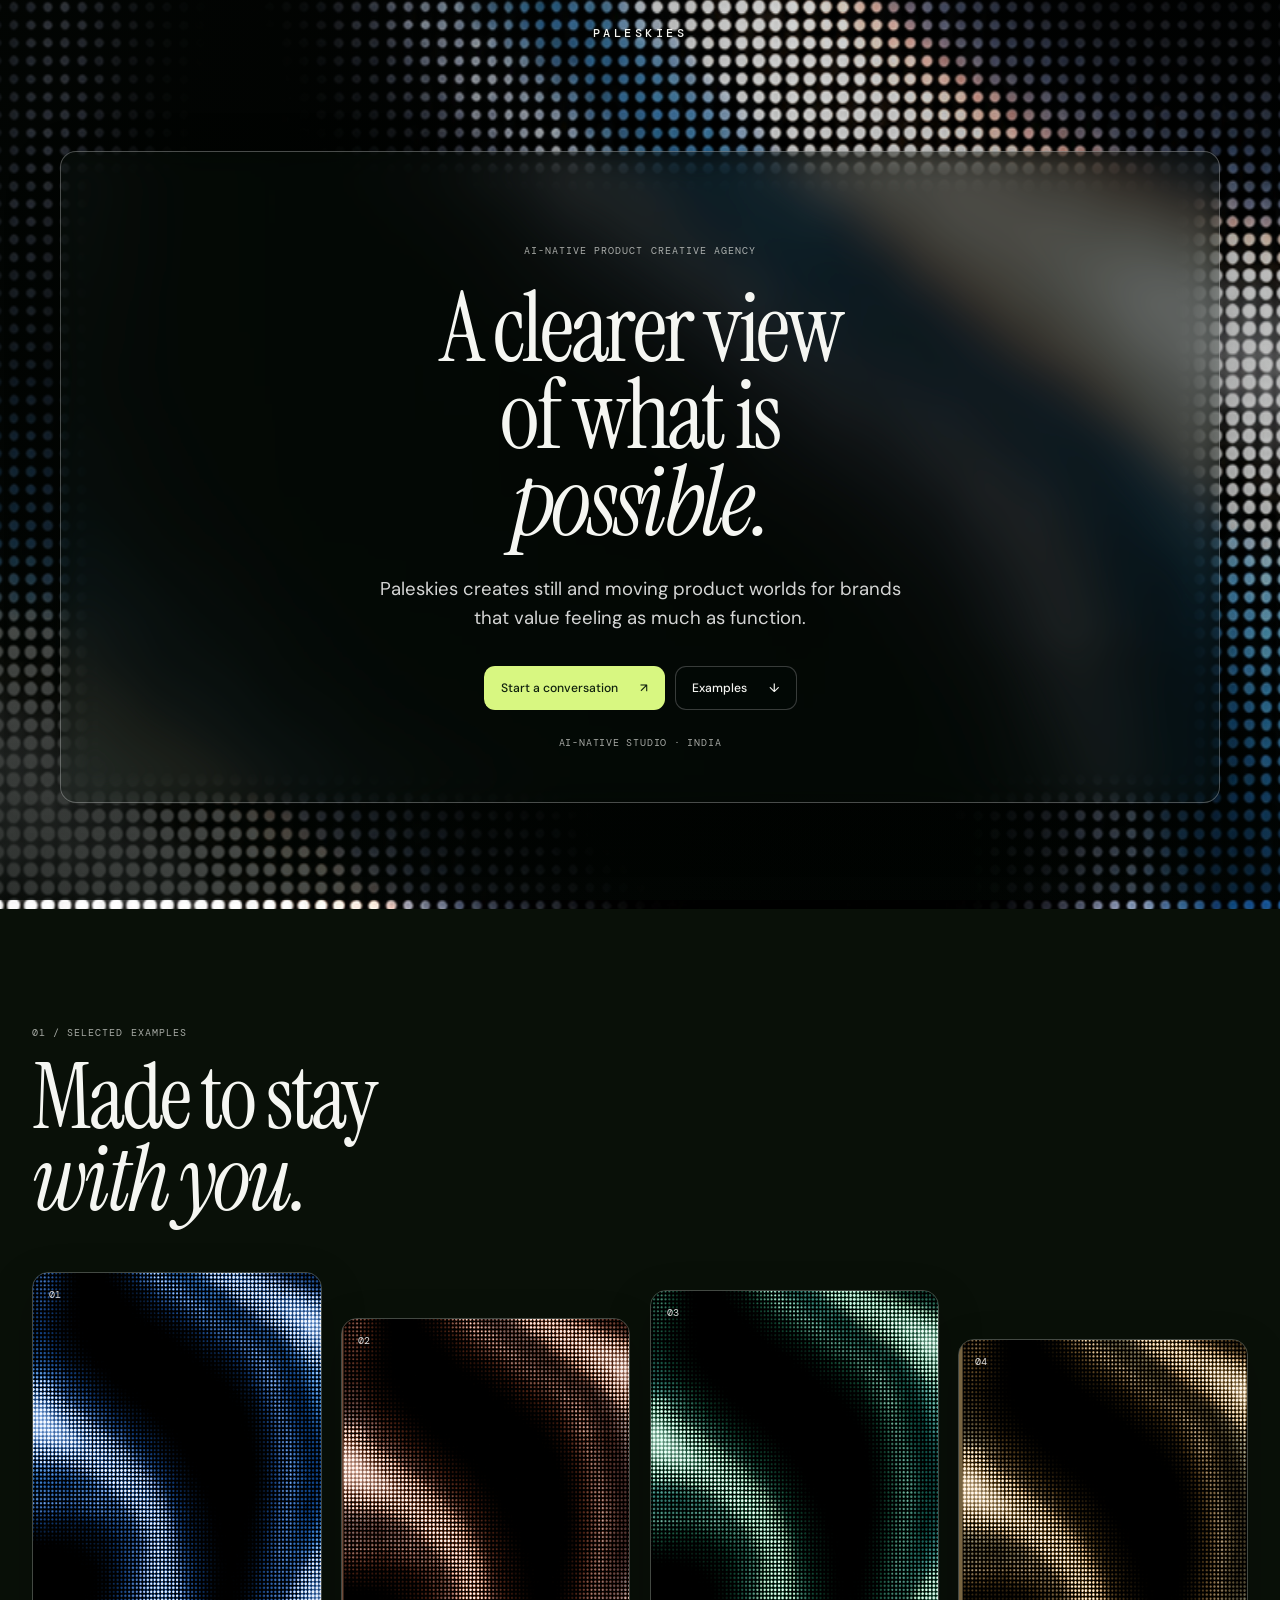
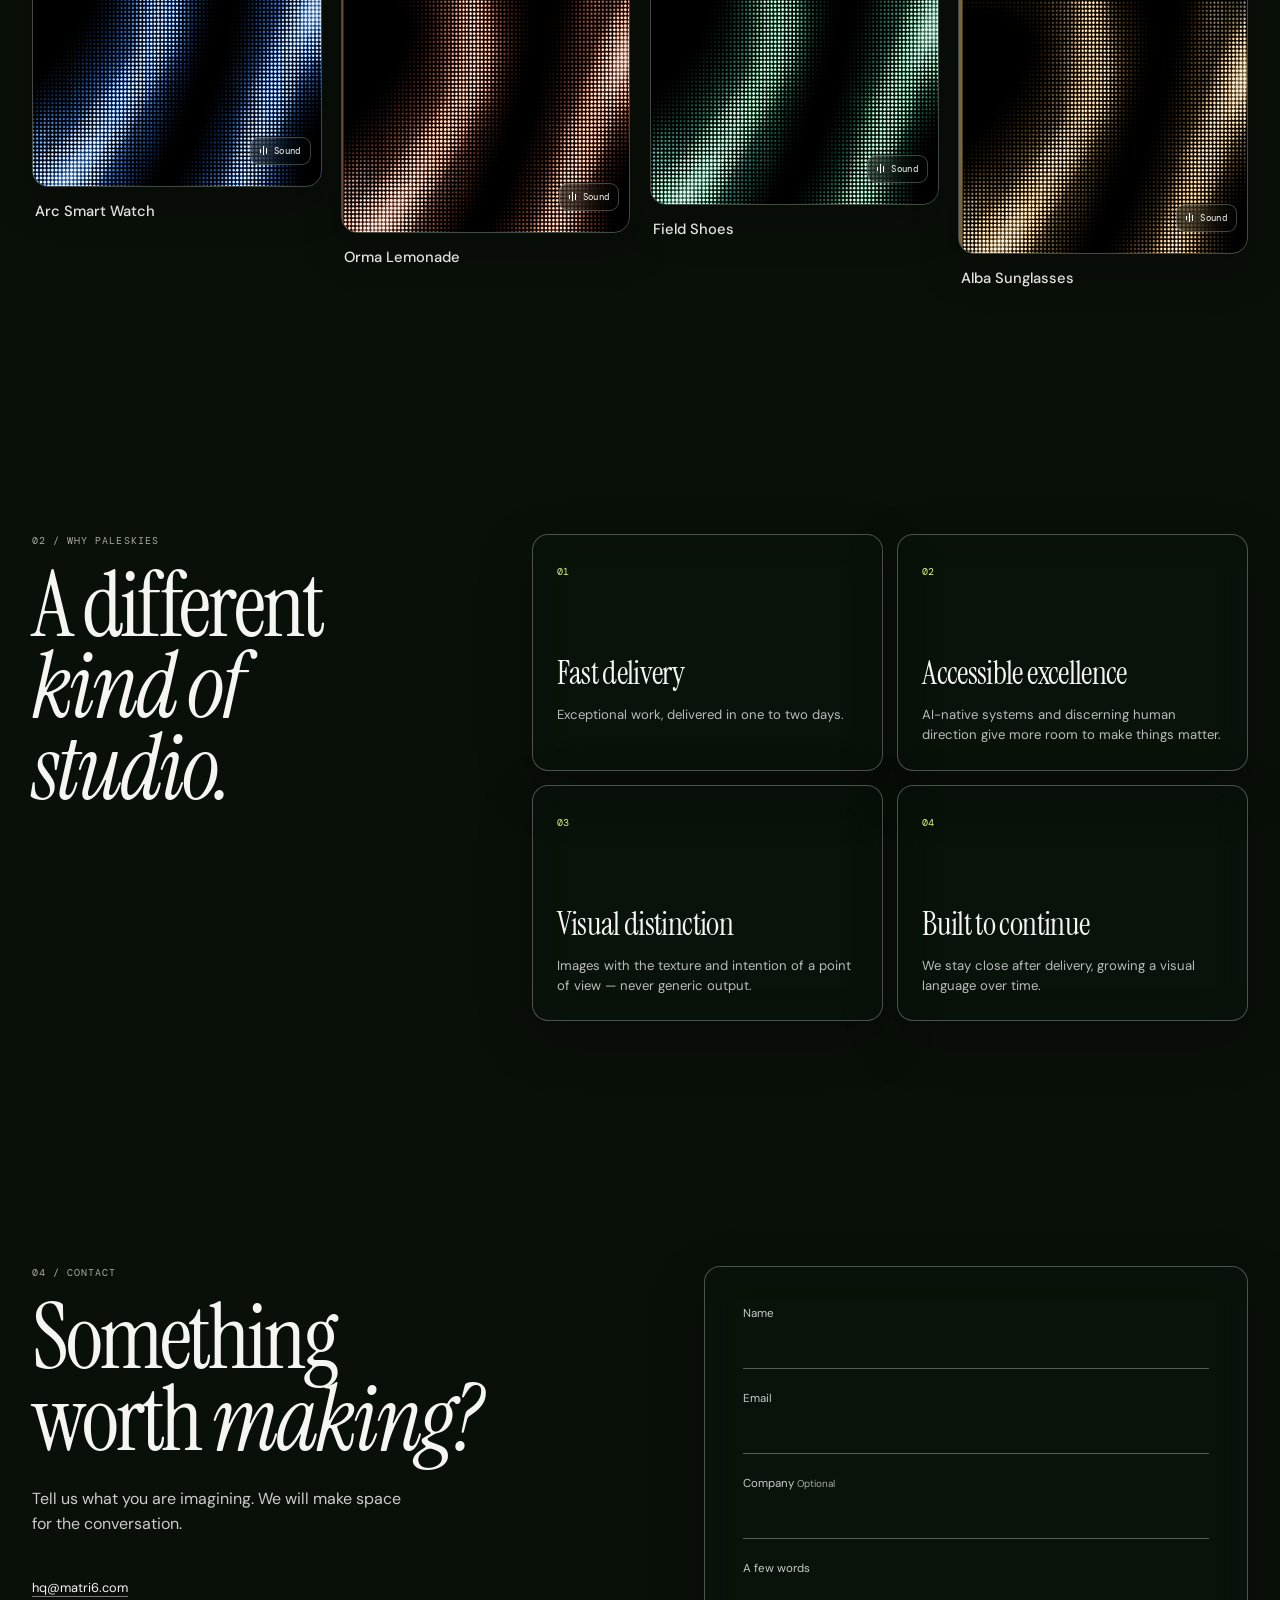
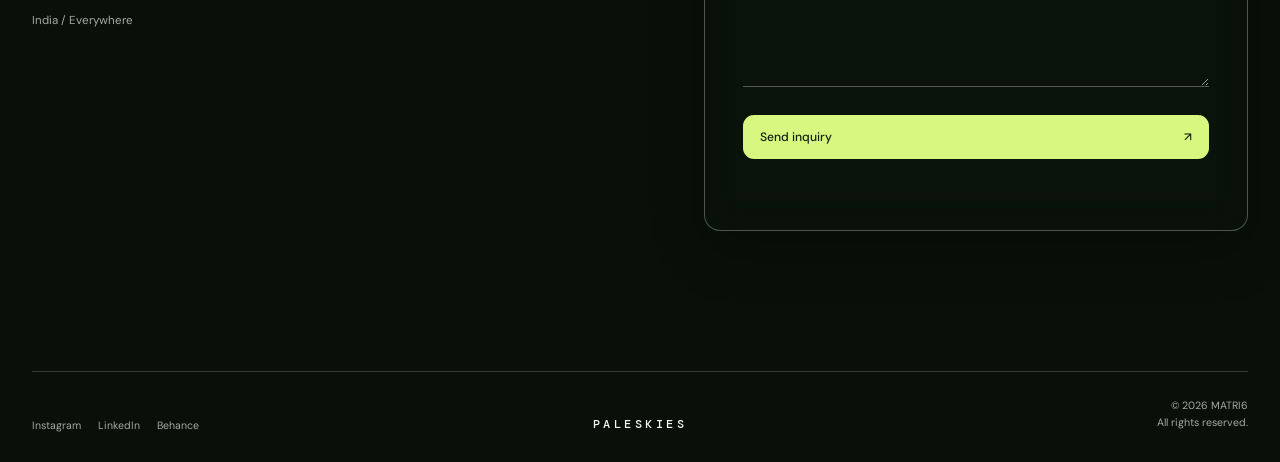
==== index.html @ e094c7fd "Add files via upload" ====
<!doctype html>
<html lang="en">
  <head>
    <meta charset="UTF-8" />
    <meta name="viewport" content="width=device-width, initial-scale=1.0" />
    <meta name="description" content="Paleskies — AI-native product creative for discerning brands." />
    <title>Paleskies — AI-native creative</title>
    <link rel="preconnect" href="https://fonts.googleapis.com" />
    <link rel="preconnect" href="https://fonts.gstatic.com" crossorigin />
    <link href="https://fonts.googleapis.com/css2?family=DM+Mono:wght@400;500&family=DM+Sans:opsz,wght@9..40,400;9..40,500;9..40,600&family=Instrument+Serif:ital@0;1&display=swap" rel="stylesheet" />
    <link rel="stylesheet" href="style.css" />
    <script>
      /* One backdrop per visit, chosen before .scene is parsed so only the picked image is ever fetched.
         Runs here rather than in script.js: by the end of <body> the default image is already downloading. */
      // Every load starts at the top: drop any restored scroll offset, and strip a #hash before
      // the browser can jump to it. In-page anchor clicks still work — they happen after load.
      if ('scrollRestoration' in history) history.scrollRestoration = 'manual';
      if (location.hash) history.replaceState(null, '', location.pathname + location.search);
      (() => {
        const TOTAL = 7; // how many images/N.png exist — bump this when you add or remove one
        const KEY = 'paleskies-backdrop';
        const apply = (n) => document.documentElement.style.setProperty('--background-image', `url("images/${n}.png")`);
        let last = 0;
        try { last = Number(localStorage.getItem(KEY)) || 0; } catch (error) { /* storage blocked */ }
        let pick;
        if (last >= 1 && last <= TOTAL) {
          pick = Math.floor(Math.random() * (TOTAL - 1)) + 1;
          if (pick >= last) pick += 1; // step over last visit's image so a reload always changes
        } else {
          pick = Math.floor(Math.random() * TOTAL) + 1;
        }
        apply(pick);
        try { localStorage.setItem(KEY, pick); } catch (error) { /* storage blocked */ }
        // If TOTAL drifts past the real file count, fall back rather than render a bare background.
        const probe = new Image();
        probe.onerror = () => { if (pick !== 1) apply(1); };
        probe.src = `images/${pick}.png`;
      })();
    </script>
  </head>
  <body>
    <div class="scene" aria-hidden="true"></div>
    <div class="veil" aria-hidden="true"></div>
    <div class="cursor" aria-hidden="true"></div>

    <div class="loader" id="loader" aria-live="polite" aria-label="Loading Paleskies">
      <span class="loader-word">PALESKIES</span>
    </div>

    <header class="site-header">
      <a class="wordmark" href="#top" aria-label="Paleskies home">PALESKIES</a>
    </header>

    <main id="top">
      <section class="hero section" aria-labelledby="hero-title">
        <div class="hero-panel glass reveal">
          <div class="hero-copy-block">
            <p class="eyebrow">AI-native product creative agency</p>
            <h1 id="hero-title">A clearer view<br />of what is <em>possible.</em></h1>
            <p class="hero-copy">Paleskies creates still and moving product worlds for brands that value feeling as much as function.</p>
            <div class="button-row">
              <a class="button button-solid" href="#contact">Start a conversation <span aria-hidden="true">↗</span></a>
              <a class="button button-quiet" href="#work">Examples <span aria-hidden="true">↓</span></a>
            </div>
          </div>
          <p class="hero-note">AI-native studio · India</p>
        </div>
      </section>

      <section class="work section" id="work" aria-labelledby="work-title">
        <div class="section-heading reveal">
          <p class="eyebrow">01 / Selected examples</p>
          <h2 id="work-title">Made to stay<br /><em>with you.</em></h2>
        </div>
        <div class="reel-grid" aria-label="Selected creative work">
          <article class="reel-card reel-one reveal">
            <div class="reel-visual">
              <!-- VIDEO 01 · Arc Smart Watch -->
              <video class="reel-video" data-src="videos/watch.mp4" data-poster="" aria-label="Arc Smart Watch — smart watch turning above a lunar surface" muted loop playsinline preload="metadata"></video>
              <span class="reel-mark">01</span>
            </div>
            <div class="reel-meta"><h3>Arc Smart Watch</h3></div>
            <button class="sound-toggle" type="button" aria-label="Enable sound for Arc Smart Watch" aria-pressed="false"><span class="sound-bars" aria-hidden="true"><i></i><i></i><i></i></span><span class="sound-label">Sound</span></button>
          </article>
          <article class="reel-card reel-two reveal">
            <div class="reel-visual">
              <!-- VIDEO 02 · Orma Lemonade -->
              <video class="reel-video" data-src="videos/bottle.mp4" data-poster="" aria-label="Orma Lemonade — lemon water bottle suspended against blue" muted loop playsinline preload="metadata"></video>
              <span class="reel-mark">02</span>
            </div>
            <div class="reel-meta"><h3>Orma Lemonade</h3></div>
            <button class="sound-toggle" type="button" aria-label="Enable sound for Orma Lemonade" aria-pressed="false"><span class="sound-bars" aria-hidden="true"><i></i><i></i><i></i></span><span class="sound-label">Sound</span></button>
          </article>
          <article class="reel-card reel-three reveal">
            <div class="reel-visual">
              <!-- VIDEO 03 · Field Shoes -->
              <video class="reel-video" data-src="videos/shoes.mp4" data-poster="" aria-label="Field Shoes — sneaker turning against a slate backdrop" muted loop playsinline preload="metadata"></video>
              <span class="reel-mark">03</span>
            </div>
            <div class="reel-meta"><h3>Field Shoes</h3></div>
            <button class="sound-toggle" type="button" aria-label="Enable sound for Field Shoes" aria-pressed="false"><span class="sound-bars" aria-hidden="true"><i></i><i></i><i></i></span><span class="sound-label">Sound</span></button>
          </article>
          <article class="reel-card reel-four reveal">
            <div class="reel-visual">
              <!-- VIDEO 04 · Alba Sunglasses -->
              <video class="reel-video" data-src="videos/sunglasses.mp4" data-poster="" aria-label="Alba Sunglasses — round frames lit in warm shadow" muted loop playsinline preload="metadata"></video>
              <span class="reel-mark">04</span>
            </div>
            <div class="reel-meta"><h3>Alba Sunglasses</h3></div>
            <button class="sound-toggle" type="button" aria-label="Enable sound for Alba Sunglasses" aria-pressed="false"><span class="sound-bars" aria-hidden="true"><i></i><i></i><i></i></span><span class="sound-label">Sound</span></button>
          </article>
        </div>
      </section>

      <section class="principles section" aria-labelledby="principles-title">
        <div class="section-heading reveal">
          <p class="eyebrow">02 / Why Paleskies</p>
          <h2 id="principles-title">A different<br /><em>kind of studio.</em></h2>
        </div>
        <div class="principle-grid">
          <article class="principle glass reveal"><span>01</span><h3>Fast delivery</h3><p>Exceptional work, delivered in one to two days.</p></article>
          <article class="principle glass reveal"><span>02</span><h3>Accessible excellence</h3><p>AI-native systems and discerning human direction give more room to make things matter.</p></article>
          <article class="principle glass reveal"><span>03</span><h3>Visual distinction</h3><p>Images with the texture and intention of a point of view — never generic output.</p></article>
          <article class="principle glass reveal"><span>04</span><h3>Built to continue</h3><p>We stay close after delivery, growing a visual language over time.</p></article>
        </div>
      </section>

      <!-- <section class="testimonials section" aria-labelledby="testimonial-title">
        <p class="eyebrow reveal">03 / In their words</p>
        <div class="quote-stage glass reveal" aria-live="polite">
          <figure class="quote is-active"><blockquote id="testimonial-title">“Paleskies found the emotional center of the object, then made it feel inevitable.”</blockquote><figcaption><strong>Elena Moreau</strong><span>Founder, Orma</span></figcaption></figure>
          <figure class="quote"><blockquote>“The output has the clarity of a major campaign, with the agility of a very small, very focused team.”</blockquote><figcaption><strong>Jon Bell</strong><span>Creative Director, Arc</span></figcaption></figure>
          <figure class="quote"><blockquote>“It is rare to find a studio that makes new technology feel so quietly human.”</blockquote><figcaption><strong>Mina Sato</strong><span>Brand Lead, Alba</span></figcaption></figure>
          <div class="quote-dots" aria-label="Testimonial selection"><button class="is-active" type="button" aria-label="Show testimonial 1"></button><button type="button" aria-label="Show testimonial 2"></button><button type="button" aria-label="Show testimonial 3"></button></div>
        </div>
      </section> -->

      <section class="contact section" id="contact" aria-labelledby="contact-title">
        <div class="contact-info reveal">
          <p class="eyebrow">04 / Contact</p>
          <h2 id="contact-title">Something<br />worth <em>making?</em></h2>
          <p>Tell us what you are imagining. We will make space for the conversation.</p>
          <div class="contact-links"><a href="mailto:hq@matri6.com">hq@matri6.com</a><span>India / Everywhere</span></div>
        </div>
        <!-- Formspree: swap YOUR_FORM_ID for the id in your endpoint (formspree.io/f/xxxxxxxx).
             method/action are set here so the form still submits if JavaScript never runs. -->
        <form class="contact-form glass reveal" id="contact-form" action="https://formspree.io/f/xdaqbknq" method="POST">
          <div class="field"><label for="name">Name</label><input id="name" name="name" autocomplete="name" required /></div>
          <div class="field"><label for="email">Email</label><input id="email" name="email" type="email" autocomplete="email" required /></div>
          <div class="field"><label for="company">Company <span>Optional</span></label><input id="company" name="company" autocomplete="organization" /></div>
          <div class="field"><label for="message">A few words</label><textarea id="message" name="message" rows="4" required></textarea></div>
          <input type="hidden" name="_subject" value="New inquiry from the Paleskies site" />
          <input class="honeypot" type="text" name="_gotcha" tabindex="-1" autocomplete="off" aria-hidden="true" />
          <button class="button button-solid submit" type="submit">Send inquiry <span aria-hidden="true">↗</span></button>
          <p class="form-status" id="form-status" role="status"></p>
        </form>
      </section>
    </main>

    <footer class="site-footer">
      <div class="footer-social"><a href="#">Instagram</a><a href="#">LinkedIn</a><a href="#">Behance</a></div>
      <a class="footer-mark" href="#top">PALESKIES</a>
      <p>© <span id="year"></span> MATRI6<br />All rights reserved.</p>
    </footer>
    <script src="script.js"></script>
  </body>
</html>
---- style.css ----
/* ==========================================================================
   Paleskies — one rule per line, grouped in the order the page renders.
   ========================================================================== */

/* Variables */
:root {
  --background-image: url("/images/1.png");
  --ink: #f5f6f2;
  --muted: rgba(245, 246, 242, .67);
  --line: rgba(255, 255, 255, .21);
  --accent: #d8f781;
  --warn: #ffb4a8;
  --surface: rgba(12, 18, 13, .32);
  --radius: 16px;
  --glass-opacity: .23;
  --glass-blur: 18px;
  --glass-saturation: 125%;
  --glass-border-opacity: .28;
  --glass-shadow: 0 18px 55px rgba(0, 0, 0, .22);
  --background-y: 12%;
  --ease: cubic-bezier(.22, .61, .36, 1);
  --display: "Instrument Serif", Georgia, serif;
  --sans: "DM Sans", Arial, sans-serif;
  --mono: "DM Mono", monospace;
}

/* Reset */
* { box-sizing: border-box; }
html { scroll-behavior: smooth; }
body { margin: 0; min-width: 320px; color: var(--ink); background: #091008; font-family: var(--sans); font-size: 16px; }
a { color: inherit; text-decoration: none; }
button, input, textarea { font: inherit; }
button { cursor: pointer; }
:focus-visible { outline: 2px solid var(--accent); outline-offset: 3px; }

/* Scrollbar hidden; the page still scrolls by wheel, trackpad, keyboard and touch. */
html { scrollbar-width: none; -ms-overflow-style: none; }
html::-webkit-scrollbar, body::-webkit-scrollbar { width: 0; height: 0; display: none; }

/* Cursor — a white dot in difference blend reads as the inverse of whatever sits under it.
   Pointer devices only, so touch screens keep their native behaviour. */
.cursor { display: none; }
@media (hover: hover) and (pointer: fine) {
  body { cursor: none; }
  .cursor { display: block; position: fixed; z-index: 999; top: 0; left: 0; width: 24px; height: 24px; margin: -12px 0 0 -12px; border-radius: 50%; background: #fff; mix-blend-mode: difference; pointer-events: none; opacity: 0; transition: opacity .25s var(--ease); will-change: transform; }
  .cursor.is-active { opacity: 1; }
}

/* Typography */
h1, h2, h3, p, figure, blockquote { margin: 0; }
h1, h2 { font-family: var(--display); font-weight: 400; letter-spacing: -.035em; line-height: .91; }
h1 { font-size: clamp(4.4rem, 9.2vw, 9rem); max-width: 11ch; }
h2 { font-size: clamp(3.5rem, 7vw, 7.5rem); }
h1 em, h2 em { font-weight: 400; }
.eyebrow { color: var(--muted); font-family: var(--mono); font-size: .65rem; letter-spacing: .1em; text-transform: uppercase; }

/* Layout */
.scene, .veil { position: fixed; inset: 0; pointer-events: none; }
.scene { z-index: -3; background-image: var(--background-image); background-position: 65% var(--background-y); background-size: cover; background-repeat: no-repeat; transform: scale(1.02); will-change: background-position; }
.veil { z-index: -2; background: linear-gradient(90deg, rgba(3, 7, 4, .68), rgba(3, 7, 4, .17) 62%, rgba(2, 7, 5, .25)), linear-gradient(0deg, rgba(2, 8, 4, .47), transparent 48%); }
.section { width: min(1400px, calc(100% - 64px)); margin-inline: auto; }
.site-header { position: fixed; z-index: 10; top: 0; left: 0; display: flex; justify-content: center; width: 100%; padding: 26px 32px; pointer-events: none; }
.wordmark, .footer-mark { font-family: var(--mono); font-size: .72rem; font-weight: 500; letter-spacing: .3em; }
.wordmark { pointer-events: auto; transition: opacity .4s var(--ease); }

/* Glass system */
.glass { background: rgba(17, 26, 19, var(--glass-opacity)); border: 1px solid rgba(255, 255, 255, var(--glass-border-opacity)); border-radius: var(--radius); box-shadow: var(--glass-shadow); -webkit-backdrop-filter: blur(var(--glass-blur)) saturate(var(--glass-saturation)); backdrop-filter: blur(var(--glass-blur)) saturate(var(--glass-saturation)); }

/* Loader */
.loader { position: fixed; z-index: 20; inset: 0; display: grid; place-items: center; background: rgba(4, 9, 5, .62); -webkit-backdrop-filter: blur(14px); backdrop-filter: blur(14px); transition: opacity .7s var(--ease), visibility .7s; }
.loader-word { font-family: var(--mono); font-size: clamp(1rem, 2.2vw, 1.6rem); font-weight: 500; letter-spacing: .42em; animation: loaderBreathe 1.6s var(--ease) both; }
body.is-loaded .loader { opacity: 0; visibility: hidden; }
body.is-loaded .loader-word { transform: translateY(calc(-50svh + 32px)) scale(.45); transition: transform .8s var(--ease); }

/* Hero */
.hero { width: 100%; min-height: 100svh; display: grid; place-items: center; margin-block: 0; padding: 100px 0 46px; }
.hero-panel { position: relative; display: flex; flex-direction: column; align-items: center; justify-content: center; width: min(1560px, calc(100% - 120px), calc(177.778svh - 260px)); aspect-ratio: 16 / 9; padding: clamp(28px, 4.2vw, 72px); text-align: center; }
.hero-panel h1 { font-size: clamp(3.7rem, 7.5vw, 7rem); }
.hero-panel .eyebrow { margin-bottom: 28px; }
.hero-copy-block { display: flex; flex-direction: column; align-items: center; }
.hero-copy { max-width: 43ch; margin-top: 28px; color: rgba(255,255,255,.83); font-size: clamp(1rem, 1.45vw, 1.22rem); line-height: 1.55; }
.hero-note { position: absolute; bottom: clamp(28px, 4.2vw, 72px); left: 50%; margin: 0; color: var(--muted); font-family: var(--mono); font-size: .61rem; letter-spacing: .08em; text-transform: uppercase; transform: translateX(-50%); white-space: nowrap; }

/* Buttons */
.button-row { display: flex; flex-wrap: wrap; justify-content: center; gap: 10px; margin-top: 34px; }
.button { display: inline-flex; align-items: center; justify-content: space-between; gap: 22px; min-height: 44px; padding: 0 16px; border: 1px solid transparent; border-radius: 11px; font-size: .76rem; font-weight: 500; transition: transform .35s var(--ease), background .35s var(--ease), border .35s var(--ease); }
.button:hover { transform: translateY(-2px); }
.button-solid { color: #10210e; background: var(--accent); }
.button-solid:hover { background: #ebffc0; }
.button-quiet { color: var(--ink); border-color: var(--line); background: rgba(7, 13, 8, .12); }
.button-quiet:hover { background: rgba(255,255,255,.13); }
.button[disabled] { opacity: .5; pointer-events: none; }

/* Examples */
.work { padding: 126px 0; }
.section-heading { margin-bottom: 52px; }
.section-heading .eyebrow { margin-bottom: 18px; }
.reel-grid { display: grid; grid-template-columns: repeat(4, 1fr); gap: clamp(11px, 1.5vw, 24px); align-items: start; }
.reel-card { position: relative; min-width: 0; }
.reel-card:nth-child(2) { padding-top: 46px; }
.reel-card:nth-child(3) { padding-top: 18px; }
.reel-card:nth-child(4) { padding-top: 67px; }
.reel-visual { position: relative; aspect-ratio: 9 / 16; overflow: hidden; border: 1px solid rgba(255,255,255,.24); border-radius: var(--radius); box-shadow: 0 16px 45px rgba(0,0,0,.24); isolation: isolate; }
.reel-visual::before, .reel-visual::after { position: absolute; content: ""; inset: 0; }
.reel-visual::before { z-index: -2; background: var(--background-image) center / auto 125% no-repeat; transform: scale(1.08); animation: drift 14s ease-in-out infinite alternate; }
.reel-visual::after { z-index: -1; mix-blend-mode: color; opacity: .7; }

/* Placeholder wash — sits under .reel-video, so it only shows before a video paints. */
.reel-one .reel-visual::after { background: #4075bd; }
.reel-two .reel-visual::after { background: #9a644e; }
.reel-three .reel-visual::after { background: #2d6d50; }
.reel-four .reel-visual::after { background: #a7895a; }
.reel-two .reel-visual::before { animation-delay: -3s; background-position: 70% center; }
.reel-three .reel-visual::before { animation-delay: -7s; background-position: 45% center; }
.reel-four .reel-visual::before { animation-delay: -10s; background-position: 82% center; }

.reel-video { position: absolute; inset: 0; display: block; width: 100%; height: 100%; object-fit: cover; background: transparent; opacity: 0; transition: opacity .7s var(--ease); }
.reel-visual.has-video .reel-video { opacity: 1; }
.reel-mark { position: absolute; top: 15px; left: 16px; color: rgba(255,255,255,.85); font-family: var(--mono); font-size: .62rem; }
.reel-meta { padding: 14px 3px 0; }
.reel-meta h3 { font-size: .92rem; font-weight: 500; }
.reel-meta p { margin-top: 4px; color: var(--muted); font-size: .73rem; }

/* Sound toggle */
.sound-toggle { position: absolute; right: 11px; bottom: 56px; display: inline-flex; align-items: center; gap: 7px; padding: 7px 9px; color: white; border: 1px solid rgba(255,255,255,.25); border-radius: 9px; background: rgba(4,8,5,.35); -webkit-backdrop-filter: blur(10px); backdrop-filter: blur(10px); font-family: var(--mono); font-size: .57rem; letter-spacing: .04em; transition: background .25s; }
.sound-toggle:hover, .sound-toggle[aria-pressed="true"] { background: rgba(217,248,128,.9); color: #10210e; }
.sound-bars { display: flex; align-items: center; gap: 2px; height: 10px; }
.sound-bars i { display: block; width: 1px; height: 4px; background: currentColor; }
.sound-toggle[aria-pressed="true"] .sound-bars i { animation: sound .7s ease-in-out infinite alternate; }
.sound-bars i:nth-child(2) { height: 9px; animation-delay: -.25s !important; }
.sound-bars i:nth-child(3) { height: 6px; animation-delay: -.5s !important; }

/* USP */
.principles { display: grid; grid-template-columns: 1.05fr 1.95fr; gap: clamp(50px, 9vw, 180px); align-items: start; padding: 120px 0; }
.principles .section-heading { position: sticky; top: 150px; }
.principle-grid { display: grid; grid-template-columns: 1fr 1fr; gap: 14px; }
.principle { min-height: 232px; padding: 24px; }
.principle span { color: var(--accent); font-family: var(--mono); font-size: .63rem; }
.principle h3 { margin-top: 72px; font-family: var(--display); font-size: 2rem; font-weight: 400; letter-spacing: -.02em; }
.principle p { margin-top: 11px; color: rgba(255,255,255,.72); font-size: .82rem; line-height: 1.55; }

/* Testimonials — markup is currently commented out in index.html; kept for when it returns. */
.testimonials { padding: 118px 0; }
.testimonials > .eyebrow { margin-bottom: 20px; }
.quote-stage { position: relative; min-height: clamp(430px, 35vw, 560px); overflow: hidden; padding: 0; }
.quote { position: absolute; inset: 0; display: grid; grid-template-columns: minmax(0, 1fr) auto; grid-template-rows: minmax(0, 1fr) auto; gap: 28px; padding: clamp(34px, 4.8vw, 76px); opacity: 0; transform: translateY(8px); pointer-events: none; transition: opacity .7s var(--ease), transform .7s var(--ease); }
.quote.is-active { opacity: 1; transform: none; pointer-events: auto; }
.quote blockquote { grid-column: 1 / -1; align-self: center; max-width: 24ch; font-family: var(--display); font-size: clamp(2.2rem, 4vw, 4.35rem); letter-spacing: -.025em; line-height: .98; }
.quote figcaption { grid-column: 1; align-self: end; display: grid; gap: 4px; font-size: .78rem; }
.quote figcaption strong { font-weight: 500; }
.quote figcaption span { color: var(--muted); }
.quote-dots { position: absolute; z-index: 1; right: clamp(34px, 4.8vw, 76px); bottom: clamp(36px, 4.8vw, 76px); display: flex; gap: 7px; }
.quote-dots button { width: 21px; height: 2px; padding: 0; border: 0; background: rgba(255,255,255,.3); }
.quote-dots button.is-active { background: var(--accent); }

/* Contact */
.contact { display: grid; grid-template-columns: 1fr 1fr; gap: clamp(42px, 10vw, 180px); padding: 125px 0 140px; }
.contact-info > p:not(.eyebrow) { max-width: 34ch; margin-top: 27px; color: rgba(255,255,255,.79); line-height: 1.55; }
.contact-info .eyebrow { margin-bottom: 18px; }
.contact-links { display: grid; gap: 8px; margin-top: 42px; font-size: .8rem; }
.contact-links a { width: fit-content; border-bottom: 1px solid rgba(255,255,255,.45); }
.contact-links span { margin-top: 8px; color: var(--muted); font-size: .72rem; }

/* Contact form */
.contact-form { padding: clamp(22px, 3vw, 40px); }
.field { display: grid; gap: 8px; margin-bottom: 22px; }
.field label { color: rgba(255,255,255,.78); font-size: .72rem; }
.field label span { color: var(--muted); font-size: .62rem; }
input, textarea { width: 100%; padding: 9px 0; color: var(--ink); outline: none; border: 0; border-bottom: 1px solid rgba(255,255,255,.31); border-radius: 0; background: transparent; transition: border .25s; }
textarea { resize: vertical; min-height: 80px; }
input:focus, textarea:focus { border-color: var(--accent); }
input:focus-visible, textarea:focus-visible { outline: none; }
input:user-invalid, textarea:user-invalid { border-bottom-color: var(--warn); }
.submit { width: 100%; margin-top: 6px; }
/* Formspree spam trap: must stay reachable in the DOM but never visible or focusable. */
.honeypot { position: absolute; left: -9999px; width: 1px; height: 1px; opacity: 0; pointer-events: none; }
.form-status { min-height: 18px; margin-top: 15px; color: var(--accent); font-size: .72rem; line-height: 1.5; }
.form-status.is-error { color: var(--warn); }

/* Footer */
.site-footer { width: min(1400px, calc(100% - 64px)); margin: auto; display: grid; grid-template-columns: 1fr auto 1fr; align-items: end; padding: 25px 0 30px; border-top: 1px solid rgba(255,255,255,.18); }
.footer-social { display: flex; gap: 17px; }
.footer-social a, .site-footer p { color: var(--muted); font-size: .66rem; }
.footer-social a:hover { color: var(--ink); }
.site-footer p { margin: 0; justify-self: end; text-align: right; line-height: 1.65; }

/* Animations */
.reveal { opacity: 0; transform: translateY(16px); transition: opacity .9s var(--ease), transform .9s var(--ease); }
.reveal.is-visible { opacity: 1; transform: none; }
@keyframes loaderBreathe { from { opacity: 0; letter-spacing: .6em; } to { opacity: 1; letter-spacing: .42em; } }
@keyframes drift { from { transform: scale(1.08) translate3d(-1%, -1%, 0); } to { transform: scale(1.16) translate3d(1%, 1%, 0); } }
@keyframes sound { to { height: 10px; } }

/* ==========================================================================
   Responsive
   ========================================================================== */

/* Tablet */
@media (max-width: 820px) {
  .section, .site-footer { width: min(100% - 36px, 640px); }
  .hero { padding: 98px 0 28px; }
  .hero-panel { width: min(100% - 36px, 640px); aspect-ratio: auto; min-height: calc(100svh - 126px); }
  .reel-grid { grid-template-columns: repeat(2, 1fr); }
  .reel-card:nth-child(3) { padding-top: 0; }
  .reel-card:nth-child(4) { padding-top: 36px; }
  .principles, .contact { grid-template-columns: 1fr; gap: 10px; }
  .principles .section-heading { position: static; }
  .principle-grid { gap: 10px; }
  .contact { padding-bottom: 95px; }
  .site-footer { grid-template-columns: 1fr 1fr; gap: 26px; }
  .footer-mark { grid-column: span 2; grid-row: 1; }
  .footer-social { grid-column: 1; flex-wrap: wrap; gap: 8px 14px; }
  .site-footer p { grid-column: 2; grid-row: 2; }
}

/* Phone */
@media (max-width: 520px) {
  .scene { background-size: auto 132%; background-position-x: 59%; }
  .site-header { padding: 20px 14px; }
  .hero { padding: 86px 14px 36px; }
  .section, .site-footer { width: calc(100% - 28px); }
  .hero-panel { width: 100%; min-height: 0; padding: 64px 22px 68px; }
  .hero-panel h1 { font-size: clamp(3.25rem, 14.5vw, 4.35rem); }
  .hero-panel .eyebrow { margin-bottom: 23px; }
  .hero-copy { max-width: 31ch; font-size: .95rem; }
  .button-row { width: 100%; }
  .hero-note { position: static; margin-top: 52px; transform: none; white-space: normal; }
  .work, .principles, .testimonials { padding: 86px 0; }
  .reel-grid { gap: 9px; }
  .reel-card:nth-child(2) { padding-top: 29px; }
  .reel-card:nth-child(4) { padding-top: 29px; }
  .reel-meta h3 { font-size: .78rem; }
  .reel-meta p { font-size: .62rem; }
  .sound-toggle { right: 8px; bottom: 48px; padding: 5px 6px; }
  .sound-label { display: none; }
  .principle-grid { grid-template-columns: 1fr; }
  .principle { min-height: 180px; }
  .principle h3 { margin-top: 38px; }
  .quote-stage { min-height: 440px; }
  .quote { grid-template-columns: 1fr; padding: 30px 25px; }
  .quote blockquote { font-size: clamp(2.15rem, 10vw, 3rem); }
  .quote-dots { right: 25px; bottom: 31px; }
  .contact { padding-top: 84px; }
  .site-footer { padding-bottom: 22px; }
}

/* Motion */
@media (prefers-reduced-motion: reduce) {
  *, *::before, *::after { scroll-behavior: auto !important; animation-duration: .01ms !important; animation-iteration-count: 1 !important; transition-duration: .01ms !important; }
}
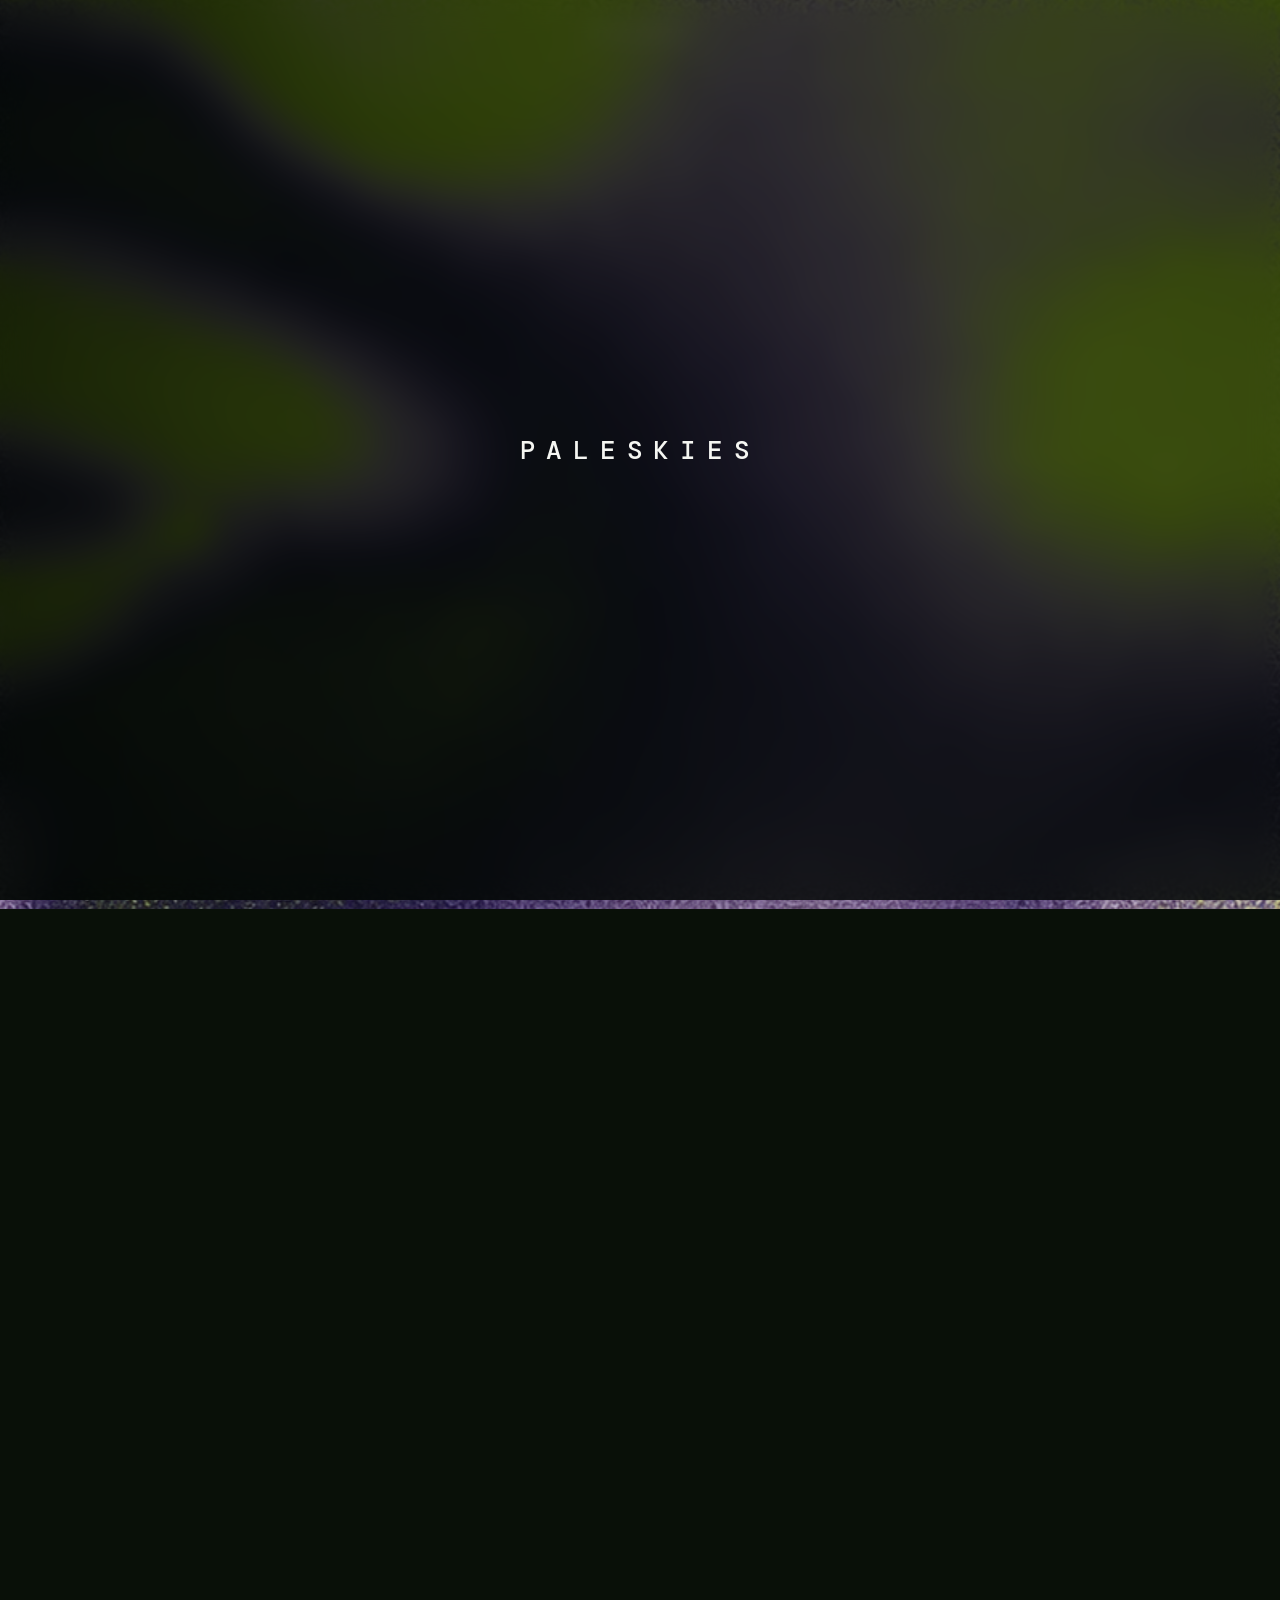
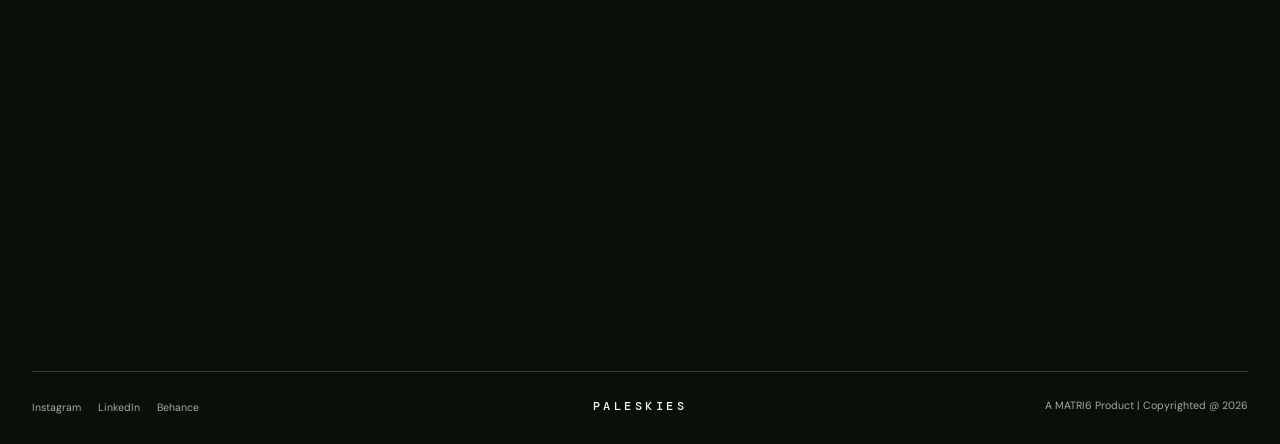
==== commit 6e4f339e: "Modify title and footer copyright text Updated the title and footer copyright information." ====
--- a/index.html
+++ b/index.html
@@ -4,7 +4,7 @@
     <meta charset="UTF-8" />
     <meta name="viewport" content="width=device-width, initial-scale=1.0" />
     <meta name="description" content="Paleskies — AI-native product creative for discerning brands." />
-    <title>Paleskies — AI-native creative</title>
+    <title>Paleskies: AI-native creative</title>
     <link rel="preconnect" href="https://fonts.googleapis.com" />
     <link rel="preconnect" href="https://fonts.gstatic.com" crossorigin />
     <link href="https://fonts.googleapis.com/css2?family=DM+Mono:wght@400;500&family=DM+Sans:opsz,wght@9..40,400;9..40,500;9..40,600&family=Instrument+Serif:ital@0;1&display=swap" rel="stylesheet" />
@@ -160,7 +160,7 @@
     <footer class="site-footer">
       <div class="footer-social"><a href="#">Instagram</a><a href="#">LinkedIn</a><a href="#">Behance</a></div>
       <a class="footer-mark" href="#top">PALESKIES</a>
-      <p>© <span id="year"></span> MATRI6<br />All rights reserved.</p>
+      <p>A MATRI6 Product | Copyrighted @ 2026</p>
     </footer>
     <script src="script.js"></script>
   </body>
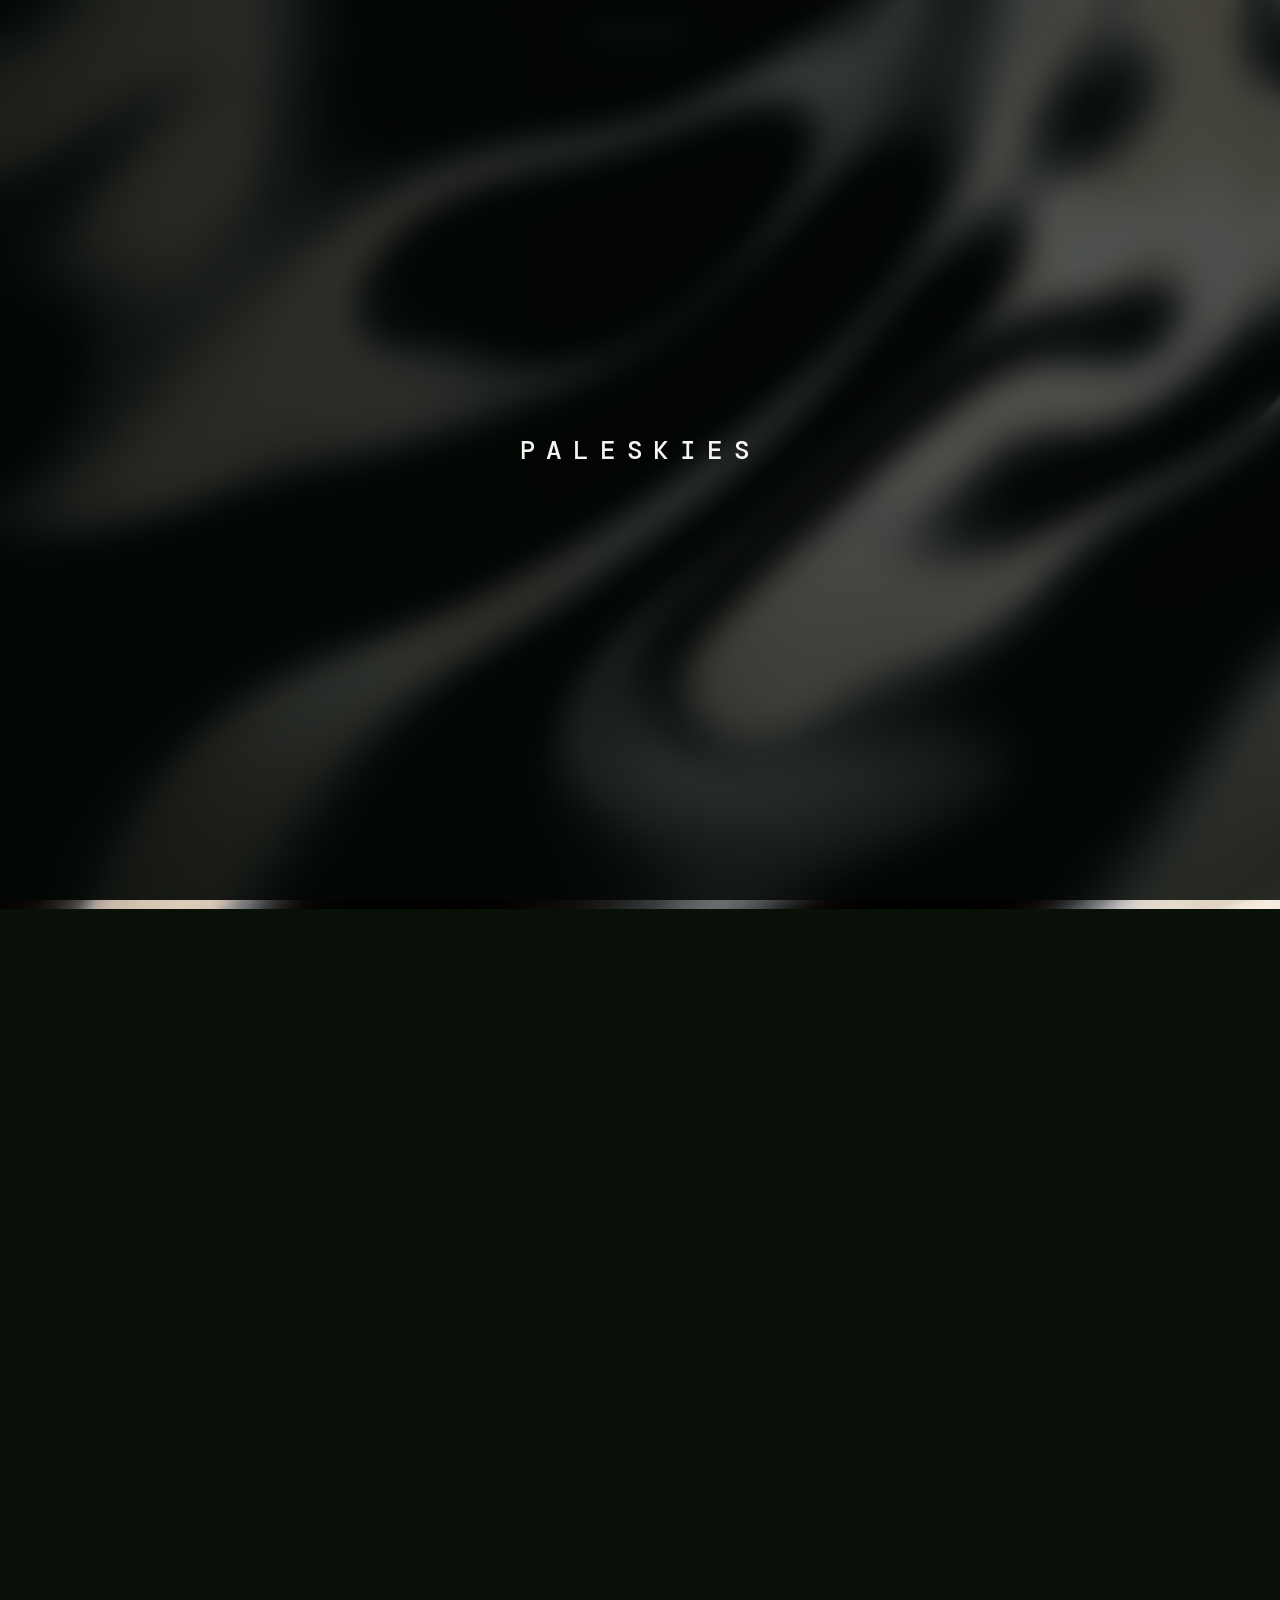
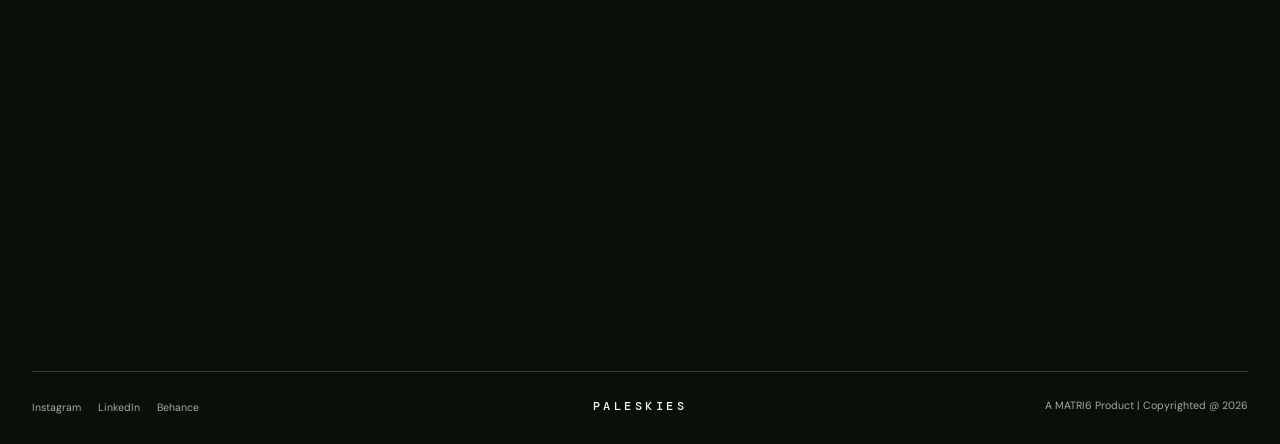
==== commit ae5237f1: "Update title in index.html for consistency" ====
--- a/index.html
+++ b/index.html
@@ -4,7 +4,7 @@
     <meta charset="UTF-8" />
     <meta name="viewport" content="width=device-width, initial-scale=1.0" />
     <meta name="description" content="Paleskies — AI-native product creative for discerning brands." />
-    <title>Paleskies: AI-native creative</title>
+    <title>Paleskies - AI native creative</title>
     <link rel="preconnect" href="https://fonts.googleapis.com" />
     <link rel="preconnect" href="https://fonts.gstatic.com" crossorigin />
     <link href="https://fonts.googleapis.com/css2?family=DM+Mono:wght@400;500&family=DM+Sans:opsz,wght@9..40,400;9..40,500;9..40,600&family=Instrument+Serif:ital@0;1&display=swap" rel="stylesheet" />
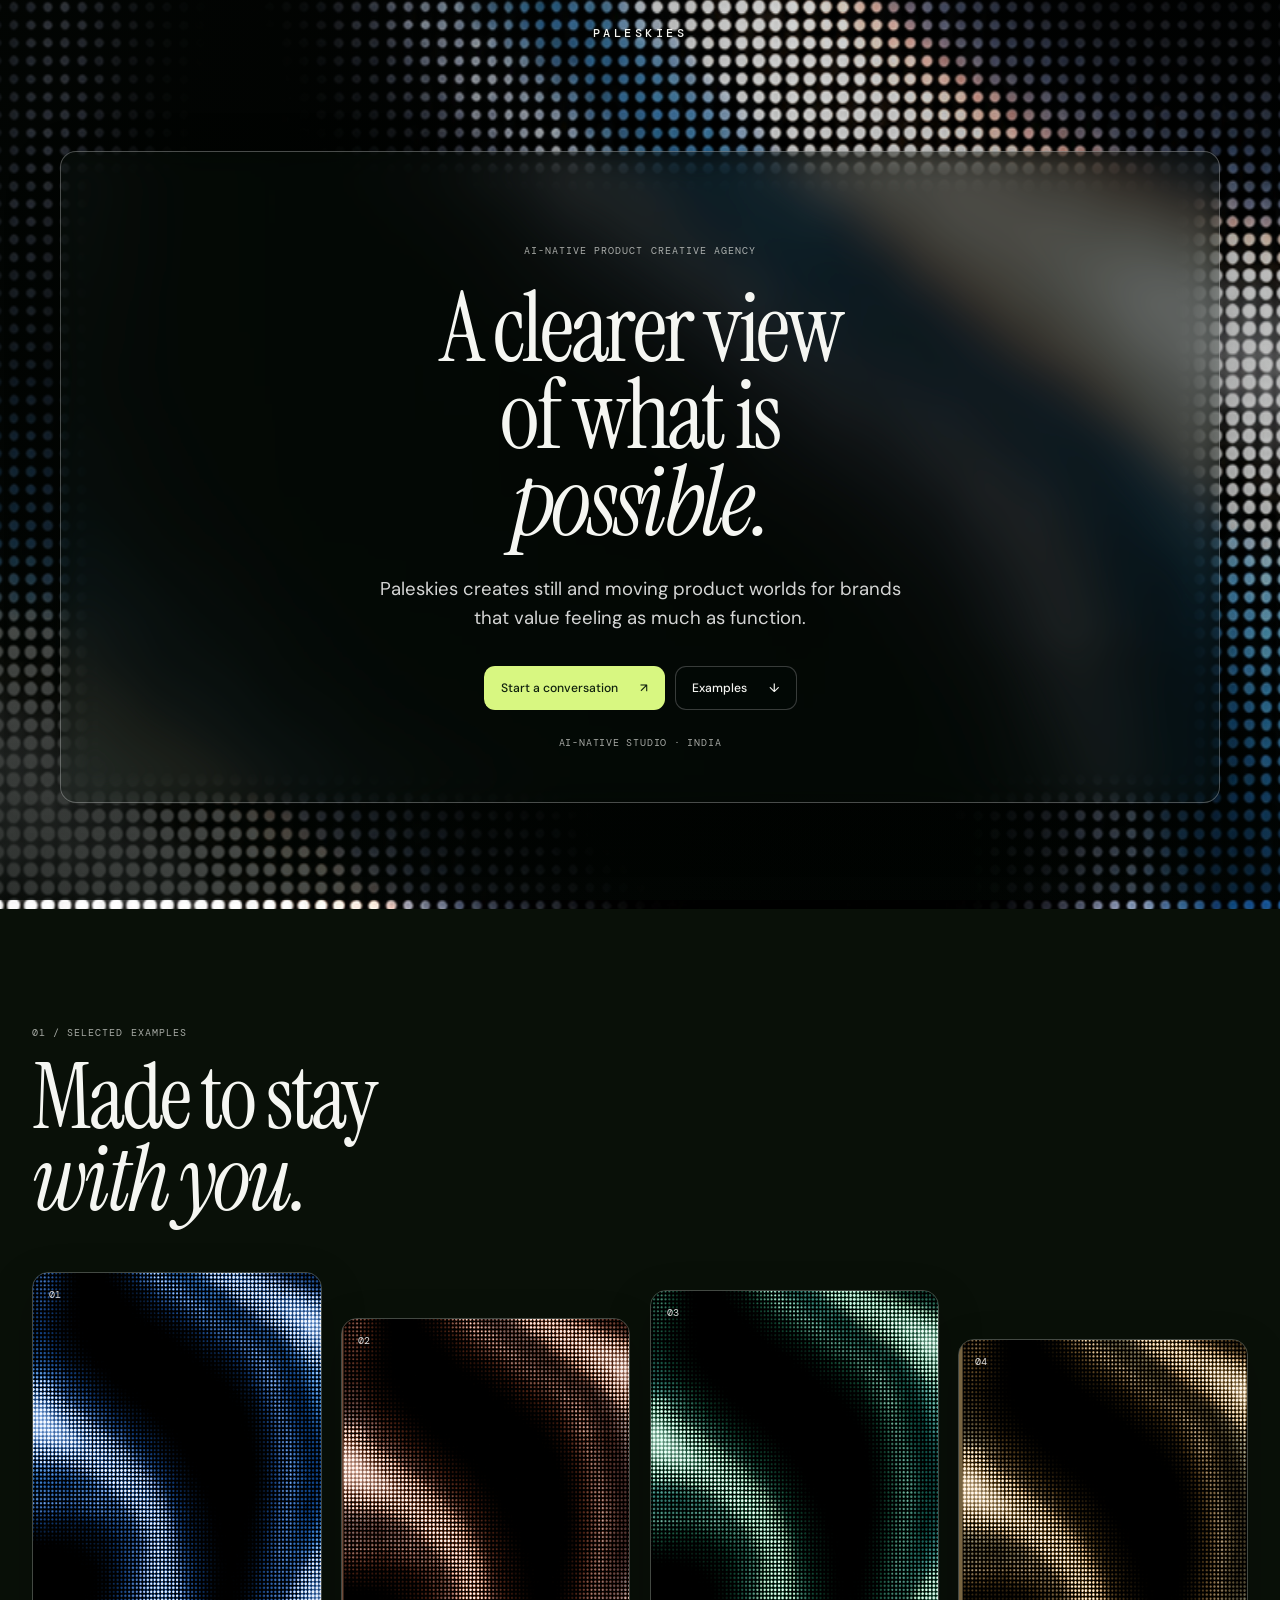
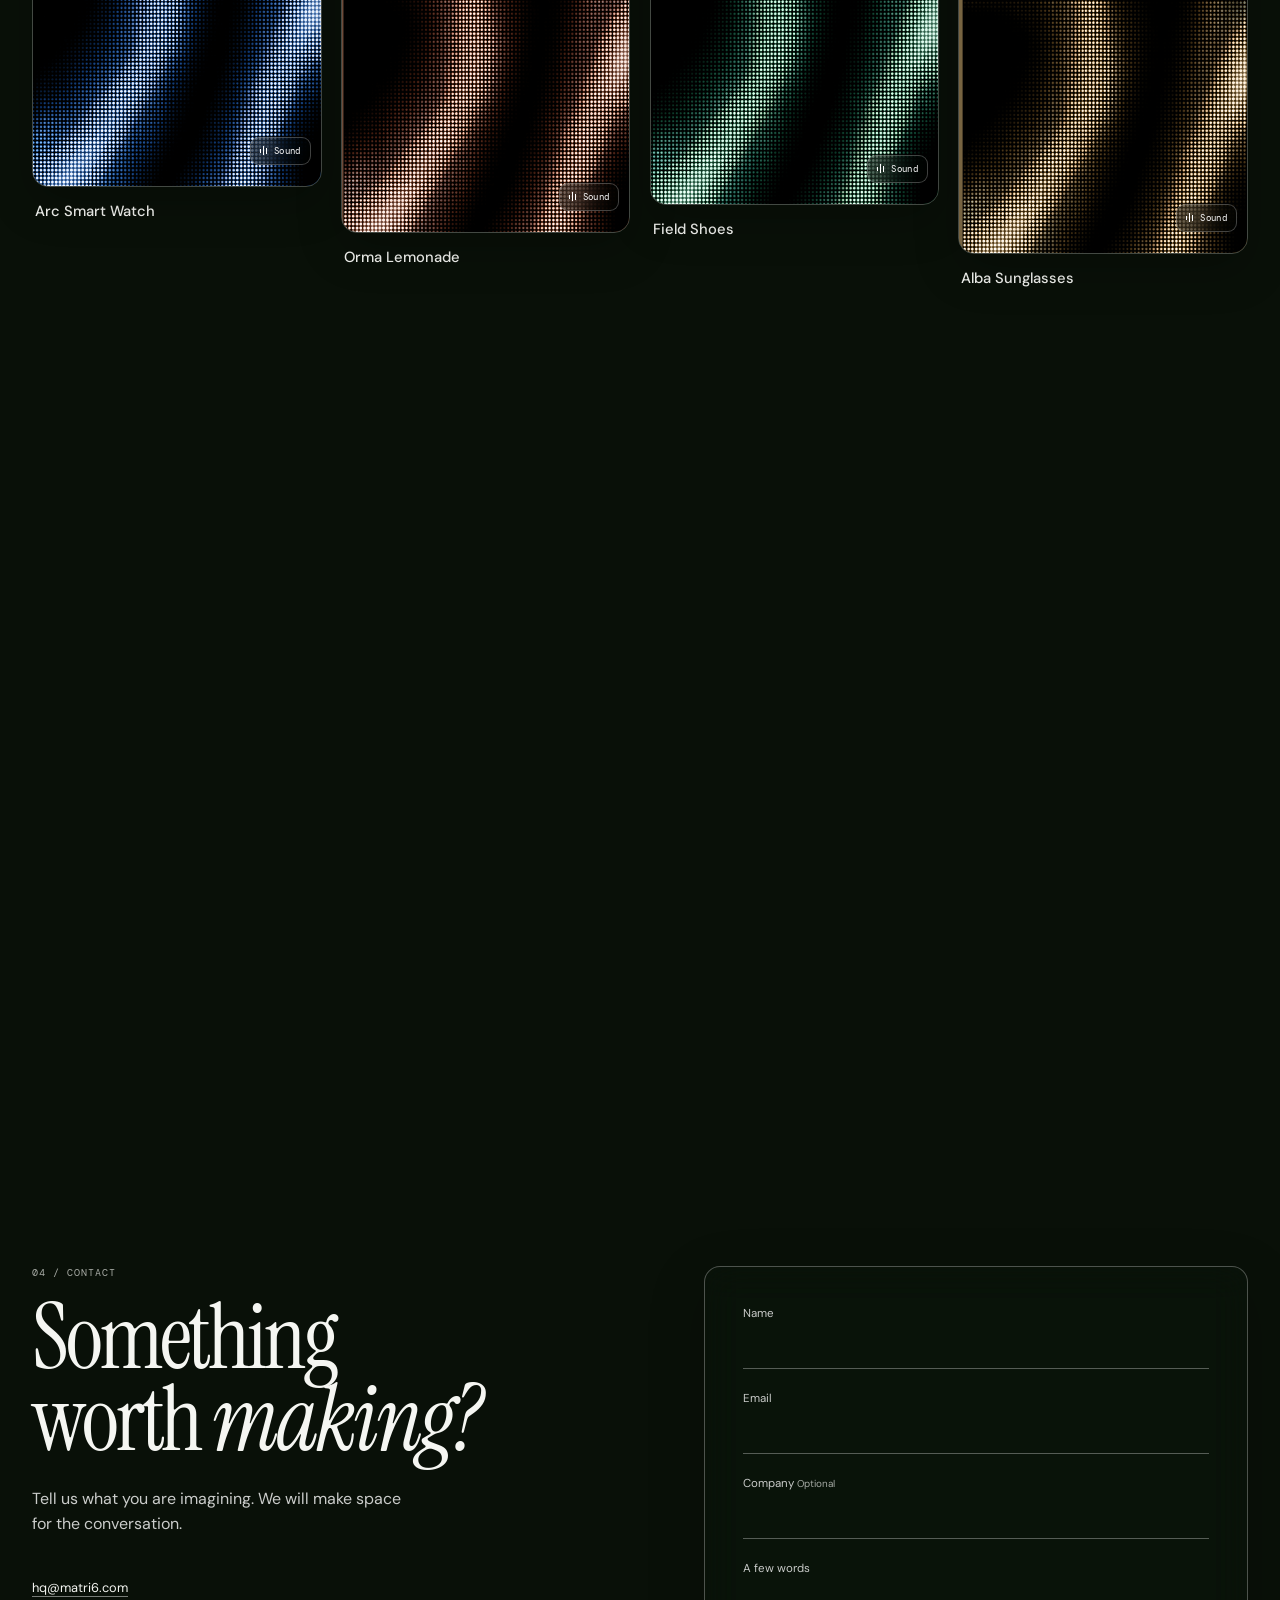
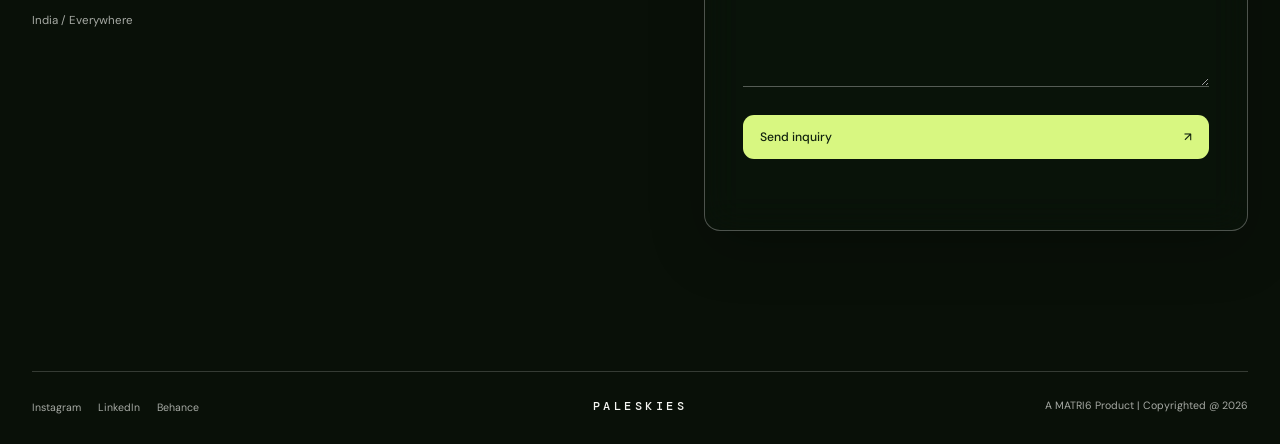
==== commit 7575d932: "Update copyright year to dynamic span element" ====
--- a/index.html
+++ b/index.html
@@ -160,7 +160,7 @@
     <footer class="site-footer">
       <div class="footer-social"><a href="#">Instagram</a><a href="#">LinkedIn</a><a href="#">Behance</a></div>
       <a class="footer-mark" href="#top">PALESKIES</a>
-      <p>A MATRI6 Product | Copyrighted @ 2026</p>
+      <p>A MATRI6 Product | Copyrighted @ <span id="year"></span></p>
     </footer>
     <script src="script.js"></script>
   </body>
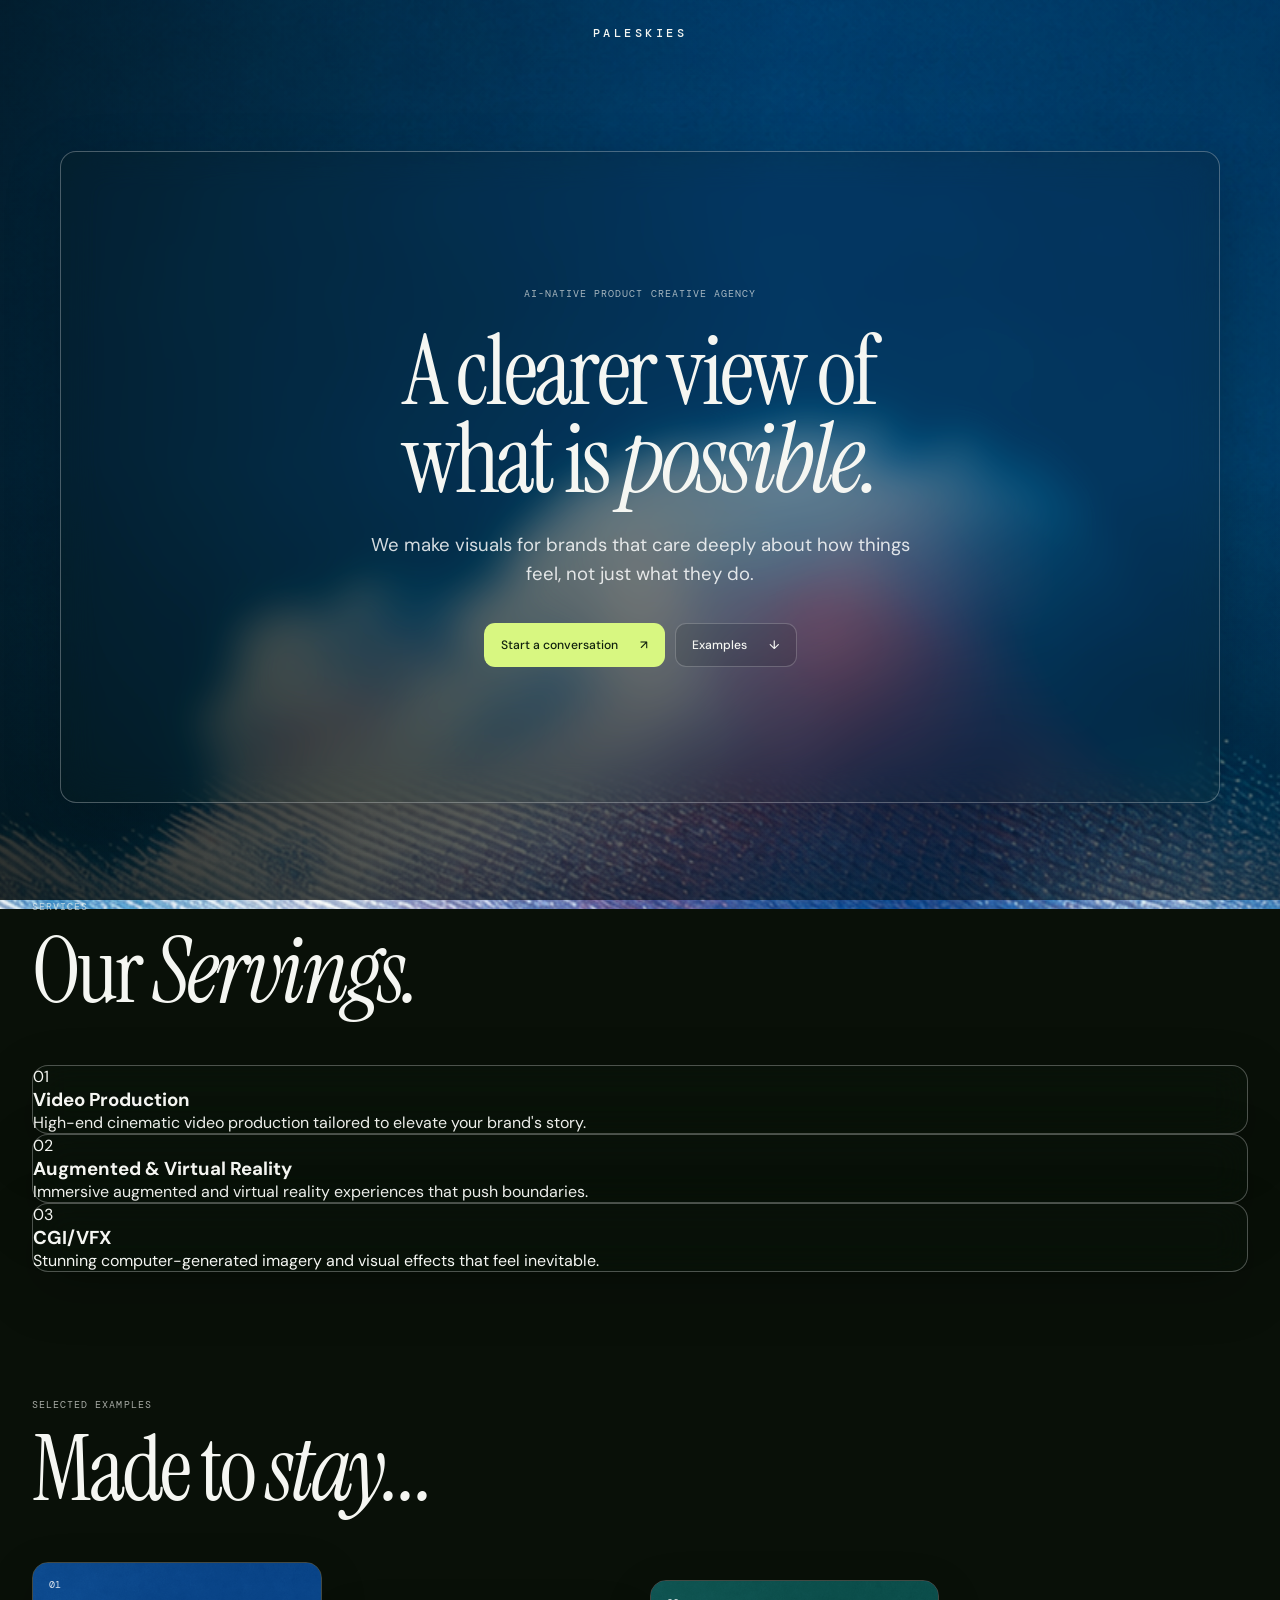
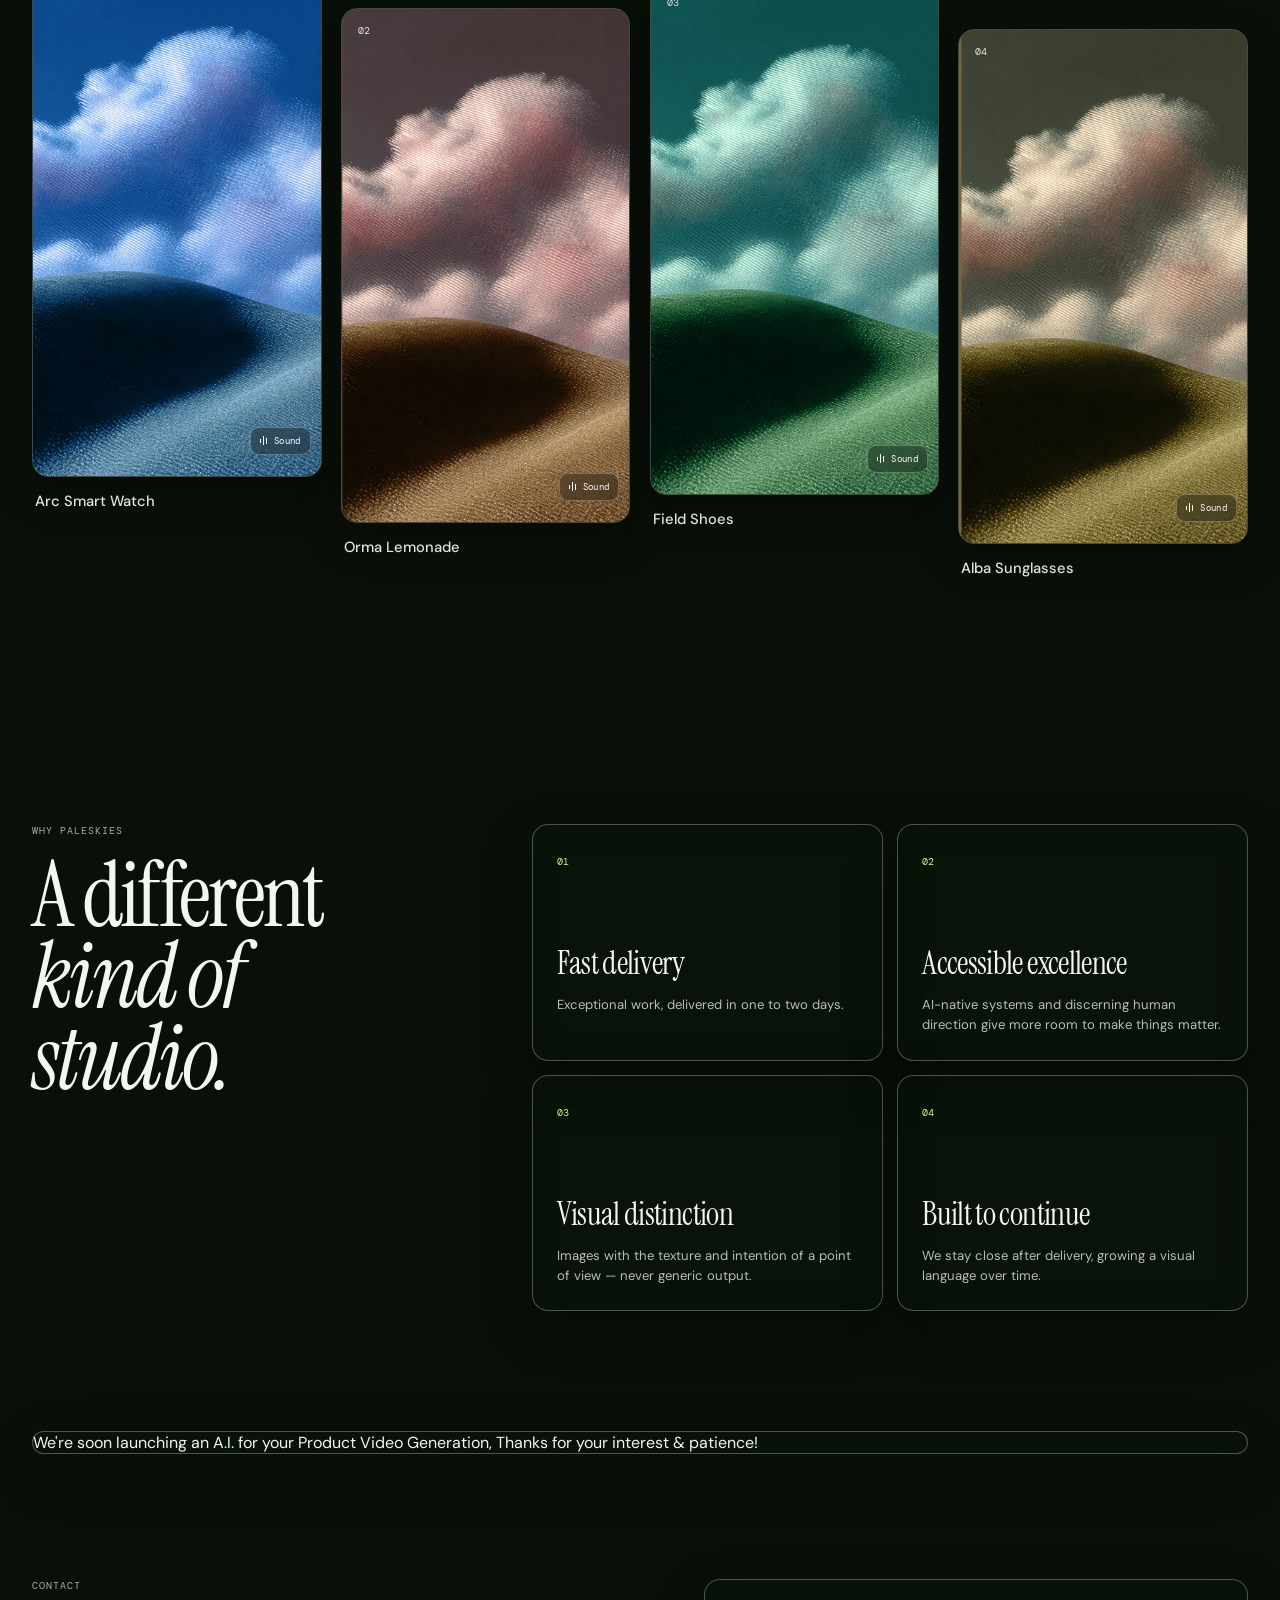
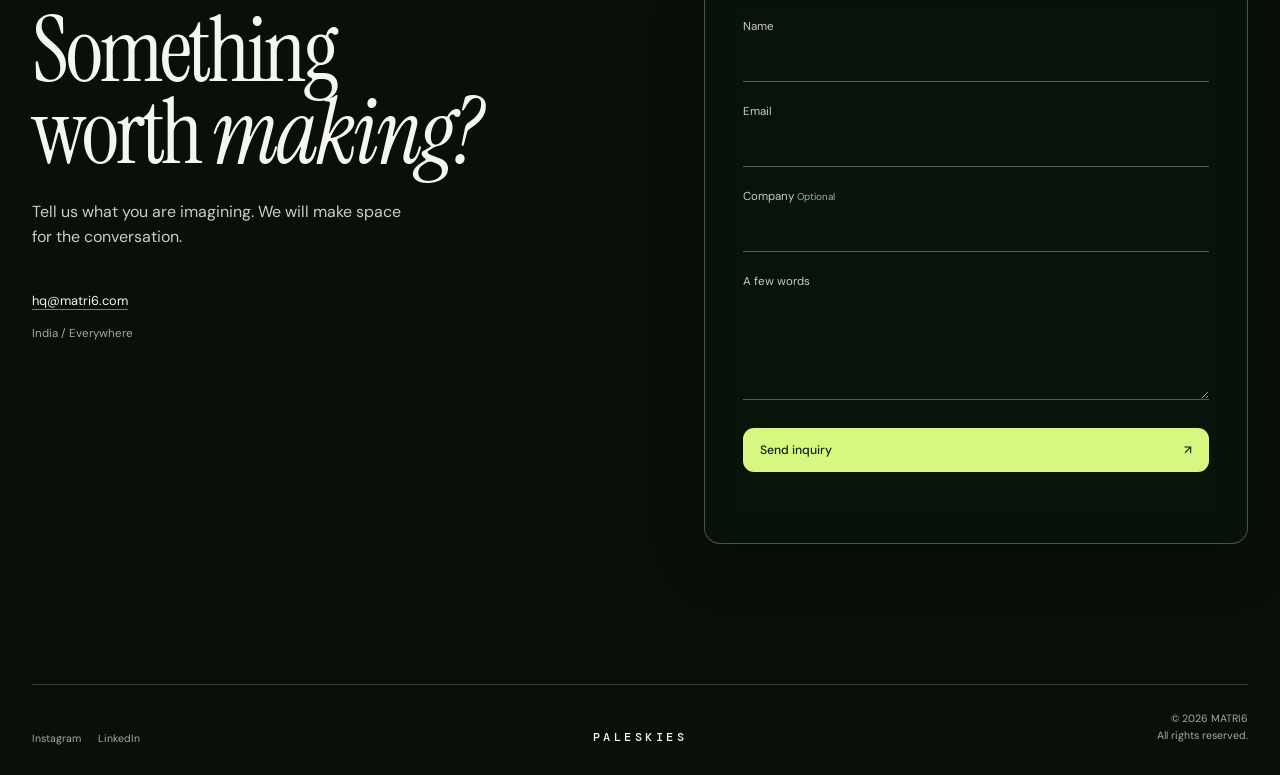
==== commit af94f791: "Refactor index.html for improved structure and content Updated HTML structure and content for the Pa" ====
--- a/index.html
+++ b/index.html
@@ -1,131 +1,198 @@
 <!doctype html>
 <html lang="en">
-  <head>
-    <meta charset="UTF-8" />
-    <meta name="viewport" content="width=device-width, initial-scale=1.0" />
-    <meta name="description" content="Paleskies — AI-native product creative for discerning brands." />
-    <title>Paleskies - AI native creative</title>
-    <link rel="preconnect" href="https://fonts.googleapis.com" />
-    <link rel="preconnect" href="https://fonts.gstatic.com" crossorigin />
-    <link href="https://fonts.googleapis.com/css2?family=DM+Mono:wght@400;500&family=DM+Sans:opsz,wght@9..40,400;9..40,500;9..40,600&family=Instrument+Serif:ital@0;1&display=swap" rel="stylesheet" />
-    <link rel="stylesheet" href="style.css" />
-    <script>
-      /* One backdrop per visit, chosen before .scene is parsed so only the picked image is ever fetched.
-         Runs here rather than in script.js: by the end of <body> the default image is already downloading. */
-      // Every load starts at the top: drop any restored scroll offset, and strip a #hash before
-      // the browser can jump to it. In-page anchor clicks still work — they happen after load.
-      if ('scrollRestoration' in history) history.scrollRestoration = 'manual';
-      if (location.hash) history.replaceState(null, '', location.pathname + location.search);
-      (() => {
-        const TOTAL = 7; // how many images/N.png exist — bump this when you add or remove one
-        const KEY = 'paleskies-backdrop';
-        const apply = (n) => document.documentElement.style.setProperty('--background-image', `url("images/${n}.png")`);
-        let last = 0;
-        try { last = Number(localStorage.getItem(KEY)) || 0; } catch (error) { /* storage blocked */ }
-        let pick;
-        if (last >= 1 && last <= TOTAL) {
-          pick = Math.floor(Math.random() * (TOTAL - 1)) + 1;
-          if (pick >= last) pick += 1; // step over last visit's image so a reload always changes
-        } else {
-          pick = Math.floor(Math.random() * TOTAL) + 1;
-        }
-        apply(pick);
-        try { localStorage.setItem(KEY, pick); } catch (error) { /* storage blocked */ }
-        // If TOTAL drifts past the real file count, fall back rather than render a bare background.
-        const probe = new Image();
-        probe.onerror = () => { if (pick !== 1) apply(1); };
-        probe.src = `images/${pick}.png`;
-      })();
-    </script>
-  </head>
-  <body>
-    <div class="scene" aria-hidden="true"></div>
-    <div class="veil" aria-hidden="true"></div>
-    <div class="cursor" aria-hidden="true"></div>
-
-    <div class="loader" id="loader" aria-live="polite" aria-label="Loading Paleskies">
-      <span class="loader-word">PALESKIES</span>
-    </div>
-
-    <header class="site-header">
-      <a class="wordmark" href="#top" aria-label="Paleskies home">PALESKIES</a>
-    </header>
-
-    <main id="top">
-      <section class="hero section" aria-labelledby="hero-title">
-        <div class="hero-panel glass reveal">
-          <div class="hero-copy-block">
-            <p class="eyebrow">AI-native product creative agency</p>
-            <h1 id="hero-title">A clearer view<br />of what is <em>possible.</em></h1>
-            <p class="hero-copy">Paleskies creates still and moving product worlds for brands that value feeling as much as function.</p>
-            <div class="button-row">
-              <a class="button button-solid" href="#contact">Start a conversation <span aria-hidden="true">↗</span></a>
-              <a class="button button-quiet" href="#work">Examples <span aria-hidden="true">↓</span></a>
-            </div>
-          </div>
-          <p class="hero-note">AI-native studio · India</p>
+
+<head>
+  <meta charset="UTF-8" />
+  <meta name="viewport" content="width=device-width, initial-scale=1.0" />
+  <meta name="description" content="Paleskies — AI-native product creative for discerning brands." />
+  <title>Paleskies — AI native creative</title>
+  <link rel="preconnect" href="https://fonts.googleapis.com" />
+  <link rel="preconnect" href="https://fonts.gstatic.com" crossorigin />
+  <link
+    href="https://fonts.googleapis.com/css2?family=DM+Mono:wght@400;500&family=DM+Sans:opsz,wght@9..40,400;9..40,500;9..40,600&family=Instrument+Serif:ital@0;1&display=swap"
+    rel="stylesheet" />
+  <link rel="stylesheet" href="style.css" />
+  <script>
+    /* One backdrop per visit, chosen before .scene is parsed so only the picked image is ever fetched.
+       Runs here rather than in script.js: by the end of <body> the default image is already downloading. */
+    // Every load starts at the top: drop any restored scroll offset, and strip a #hash before
+    // the browser can jump to it. In-page anchor clicks still work — they happen after load.
+    if ('scrollRestoration' in history) history.scrollRestoration = 'manual';
+    if (location.hash) history.replaceState(null, '', location.pathname + location.search);
+    (() => {
+      const TOTAL = 7; // how many images/N.png exist — bump this when you add or remove one
+      const KEY = 'paleskies-backdrop';
+      const apply = (n) => document.documentElement.style.setProperty('--background-image', `url("images/${n}.png")`);
+      let last = 0;
+      try { last = Number(localStorage.getItem(KEY)) || 0; } catch (error) { /* storage blocked */ }
+      let pick;
+      if (last >= 1 && last <= TOTAL) {
+        pick = Math.floor(Math.random() * (TOTAL - 1)) + 1;
+        if (pick >= last) pick += 1; // step over last visit's image so a reload always changes
+      } else {
+        pick = Math.floor(Math.random() * TOTAL) + 1;
+      }
+      apply(pick);
+      try { localStorage.setItem(KEY, pick); } catch (error) { /* storage blocked */ }
+      // If TOTAL drifts past the real file count, fall back rather than render a bare background.
+      const probe = new Image();
+      probe.onerror = () => { if (pick !== 1) apply(1); };
+      probe.src = `images/${pick}.png`;
+    })();
+  </script>
+</head>
+
+<body>
+  <div class="scene" aria-hidden="true"></div>
+  <div class="veil" aria-hidden="true"></div>
+  <div class="cursor" aria-hidden="true"></div>
+
+  <div class="loader" id="loader" aria-live="polite" aria-label="Loading Paleskies">
+    <span class="loader-word">PALESKIES</span>
+  </div>
+
+  <header class="site-header">
+    <a class="wordmark" href="#top" aria-label="Paleskies home">PALESKIES</a>
+  </header>
+
+  <main id="top">
+    <section class="hero section" aria-labelledby="hero-title">
+      <div class="hero-panel glass reveal">
+        <div class="hero-copy-block">
+          <p class="eyebrow">AI-native product creative agency</p>
+          <h1 id="hero-title">A clearer view of<br />what is <em>possible.</em></h1>
+          <p class="hero-copy">We make visuals for brands that care deeply about how things feel, not
+            just what they do.</p>
+          <div class="button-row">
+            <a class="button button-solid" href="#contact">Start a conversation <span aria-hidden="true">↗</span></a>
+            <a class="button button-quiet" href="#work">Examples <span aria-hidden="true">↓</span></a>
+          </div>
         </div>
-      </section>
-
-      <section class="work section" id="work" aria-labelledby="work-title">
-        <div class="section-heading reveal">
-          <p class="eyebrow">01 / Selected examples</p>
-          <h2 id="work-title">Made to stay<br /><em>with you.</em></h2>
-        </div>
-        <div class="reel-grid" aria-label="Selected creative work">
-          <article class="reel-card reel-one reveal">
-            <div class="reel-visual">
-              <!-- VIDEO 01 · Arc Smart Watch -->
-              <video class="reel-video" data-src="videos/watch.mp4" data-poster="" aria-label="Arc Smart Watch — smart watch turning above a lunar surface" muted loop playsinline preload="metadata"></video>
-              <span class="reel-mark">01</span>
-            </div>
-            <div class="reel-meta"><h3>Arc Smart Watch</h3></div>
-            <button class="sound-toggle" type="button" aria-label="Enable sound for Arc Smart Watch" aria-pressed="false"><span class="sound-bars" aria-hidden="true"><i></i><i></i><i></i></span><span class="sound-label">Sound</span></button>
-          </article>
-          <article class="reel-card reel-two reveal">
-            <div class="reel-visual">
-              <!-- VIDEO 02 · Orma Lemonade -->
-              <video class="reel-video" data-src="videos/bottle.mp4" data-poster="" aria-label="Orma Lemonade — lemon water bottle suspended against blue" muted loop playsinline preload="metadata"></video>
-              <span class="reel-mark">02</span>
-            </div>
-            <div class="reel-meta"><h3>Orma Lemonade</h3></div>
-            <button class="sound-toggle" type="button" aria-label="Enable sound for Orma Lemonade" aria-pressed="false"><span class="sound-bars" aria-hidden="true"><i></i><i></i><i></i></span><span class="sound-label">Sound</span></button>
-          </article>
-          <article class="reel-card reel-three reveal">
-            <div class="reel-visual">
-              <!-- VIDEO 03 · Field Shoes -->
-              <video class="reel-video" data-src="videos/shoes.mp4" data-poster="" aria-label="Field Shoes — sneaker turning against a slate backdrop" muted loop playsinline preload="metadata"></video>
-              <span class="reel-mark">03</span>
-            </div>
-            <div class="reel-meta"><h3>Field Shoes</h3></div>
-            <button class="sound-toggle" type="button" aria-label="Enable sound for Field Shoes" aria-pressed="false"><span class="sound-bars" aria-hidden="true"><i></i><i></i><i></i></span><span class="sound-label">Sound</span></button>
-          </article>
-          <article class="reel-card reel-four reveal">
-            <div class="reel-visual">
-              <!-- VIDEO 04 · Alba Sunglasses -->
-              <video class="reel-video" data-src="videos/sunglasses.mp4" data-poster="" aria-label="Alba Sunglasses — round frames lit in warm shadow" muted loop playsinline preload="metadata"></video>
-              <span class="reel-mark">04</span>
-            </div>
-            <div class="reel-meta"><h3>Alba Sunglasses</h3></div>
-            <button class="sound-toggle" type="button" aria-label="Enable sound for Alba Sunglasses" aria-pressed="false"><span class="sound-bars" aria-hidden="true"><i></i><i></i><i></i></span><span class="sound-label">Sound</span></button>
-          </article>
-        </div>
-      </section>
-
-      <section class="principles section" aria-labelledby="principles-title">
-        <div class="section-heading reveal">
-          <p class="eyebrow">02 / Why Paleskies</p>
-          <h2 id="principles-title">A different<br /><em>kind of studio.</em></h2>
-        </div>
-        <div class="principle-grid">
-          <article class="principle glass reveal"><span>01</span><h3>Fast delivery</h3><p>Exceptional work, delivered in one to two days.</p></article>
-          <article class="principle glass reveal"><span>02</span><h3>Accessible excellence</h3><p>AI-native systems and discerning human direction give more room to make things matter.</p></article>
-          <article class="principle glass reveal"><span>03</span><h3>Visual distinction</h3><p>Images with the texture and intention of a point of view — never generic output.</p></article>
-          <article class="principle glass reveal"><span>04</span><h3>Built to continue</h3><p>We stay close after delivery, growing a visual language over time.</p></article>
-        </div>
-      </section>
-
-      <!-- <section class="testimonials section" aria-labelledby="testimonial-title">
+      </div>
+    </section>
+
+    <section class="services section" id="services" aria-labelledby="services-title">
+      <div class="section-heading reveal">
+        <p class="eyebrow">Services</p>
+        <h2 id="services-title">Our <em>Servings.</em></h2>
+      </div>
+      <div class="services-grid">
+        <article class="service glass reveal"><span>01</span>
+          <h3>Video Production</h3>
+          <p>High-end cinematic video production tailored to elevate your brand's story.</p>
+        </article>
+        <article class="service glass reveal"><span>02</span>
+          <h3>Augmented & Virtual Reality</h3>
+          <p>Immersive augmented and virtual reality experiences that push boundaries.</p>
+        </article>
+        <article class="service glass reveal"><span>03</span>
+          <h3>CGI/VFX</h3>
+          <p>Stunning computer-generated imagery and visual effects that feel inevitable.</p>
+        </article>
+      </div>
+    </section>
+
+    <section class="work section" id="work" aria-labelledby="work-title">
+      <div class="section-heading reveal">
+        <p class="eyebrow">Selected examples</p>
+        <h2 id="work-title">Made to <em>stay...</em></h2>
+      </div>
+      <div class="reel-grid" aria-label="Selected creative work">
+        <article class="reel-card reel-one reveal">
+          <div class="reel-visual">
+            <!-- VIDEO 01 · Arc Smart Watch -->
+            <video class="reel-video" data-src="videos/watch.mp4" data-poster=""
+              aria-label="Arc Smart Watch — smart watch turning above a lunar surface" muted loop playsinline
+              preload="metadata"></video>
+            <span class="reel-mark">01</span>
+          </div>
+          <div class="reel-meta">
+            <h3>Arc Smart Watch</h3>
+          </div>
+          <button class="sound-toggle" type="button" aria-label="Enable sound for Arc Smart Watch"
+            aria-pressed="false"><span class="sound-bars" aria-hidden="true"><i></i><i></i><i></i></span><span
+              class="sound-label">Sound</span></button>
+        </article>
+        <article class="reel-card reel-two reveal">
+          <div class="reel-visual">
+            <!-- VIDEO 02 · Orma Lemonade -->
+            <video class="reel-video" data-src="videos/bottle.mp4" data-poster=""
+              aria-label="Orma Lemonade — lemon water bottle suspended against blue" muted loop playsinline
+              preload="metadata"></video>
+            <span class="reel-mark">02</span>
+          </div>
+          <div class="reel-meta">
+            <h3>Orma Lemonade</h3>
+          </div>
+          <button class="sound-toggle" type="button" aria-label="Enable sound for Orma Lemonade"
+            aria-pressed="false"><span class="sound-bars" aria-hidden="true"><i></i><i></i><i></i></span><span
+              class="sound-label">Sound</span></button>
+        </article>
+        <article class="reel-card reel-three reveal">
+          <div class="reel-visual">
+            <!-- VIDEO 03 · Field Shoes -->
+            <video class="reel-video" data-src="videos/shoes.mp4" data-poster=""
+              aria-label="Field Shoes — sneaker turning against a slate backdrop" muted loop playsinline
+              preload="metadata"></video>
+            <span class="reel-mark">03</span>
+          </div>
+          <div class="reel-meta">
+            <h3>Field Shoes</h3>
+          </div>
+          <button class="sound-toggle" type="button" aria-label="Enable sound for Field Shoes"
+            aria-pressed="false"><span class="sound-bars" aria-hidden="true"><i></i><i></i><i></i></span><span
+              class="sound-label">Sound</span></button>
+        </article>
+        <article class="reel-card reel-four reveal">
+          <div class="reel-visual">
+            <!-- VIDEO 04 · Alba Sunglasses -->
+            <video class="reel-video" data-src="videos/sunglasses.mp4" data-poster=""
+              aria-label="Alba Sunglasses — round frames lit in warm shadow" muted loop playsinline
+              preload="metadata"></video>
+            <span class="reel-mark">04</span>
+          </div>
+          <div class="reel-meta">
+            <h3>Alba Sunglasses</h3>
+          </div>
+          <button class="sound-toggle" type="button" aria-label="Enable sound for Alba Sunglasses"
+            aria-pressed="false"><span class="sound-bars" aria-hidden="true"><i></i><i></i><i></i></span><span
+              class="sound-label">Sound</span></button>
+        </article>
+      </div>
+    </section>
+
+    <section class="principles section" aria-labelledby="principles-title">
+      <div class="section-heading reveal">
+        <p class="eyebrow">Why Paleskies</p>
+        <h2 id="principles-title">A different<br /><em>kind of studio.</em></h2>
+      </div>
+      <div class="principle-grid">
+        <article class="principle glass reveal"><span>01</span>
+          <h3>Fast delivery</h3>
+          <p>Exceptional work, delivered in one to two days.</p>
+        </article>
+        <article class="principle glass reveal"><span>02</span>
+          <h3>Accessible excellence</h3>
+          <p>AI-native systems and discerning human direction give more room to make things matter.</p>
+        </article>
+        <article class="principle glass reveal"><span>03</span>
+          <h3>Visual distinction</h3>
+          <p>Images with the texture and intention of a point of view — never generic output.</p>
+        </article>
+        <article class="principle glass reveal"><span>04</span>
+          <h3>Built to continue</h3>
+          <p>We stay close after delivery, growing a visual language over time.</p>
+        </article>
+      </div>
+    </section>
+
+    <section class="announcement section">
+      <div class="announcement-box glass reveal">
+        <p>We're soon launching an A.I. for your Product Video Generation, Thanks for your interest & patience!</p>
+      </div>
+    </section>
+
+    <!-- <section class="testimonials section" aria-labelledby="testimonial-title">
         <p class="eyebrow reveal">03 / In their words</p>
         <div class="quote-stage glass reveal" aria-live="polite">
           <figure class="quote is-active"><blockquote id="testimonial-title">“Paleskies found the emotional center of the object, then made it feel inevitable.”</blockquote><figcaption><strong>Elena Moreau</strong><span>Founder, Orma</span></figcaption></figure>
@@ -135,33 +202,39 @@
         </div>
       </section> -->
 
-      <section class="contact section" id="contact" aria-labelledby="contact-title">
-        <div class="contact-info reveal">
-          <p class="eyebrow">04 / Contact</p>
-          <h2 id="contact-title">Something<br />worth <em>making?</em></h2>
-          <p>Tell us what you are imagining. We will make space for the conversation.</p>
-          <div class="contact-links"><a href="mailto:hq@matri6.com">hq@matri6.com</a><span>India / Everywhere</span></div>
+    <section class="contact section" id="contact" aria-labelledby="contact-title">
+      <div class="contact-info reveal">
+        <p class="eyebrow">Contact</p>
+        <h2 id="contact-title">Something<br />worth <em>making?</em></h2>
+        <p>Tell us what you are imagining. We will make space for the conversation.</p>
+        <div class="contact-links"><a href="mailto:hq@matri6.com">hq@matri6.com</a><span>India / Everywhere</span></div>
+      </div>
+      <!-- Formspree: swap YOUR_FORM_ID for the id in your endpoint (formspree.io/f/xxxxxxxx).
+             method/action are set here so the form still submits if JavaScript never runs. -->
+      <form class="contact-form glass reveal" id="contact-form" action="https://formspree.io/f/xdaqbknq" method="POST">
+        <div class="field"><label for="name">Name</label><input id="name" name="name" autocomplete="name" required />
         </div>
-        <!-- Formspree: swap YOUR_FORM_ID for the id in your endpoint (formspree.io/f/xxxxxxxx).
-             method/action are set here so the form still submits if JavaScript never runs. -->
-        <form class="contact-form glass reveal" id="contact-form" action="https://formspree.io/f/xdaqbknq" method="POST">
-          <div class="field"><label for="name">Name</label><input id="name" name="name" autocomplete="name" required /></div>
-          <div class="field"><label for="email">Email</label><input id="email" name="email" type="email" autocomplete="email" required /></div>
-          <div class="field"><label for="company">Company <span>Optional</span></label><input id="company" name="company" autocomplete="organization" /></div>
-          <div class="field"><label for="message">A few words</label><textarea id="message" name="message" rows="4" required></textarea></div>
-          <input type="hidden" name="_subject" value="New inquiry from the Paleskies site" />
-          <input class="honeypot" type="text" name="_gotcha" tabindex="-1" autocomplete="off" aria-hidden="true" />
-          <button class="button button-solid submit" type="submit">Send inquiry <span aria-hidden="true">↗</span></button>
-          <p class="form-status" id="form-status" role="status"></p>
-        </form>
-      </section>
-    </main>
-
-    <footer class="site-footer">
-      <div class="footer-social"><a href="#">Instagram</a><a href="#">LinkedIn</a><a href="#">Behance</a></div>
-      <a class="footer-mark" href="#top">PALESKIES</a>
-      <p>A MATRI6 Product | Copyrighted @ <span id="year"></span></p>
-    </footer>
-    <script src="script.js"></script>
-  </body>
+        <div class="field"><label for="email">Email</label><input id="email" name="email" type="email"
+            autocomplete="email" required /></div>
+        <div class="field"><label for="company">Company <span>Optional</span></label><input id="company" name="company"
+            autocomplete="organization" /></div>
+        <div class="field"><label for="message">A few words</label><textarea id="message" name="message" rows="4"
+            required></textarea></div>
+        <input type="hidden" name="_subject" value="New inquiry from the Paleskies site" />
+        <input class="honeypot" type="text" name="_gotcha" tabindex="-1" autocomplete="off" aria-hidden="true" />
+        <button class="button button-solid submit" type="submit">Send inquiry <span aria-hidden="true">↗</span></button>
+        <p class="form-status" id="form-status" role="status"></p>
+      </form>
+    </section>
+  </main>
+
+  <footer class="site-footer">
+    <div class="footer-social"><a href="https://instagram.com/matri6.hq" target="_blank">Instagram</a><a
+        href="https://linkedin.com/company/matri6" target="_blank">LinkedIn</a></div>
+    <a class="footer-mark" href="#top">PALESKIES</a>
+    <p>© <span id="year"></span> <a href="https://matri6.com" target="_blank">MATRI6</a><br />All rights reserved.</p>
+  </footer>
+  <script src="script.js"></script>
+</body>
+
 </html>
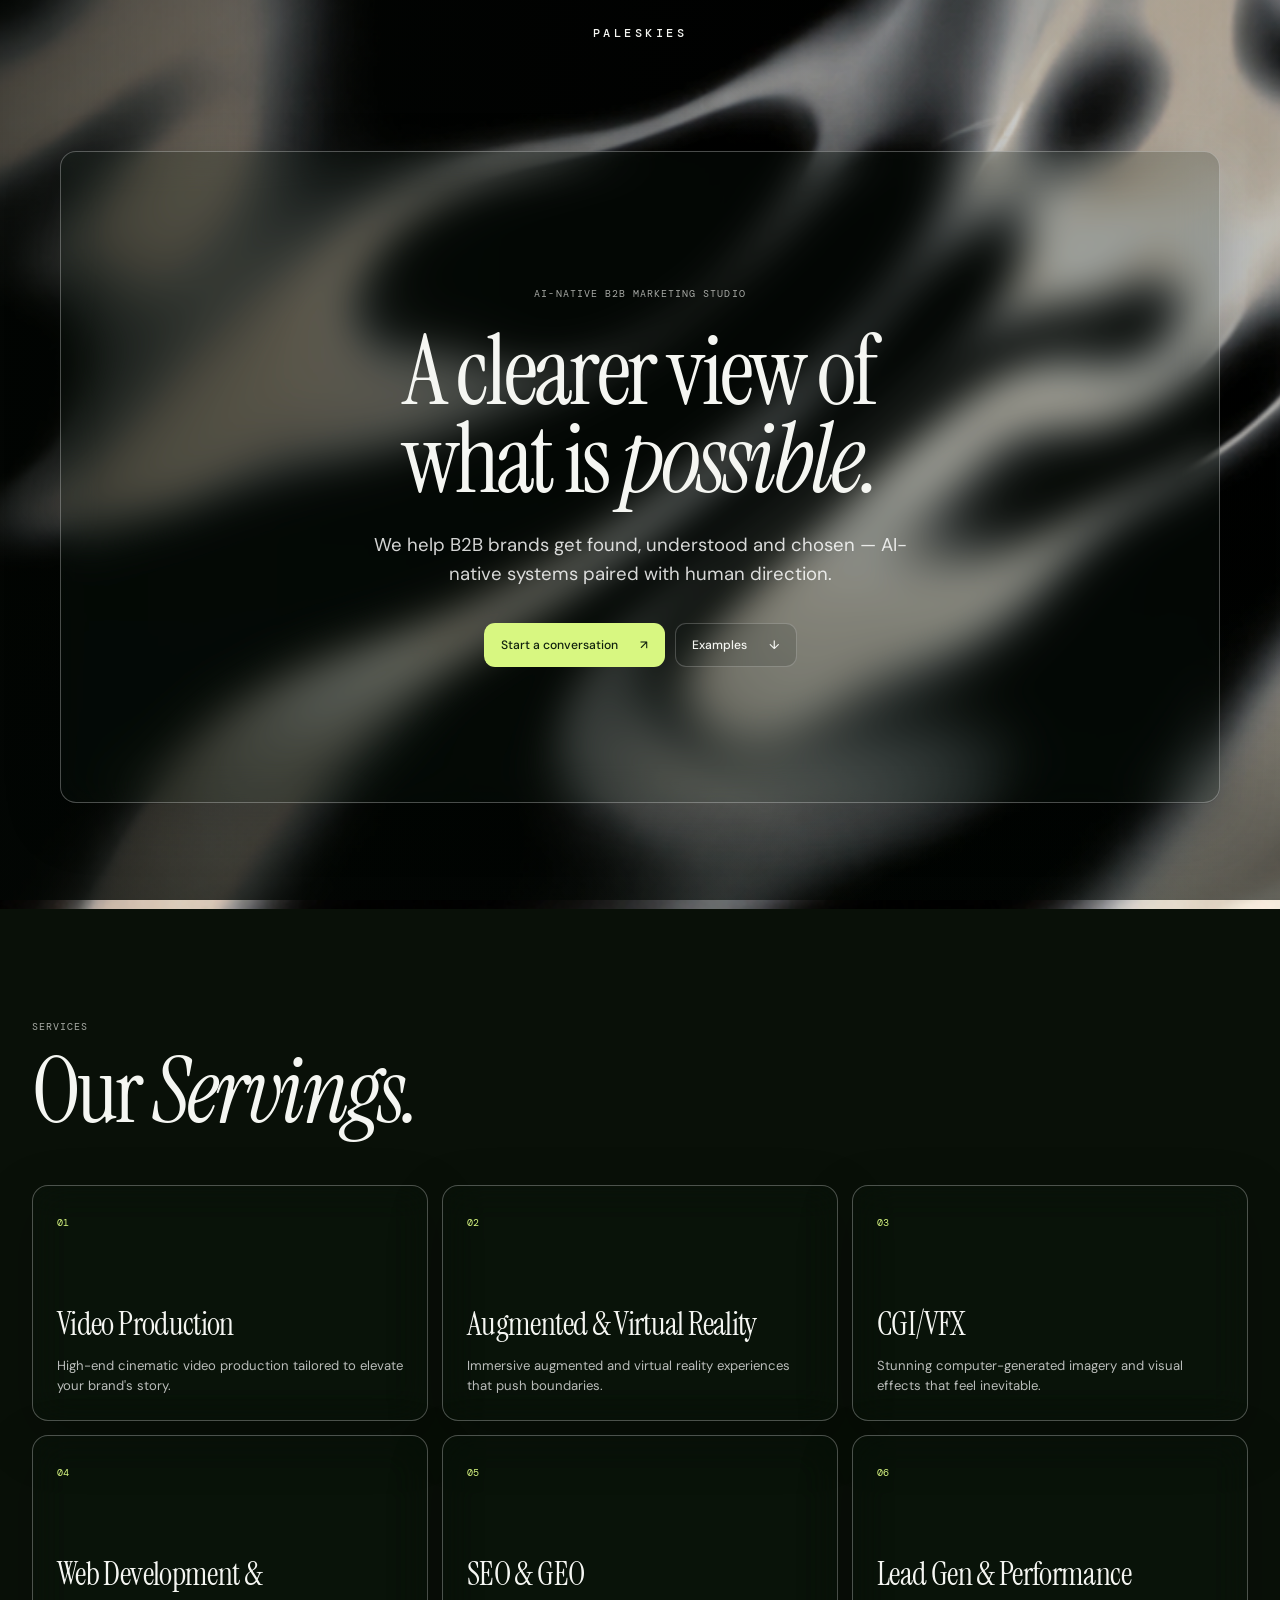
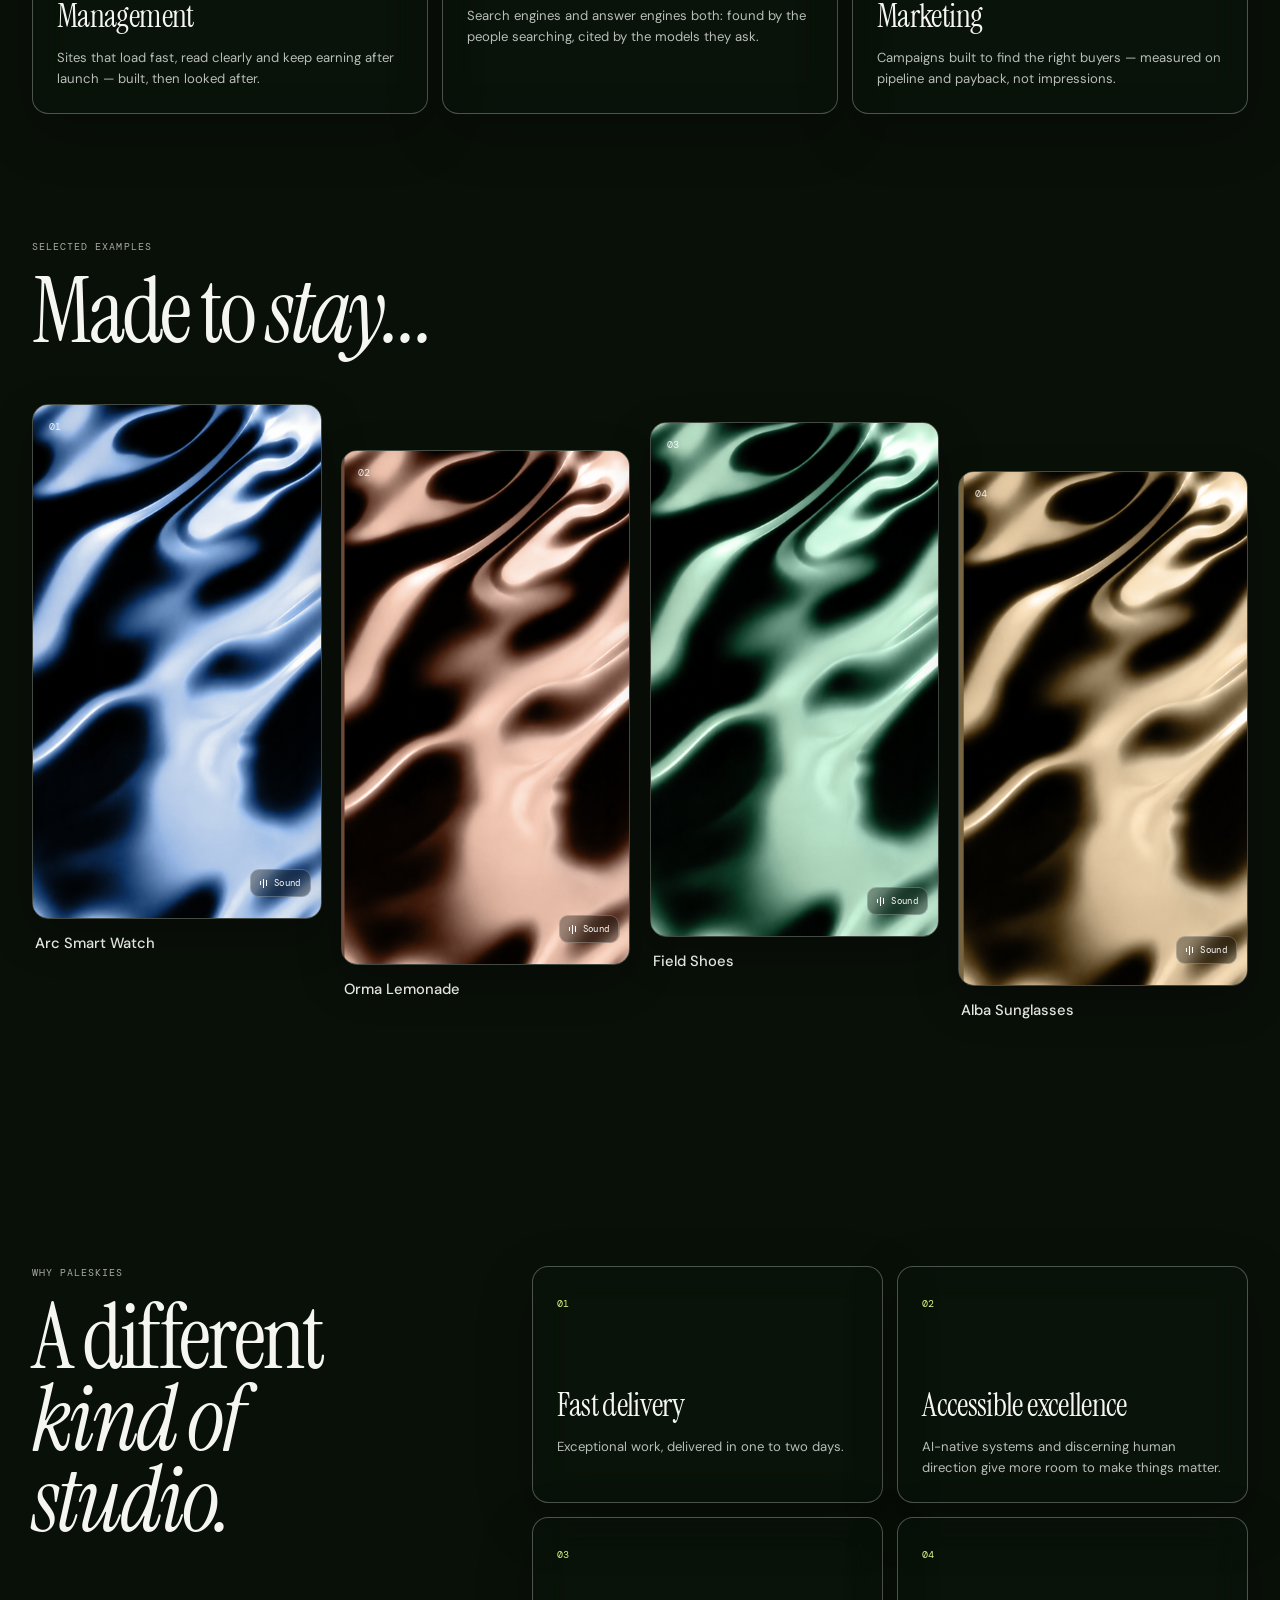
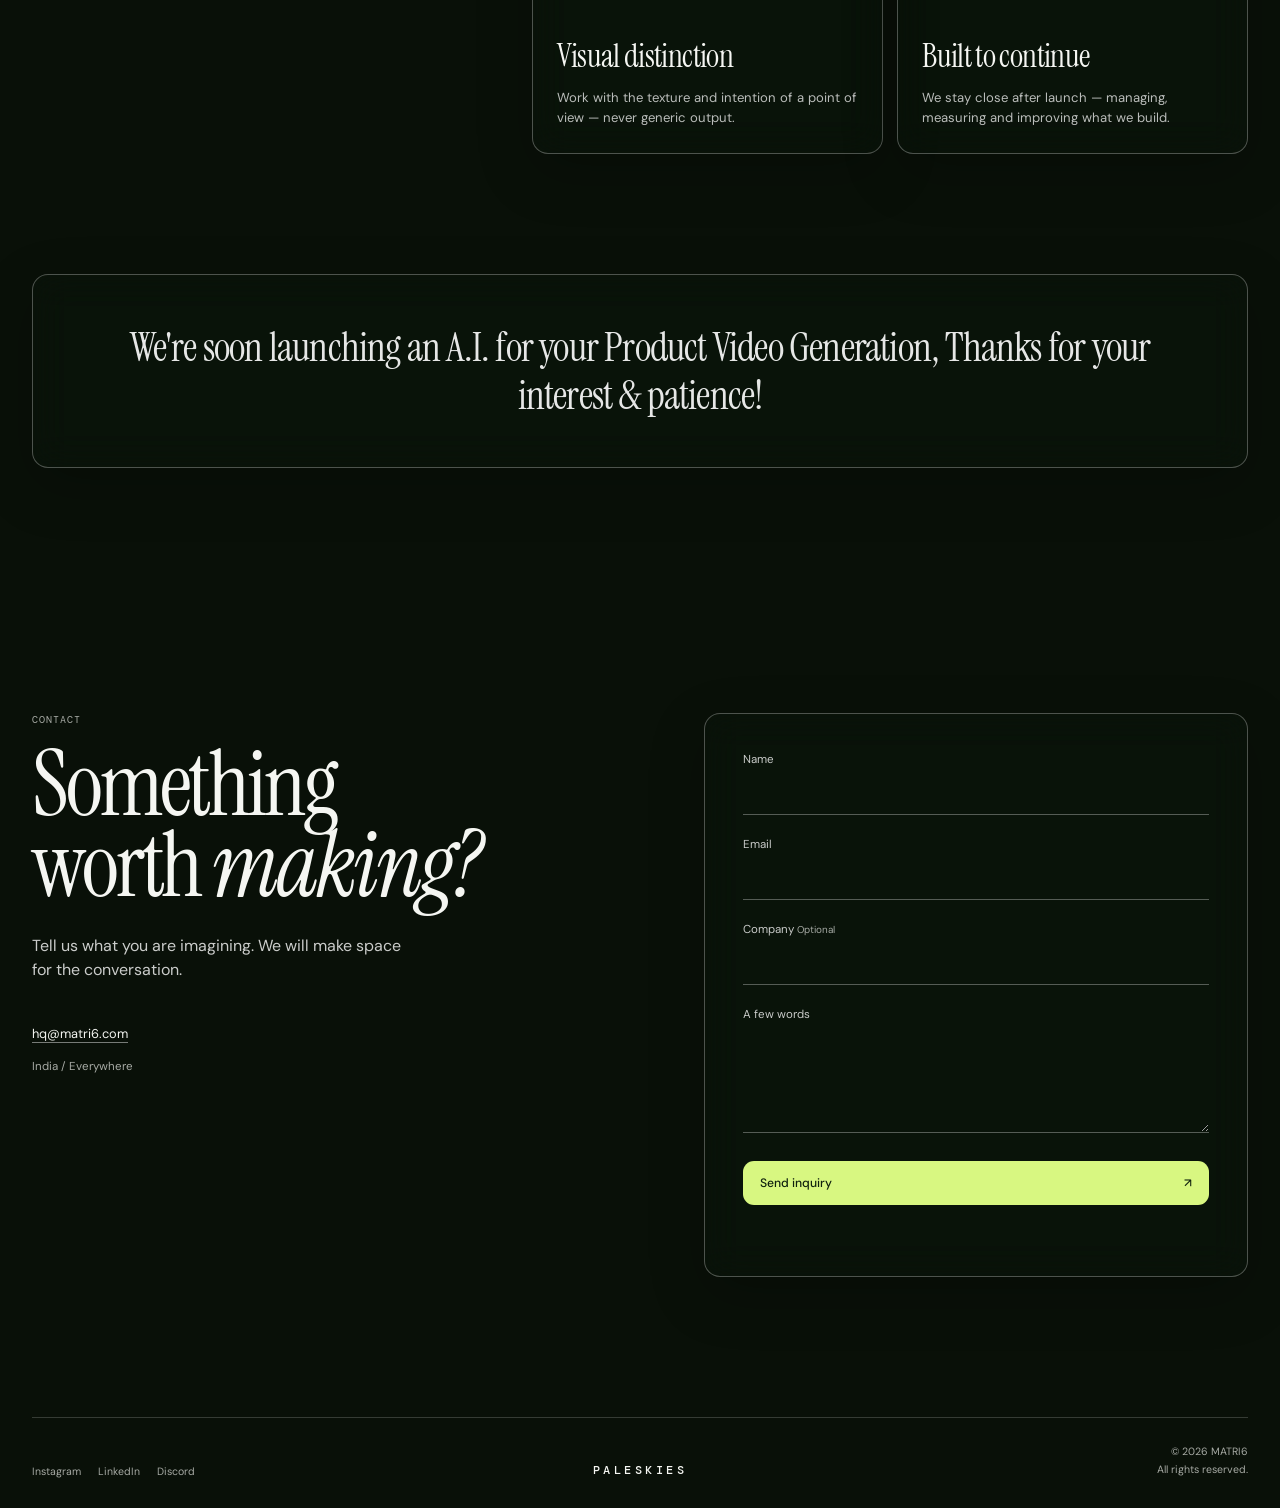
==== commit 6c983b15: "Enhance HTML metadata and update site title Updated the site description and title for better clarit" ====
--- a/index.html
+++ b/index.html
@@ -4,8 +4,33 @@
 <head>
   <meta charset="UTF-8" />
   <meta name="viewport" content="width=device-width, initial-scale=1.0" />
-  <meta name="description" content="Paleskies — AI-native product creative for discerning brands." />
-  <title>Paleskies — AI native creative</title>
+  <meta name="description" content="Paleskies — an AI-native B2B marketing studio. Website development and management, SEO and GEO, lead gen and performance marketing, video, AR/VR and CGI." />
+  <title>Paleskies: AI-native B2B marketing studio</title>
+  <link rel="canonical" href="https://paleskies.matri6.com/" />
+
+  <!-- Favicon -->
+  <link rel="icon" href="favicon.ico?v=1" sizes="any" />
+  <link rel="icon" type="image/png" sizes="32x32" href="favicon-32.png?v=1" />
+  <link rel="icon" type="image/png" sizes="16x16" href="favicon-16.png?v=1" />
+  <link rel="apple-touch-icon" sizes="180x180" href="apple-touch-icon.png?v=1" />
+
+  <!-- Link preview (Open Graph / Twitter Card) -->
+  <meta property="og:type" content="website" />
+  <meta property="og:site_name" content="Paleskies" />
+  <meta property="og:locale" content="en_US" />
+  <meta property="og:url" content="https://paleskies.matri6.com/" />
+  <meta property="og:title" content="Paleskies - AI-native B2B marketing studio" />
+  <meta property="og:description" content="Paleskies is an AI-native B2B marketing studio. Website development and management, SEO and GEO, lead gen and performance marketing, video, AR/VR and CGI." />
+  <meta property="og:image" content="https://paleskies.matri6.com/og-image.jpg" />
+  <meta property="og:image:type" content="image/jpeg" />
+  <meta property="og:image:width" content="1200" />
+  <meta property="og:image:height" content="630" />
+  <meta property="og:image:alt" content="Paleskies - a clearer view of what is possible. AI-native B2B marketing studio." />
+  <meta name="twitter:card" content="summary_large_image" />
+  <meta name="twitter:title" content="Paleskies - AI-native B2B marketing studio" />
+  <meta name="twitter:description" content="Paleskies is an AI-native B2B marketing studio. Website development and management, SEO and GEO, lead gen and performance marketing, video, AR/VR and CGI." />
+  <meta name="twitter:image" content="https://paleskies.matri6.com/og-image.jpg" />
+  <meta name="twitter:image:alt" content="Paleskies - a clearer view of what is possible. AI-native B2B marketing studio." />
   <link rel="preconnect" href="https://fonts.googleapis.com" />
   <link rel="preconnect" href="https://fonts.gstatic.com" crossorigin />
   <link
@@ -59,10 +84,10 @@
     <section class="hero section" aria-labelledby="hero-title">
       <div class="hero-panel glass reveal">
         <div class="hero-copy-block">
-          <p class="eyebrow">AI-native product creative agency</p>
+          <p class="eyebrow">AI-native B2B marketing studio</p>
           <h1 id="hero-title">A clearer view of<br />what is <em>possible.</em></h1>
-          <p class="hero-copy">We make visuals for brands that care deeply about how things feel, not
-            just what they do.</p>
+          <p class="hero-copy">We help B2B brands get found, understood and chosen — AI-native systems
+            paired with human direction.</p>
           <div class="button-row">
             <a class="button button-solid" href="#contact">Start a conversation <span aria-hidden="true">↗</span></a>
             <a class="button button-quiet" href="#work">Examples <span aria-hidden="true">↓</span></a>
@@ -89,6 +114,21 @@
           <h3>CGI/VFX</h3>
           <p>Stunning computer-generated imagery and visual effects that feel inevitable.</p>
         </article>
+        <article class="service glass reveal"><span>04</span>
+          <h3>Web Development &amp; Management</h3>
+          <p>Sites that load fast, read clearly and keep earning after launch — built, then looked
+            after.</p>
+        </article>
+        <article class="service glass reveal"><span>05</span>
+          <h3>SEO &amp; GEO</h3>
+          <p>Search engines and answer engines both: found by the people searching, cited by the
+            models they ask.</p>
+        </article>
+        <article class="service glass reveal"><span>06</span>
+          <h3>Lead Gen &amp; Performance Marketing</h3>
+          <p>Campaigns built to find the right buyers — measured on pipeline and payback, not
+            impressions.</p>
+        </article>
       </div>
     </section>
 
@@ -177,11 +217,11 @@
         </article>
         <article class="principle glass reveal"><span>03</span>
           <h3>Visual distinction</h3>
-          <p>Images with the texture and intention of a point of view — never generic output.</p>
+          <p>Work with the texture and intention of a point of view — never generic output.</p>
         </article>
         <article class="principle glass reveal"><span>04</span>
           <h3>Built to continue</h3>
-          <p>We stay close after delivery, growing a visual language over time.</p>
+          <p>We stay close after launch — managing, measuring and improving what we build.</p>
         </article>
       </div>
     </section>
@@ -229,8 +269,9 @@
   </main>
 
   <footer class="site-footer">
-    <div class="footer-social"><a href="https://instagram.com/matri6.hq" target="_blank">Instagram</a><a
-        href="https://linkedin.com/company/matri6" target="_blank">LinkedIn</a></div>
+    <div class="footer-social"><a href="https://instagram.com/matri6.hq" target="_blank">Instagram</a>
+      <a href="https://linkedin.com/company/matri6" target="_blank">LinkedIn</a>
+    <a href="https://discord.gg/sTztxzJSG9" target="_blank">Discord</a></div>
     <a class="footer-mark" href="#top">PALESKIES</a>
     <p>© <span id="year"></span> <a href="https://matri6.com" target="_blank">MATRI6</a><br />All rights reserved.</p>
   </footer>
--- a/style.css
+++ b/style.css
@@ -130,6 +130,14 @@
 .sound-bars i:nth-child(2) { height: 9px; animation-delay: -.25s !important; }
 .sound-bars i:nth-child(3) { height: 6px; animation-delay: -.5s !important; }
 
+/* Services */
+.services { padding: 120px 0 0; }
+.services-grid { display: grid; grid-template-columns: repeat(3, 1fr); gap: 14px; }
+.service { min-height: 232px; padding: 24px; }
+.service span { color: var(--accent); font-family: var(--mono); font-size: .63rem; }
+.service h3 { margin-top: 72px; font-family: var(--display); font-size: 2rem; font-weight: 400; letter-spacing: -.02em; }
+.service p { margin-top: 11px; color: rgba(255,255,255,.72); font-size: .82rem; line-height: 1.55; }
+
 /* USP */
 .principles { display: grid; grid-template-columns: 1.05fr 1.95fr; gap: clamp(50px, 9vw, 180px); align-items: start; padding: 120px 0; }
 .principles .section-heading { position: sticky; top: 150px; }
@@ -138,6 +146,11 @@
 .principle span { color: var(--accent); font-family: var(--mono); font-size: .63rem; }
 .principle h3 { margin-top: 72px; font-family: var(--display); font-size: 2rem; font-weight: 400; letter-spacing: -.02em; }
 .principle p { margin-top: 11px; color: rgba(255,255,255,.72); font-size: .82rem; line-height: 1.55; }
+
+/* Announcement */
+.announcement { padding-bottom: 120px; }
+.announcement-box { padding: clamp(32px, 5vw, 48px); text-align: center; }
+.announcement-box p { font-family: var(--display); font-size: clamp(1.8rem, 3.5vw, 2.5rem); letter-spacing: -.02em; line-height: 1.2; margin: 0; color: rgba(255,255,255,.9); }
 
 /* Testimonials — markup is currently commented out in index.html; kept for when it returns. */
 .testimonials { padding: 118px 0; }
@@ -205,7 +218,7 @@
   .reel-card:nth-child(4) { padding-top: 36px; }
   .principles, .contact { grid-template-columns: 1fr; gap: 10px; }
   .principles .section-heading { position: static; }
-  .principle-grid { gap: 10px; }
+  .services-grid, .principle-grid { gap: 10px; grid-template-columns: 1fr; }
   .contact { padding-bottom: 95px; }
   .site-footer { grid-template-columns: 1fr 1fr; gap: 26px; }
   .footer-mark { grid-column: span 2; grid-row: 1; }
@@ -225,7 +238,8 @@
   .hero-copy { max-width: 31ch; font-size: .95rem; }
   .button-row { width: 100%; }
   .hero-note { position: static; margin-top: 52px; transform: none; white-space: normal; }
-  .work, .principles, .testimonials { padding: 86px 0; }
+  .services, .work, .principles, .testimonials { padding: 86px 0; }
+  .announcement { padding-bottom: 86px; }
   .reel-grid { gap: 9px; }
   .reel-card:nth-child(2) { padding-top: 29px; }
   .reel-card:nth-child(4) { padding-top: 29px; }
@@ -233,9 +247,9 @@
   .reel-meta p { font-size: .62rem; }
   .sound-toggle { right: 8px; bottom: 48px; padding: 5px 6px; }
   .sound-label { display: none; }
-  .principle-grid { grid-template-columns: 1fr; }
-  .principle { min-height: 180px; }
-  .principle h3 { margin-top: 38px; }
+  .services-grid, .principle-grid { grid-template-columns: 1fr; }
+  .service, .principle { min-height: 180px; }
+  .service h3, .principle h3 { margin-top: 38px; }
   .quote-stage { min-height: 440px; }
   .quote { grid-template-columns: 1fr; padding: 30px 25px; }
   .quote blockquote { font-size: clamp(2.15rem, 10vw, 3rem); }
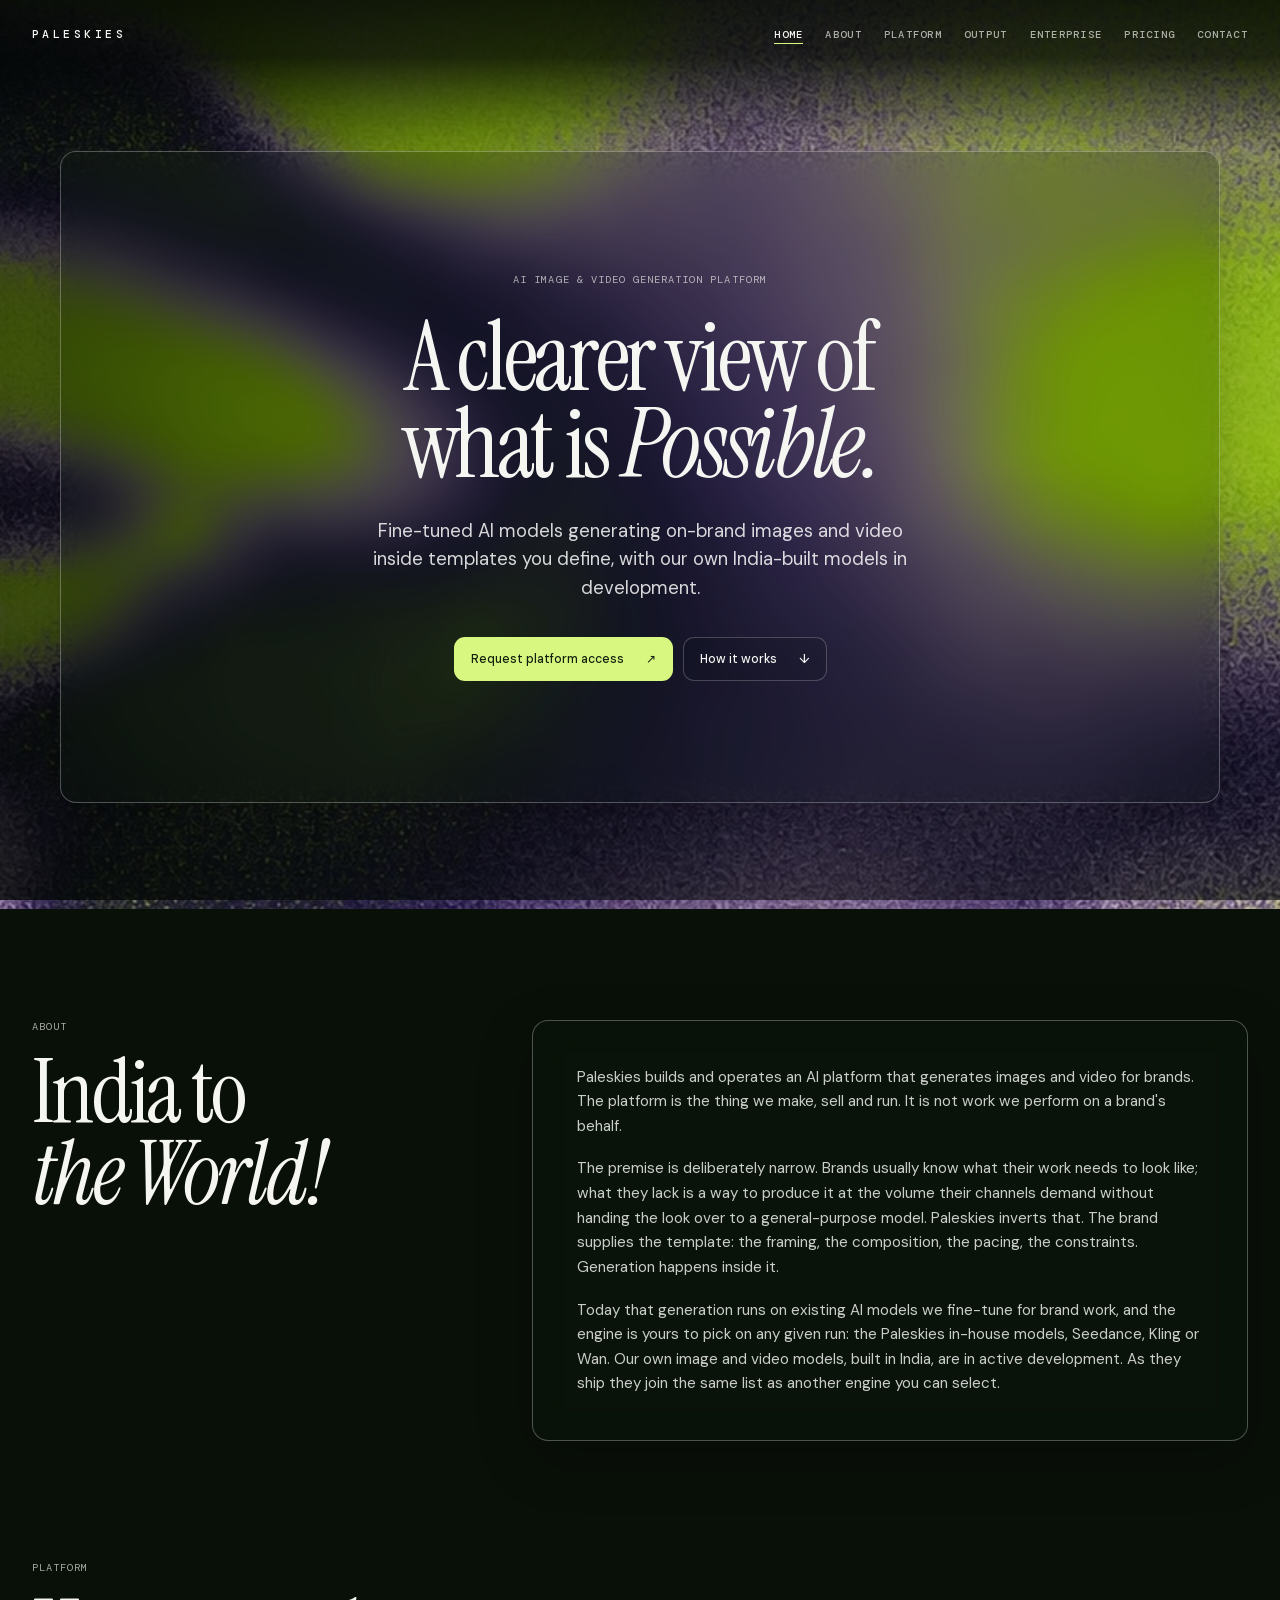
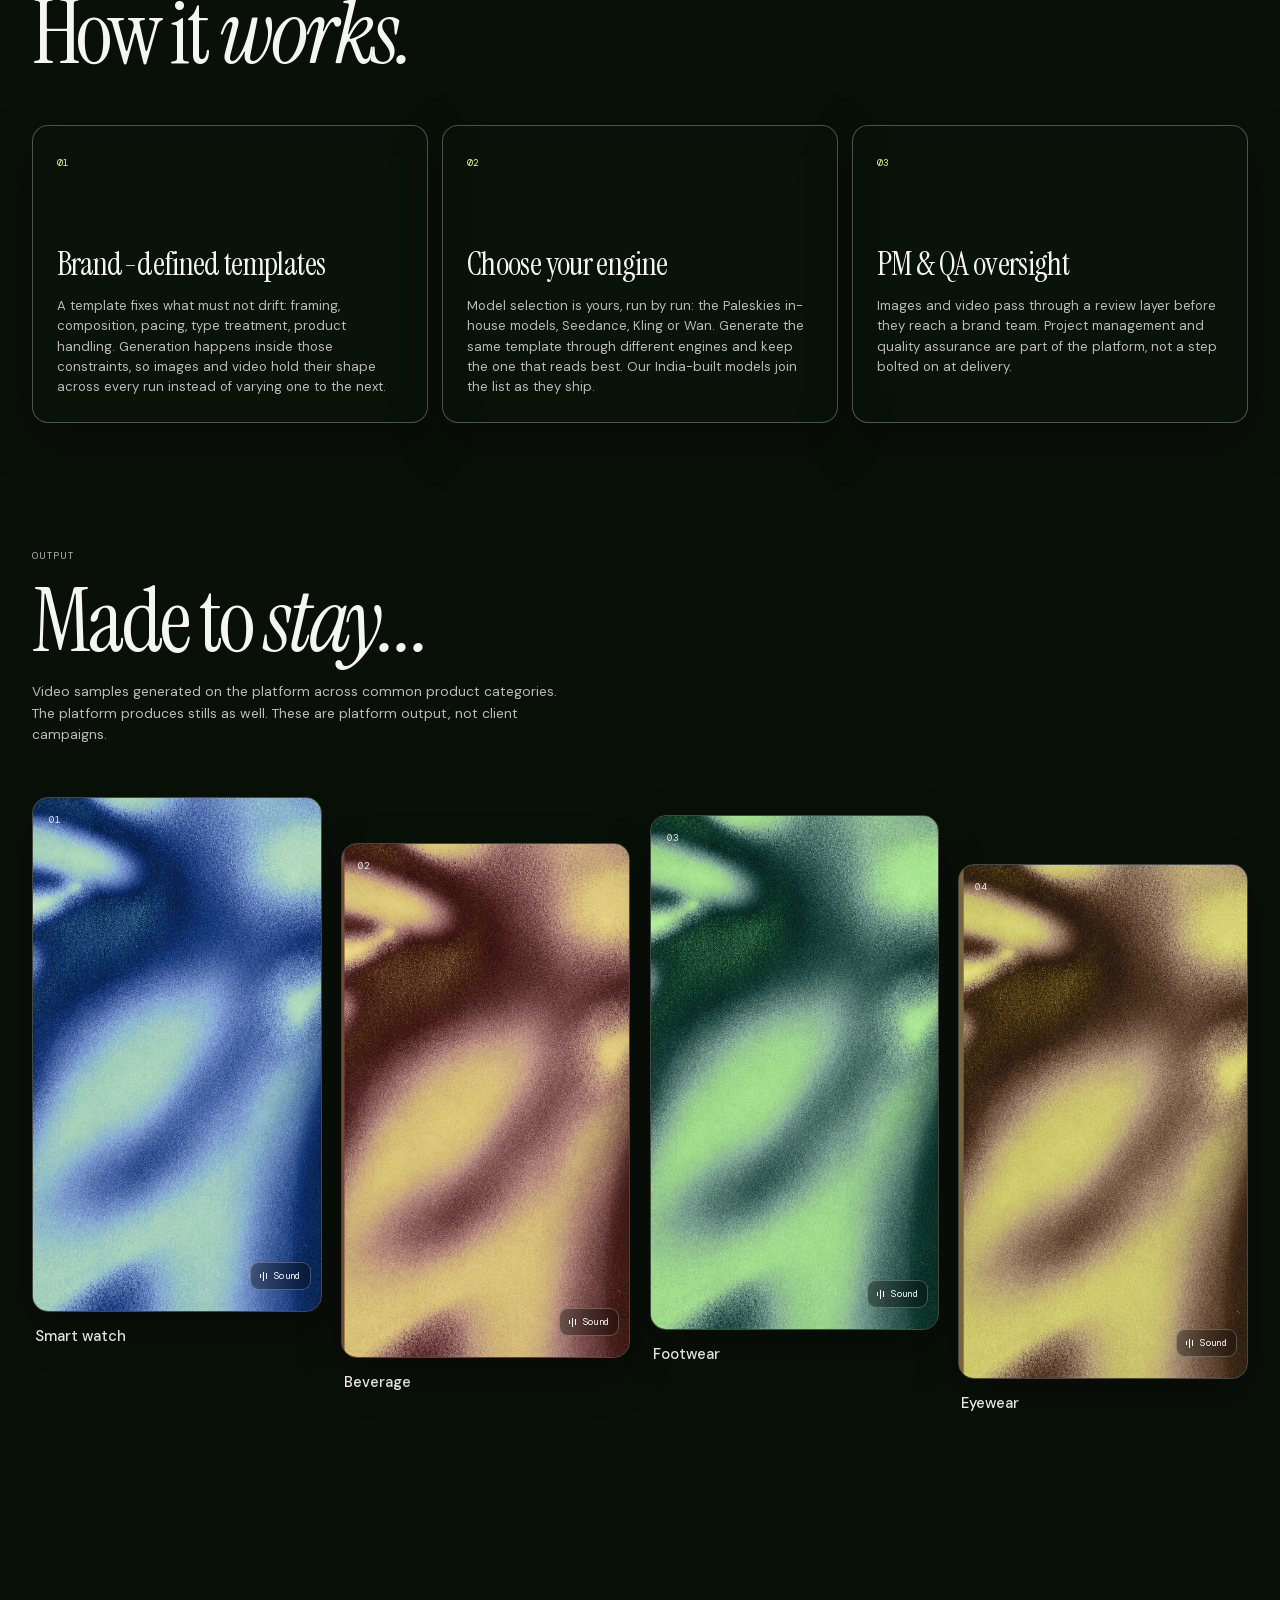
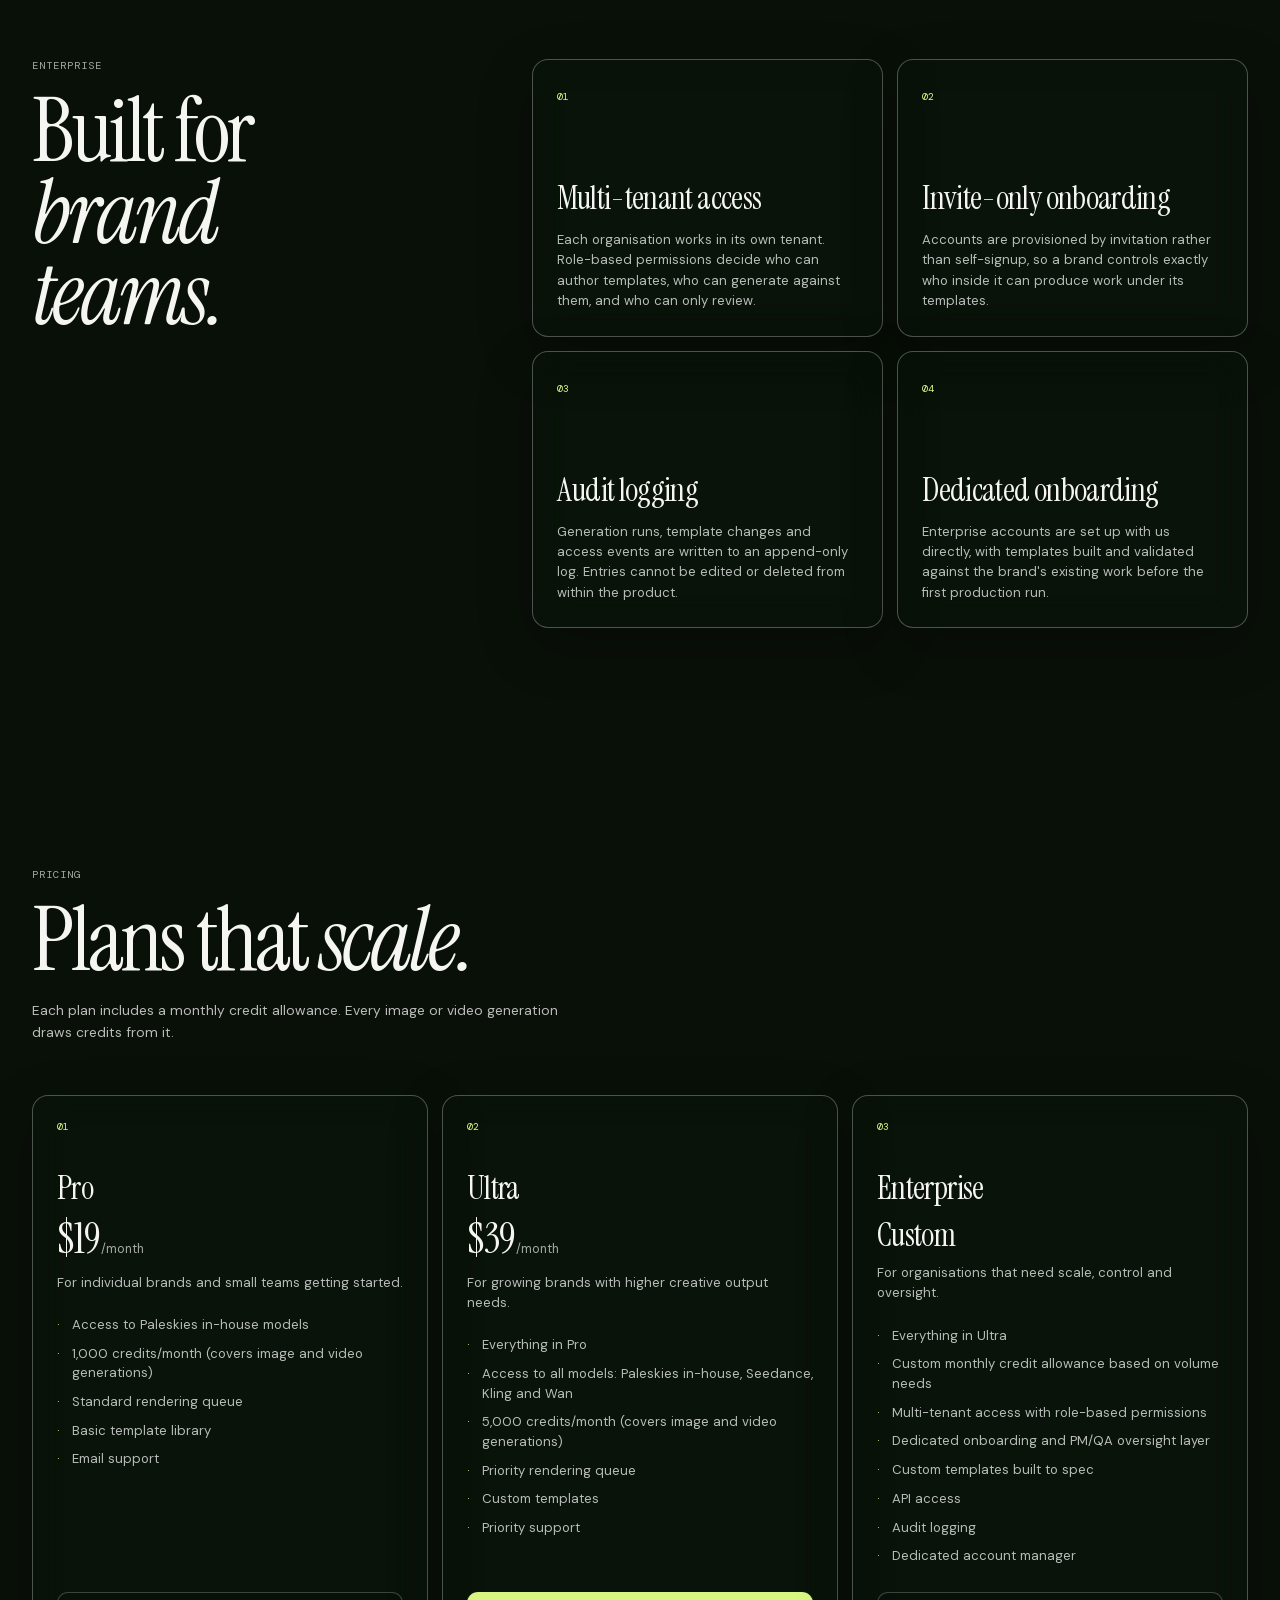
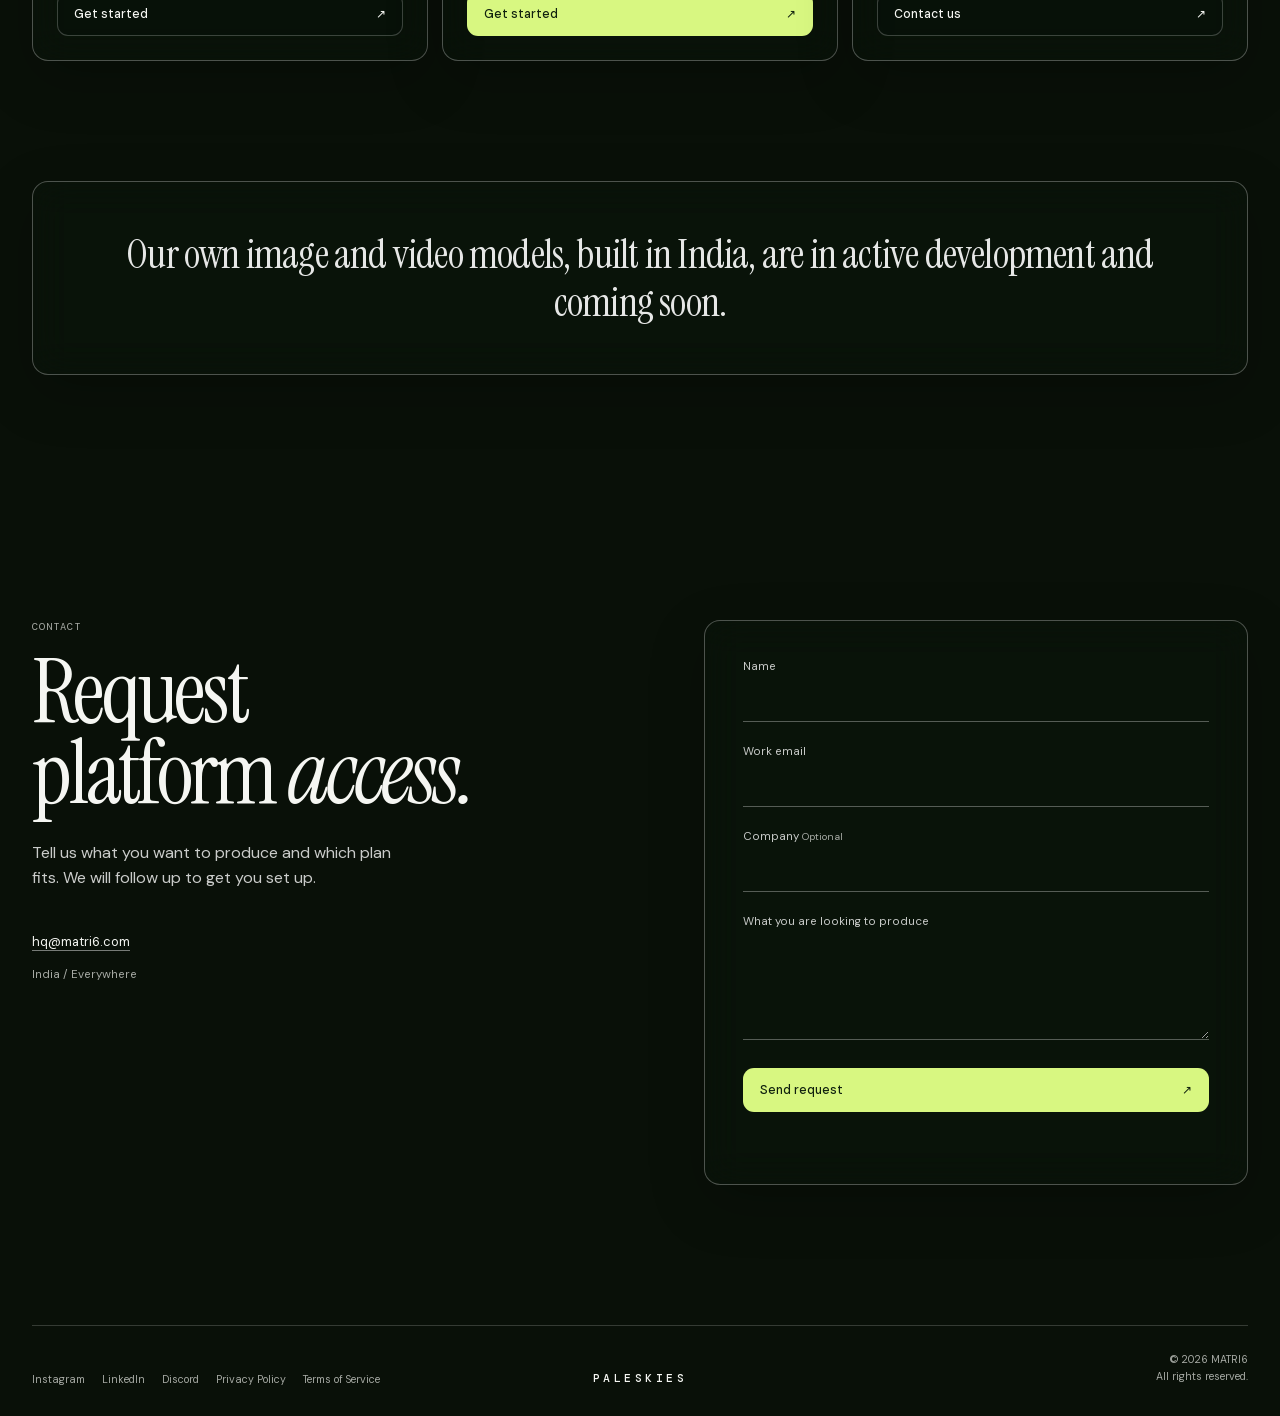
==== commit 6684e7b5: "Add files via upload" ====
--- a/index.html
+++ b/index.html
@@ -1,12 +1,16 @@
 <!doctype html>
-<html lang="en">
+<html lang="en" class="no-js">
 
 <head>
   <meta charset="UTF-8" />
   <meta name="viewport" content="width=device-width, initial-scale=1.0" />
-  <meta name="description" content="Paleskies — an AI-native B2B marketing studio. Website development and management, SEO and GEO, lead gen and performance marketing, video, AR/VR and CGI." />
-  <title>Paleskies: AI-native B2B marketing studio</title>
+  <title>Paleskies | AI Image &amp; Video Generation Platform for Brands</title>
+  <meta name="description"
+    content="Paleskies fine-tunes AI models to generate on-brand images and video inside templates you define. You pick the engine on every run." />
   <link rel="canonical" href="https://paleskies.matri6.com/" />
+  <meta name="robots" content="index, follow, max-image-preview:large, max-snippet:-1, max-video-preview:-1" />
+  <meta name="theme-color" content="#091008" />
+  <meta name="color-scheme" content="dark" />
 
   <!-- Favicon -->
   <link rel="icon" href="favicon.ico?v=1" sizes="any" />
@@ -19,35 +23,41 @@
   <meta property="og:site_name" content="Paleskies" />
   <meta property="og:locale" content="en_US" />
   <meta property="og:url" content="https://paleskies.matri6.com/" />
-  <meta property="og:title" content="Paleskies - AI-native B2B marketing studio" />
-  <meta property="og:description" content="Paleskies is an AI-native B2B marketing studio. Website development and management, SEO and GEO, lead gen and performance marketing, video, AR/VR and CGI." />
+  <meta property="og:title" content="Paleskies | AI Image &amp; Video Generation Platform for Brands" />
+  <meta property="og:description"
+    content="Fine-tuned AI models generating on-brand images and video inside your templates. Choose your engine: Paleskies in-house, Seedance, Kling or Wan." />
   <meta property="og:image" content="https://paleskies.matri6.com/og-image.jpg" />
   <meta property="og:image:type" content="image/jpeg" />
   <meta property="og:image:width" content="1200" />
   <meta property="og:image:height" content="630" />
-  <meta property="og:image:alt" content="Paleskies - a clearer view of what is possible. AI-native B2B marketing studio." />
+  <meta property="og:image:alt"
+    content="Paleskies: A clearer view of what is Possible. AI image and video generation." />
   <meta name="twitter:card" content="summary_large_image" />
-  <meta name="twitter:title" content="Paleskies - AI-native B2B marketing studio" />
-  <meta name="twitter:description" content="Paleskies is an AI-native B2B marketing studio. Website development and management, SEO and GEO, lead gen and performance marketing, video, AR/VR and CGI." />
+  <meta name="twitter:title" content="Paleskies | AI Image &amp; Video Generation Platform for Brands" />
+  <meta name="twitter:description"
+    content="Fine-tuned AI models generating on-brand images and video inside your templates. Choose your engine: Paleskies in-house, Seedance, Kling or Wan." />
   <meta name="twitter:image" content="https://paleskies.matri6.com/og-image.jpg" />
-  <meta name="twitter:image:alt" content="Paleskies - a clearer view of what is possible. AI-native B2B marketing studio." />
-  <link rel="preconnect" href="https://fonts.googleapis.com" />
-  <link rel="preconnect" href="https://fonts.gstatic.com" crossorigin />
-  <link
-    href="https://fonts.googleapis.com/css2?family=DM+Mono:wght@400;500&family=DM+Sans:opsz,wght@9..40,400;9..40,500;9..40,600&family=Instrument+Serif:ital@0;1&display=swap"
-    rel="stylesheet" />
+  <meta name="twitter:image:alt"
+    content="Paleskies: A clearer view of what is Possible. AI image and video generation." />
+
+  <!-- Fonts are self-hosted (see fonts/): same faces as before, but no third-party
+       stylesheet in the critical path and no request to a font CDN on page load. -->
+  <link rel="preload" href="fonts/instrument-serif-400.woff2" as="font" type="font/woff2" crossorigin />
+  <link rel="preload" href="fonts/dm-sans-var.woff2" as="font" type="font/woff2" crossorigin />
+  <link rel="preload" href="fonts/dm-mono-500.woff2" as="font" type="font/woff2" crossorigin />
   <link rel="stylesheet" href="style.css" />
   <script>
     /* One backdrop per visit, chosen before .scene is parsed so only the picked image is ever fetched.
        Runs here rather than in script.js: by the end of <body> the default image is already downloading. */
+    document.documentElement.classList.remove('no-js');
     // Every load starts at the top: drop any restored scroll offset, and strip a #hash before
-    // the browser can jump to it. In-page anchor clicks still work — they happen after load.
+    // the browser can jump to it. In-page anchor clicks still work, since they happen after load.
     if ('scrollRestoration' in history) history.scrollRestoration = 'manual';
     if (location.hash) history.replaceState(null, '', location.pathname + location.search);
     (() => {
-      const TOTAL = 7; // how many images/N.png exist — bump this when you add or remove one
+      const TOTAL = 7; // how many images/N.webp exist. Bump this when you add or remove one
       const KEY = 'paleskies-backdrop';
-      const apply = (n) => document.documentElement.style.setProperty('--background-image', `url("images/${n}.png")`);
+      const apply = (src) => document.documentElement.style.setProperty('--background-image', `url("${src}")`);
       let last = 0;
       try { last = Number(localStorage.getItem(KEY)) || 0; } catch (error) { /* storage blocked */ }
       let pick;
@@ -57,13 +67,122 @@
       } else {
         pick = Math.floor(Math.random() * TOTAL) + 1;
       }
-      apply(pick);
+      apply(`images/${pick}.webp`);
       try { localStorage.setItem(KEY, pick); } catch (error) { /* storage blocked */ }
-      // If TOTAL drifts past the real file count, fall back rather than render a bare background.
+      // .scene does not exist until <body> is parsed, so the backdrop would otherwise
+      // queue behind the fonts. Preloading here starts it as soon as it is chosen.
+      const hint = document.createElement('link');
+      hint.rel = 'preload';
+      hint.as = 'image';
+      hint.href = `images/${pick}.webp`;
+      hint.fetchPriority = 'high';
+      document.head.appendChild(hint);
+      // Two fallbacks in one probe: a browser too old for WebP, and a TOTAL that has
+      // drifted past the real file count. Either way we end up with a painted backdrop.
       const probe = new Image();
-      probe.onerror = () => { if (pick !== 1) apply(1); };
-      probe.src = `images/${pick}.png`;
+      probe.onerror = () => {
+        const png = new Image();
+        png.onerror = () => apply('images/1.png');
+        png.onload = () => apply(`images/${pick}.png`);
+        png.src = `images/${pick}.png`;
+      };
+      probe.src = `images/${pick}.webp`;
     })();
+  </script>
+
+  <script type="application/ld+json">
+  {
+    "@context": "https://schema.org",
+    "@graph": [
+      {
+        "@type": "Organization",
+        "@id": "https://paleskies.matri6.com/#organization",
+        "name": "Paleskies",
+        "url": "https://paleskies.matri6.com/",
+        "description": "Paleskies builds and operates an AI platform that generates on-brand images and video for brands.",
+        "logo": {
+          "@type": "ImageObject",
+          "url": "https://paleskies.matri6.com/Full_Logo.jpg",
+          "width": 1365,
+          "height": 768
+        },
+        "email": "hq@matri6.com",
+        "parentOrganization": { "@type": "Organization", "name": "MATRI6", "url": "https://matri6.com" },
+        "sameAs": [
+          "https://instagram.com/matri6.hq",
+          "https://linkedin.com/company/matri6",
+          "https://discord.gg/sTztxzJSG9"
+        ]
+      },
+      {
+        "@type": "WebSite",
+        "@id": "https://paleskies.matri6.com/#website",
+        "url": "https://paleskies.matri6.com/",
+        "name": "Paleskies",
+        "inLanguage": "en",
+        "publisher": { "@id": "https://paleskies.matri6.com/#organization" }
+      },
+      {
+        "@type": "WebPage",
+        "@id": "https://paleskies.matri6.com/#webpage",
+        "url": "https://paleskies.matri6.com/",
+        "name": "Paleskies | AI Image & Video Generation Platform for Brands",
+        "description": "Paleskies fine-tunes AI models to generate on-brand images and video inside templates brands define, with a user-selectable generation engine and PM/QA oversight.",
+        "inLanguage": "en",
+        "isPartOf": { "@id": "https://paleskies.matri6.com/#website" },
+        "about": { "@id": "https://paleskies.matri6.com/#platform" },
+        "primaryImageOfPage": { "@type": "ImageObject", "url": "https://paleskies.matri6.com/og-image.jpg" }
+      },
+      {
+        "@type": "SoftwareApplication",
+        "@id": "https://paleskies.matri6.com/#platform",
+        "name": "Paleskies",
+        "url": "https://paleskies.matri6.com/",
+        "applicationCategory": "MultimediaApplication",
+        "applicationSubCategory": "AI image and video generation",
+        "operatingSystem": "Web",
+        "description": "An AI image and video generation platform. Brands define templates that fix framing, composition, pacing and product handling; fine-tuned models generate inside those constraints, with the generation engine selectable per run and PM/QA review. In-house models built in India are in development.",
+        "featureList": [
+          "Image and video generation",
+          "Brand-defined generation templates",
+          "User-selectable generation engine: Paleskies in-house, Seedance, Kling, Wan",
+          "PM and QA review layer",
+          "Multi-tenant access with role-based permissions",
+          "Append-only audit logging",
+          "API access on the Enterprise plan"
+        ],
+        "offers": [
+          {
+            "@type": "Offer",
+            "name": "Pro",
+            "price": "19",
+            "priceCurrency": "USD",
+            "description": "For individual brands and small teams getting started.",
+            "priceSpecification": {
+              "@type": "UnitPriceSpecification",
+              "price": "19",
+              "priceCurrency": "USD",
+              "referenceQuantity": { "@type": "QuantitativeValue", "value": 1, "unitCode": "MON" }
+            }
+          },
+          {
+            "@type": "Offer",
+            "name": "Ultra",
+            "price": "39",
+            "priceCurrency": "USD",
+            "description": "For growing brands with higher creative output needs.",
+            "priceSpecification": {
+              "@type": "UnitPriceSpecification",
+              "price": "39",
+              "priceCurrency": "USD",
+              "referenceQuantity": { "@type": "QuantitativeValue", "value": 1, "unitCode": "MON" }
+            }
+          }
+        ],
+        "publisher": { "@id": "https://paleskies.matri6.com/#organization" }
+      }
+    ]
+  }
   </script>
 </head>
 
@@ -72,210 +191,295 @@
   <div class="veil" aria-hidden="true"></div>
   <div class="cursor" aria-hidden="true"></div>
 
-  <div class="loader" id="loader" aria-live="polite" aria-label="Loading Paleskies">
+  <!-- Decorative: the page content behind it is already in the accessibility tree. -->
+  <div class="loader" id="loader" aria-hidden="true">
     <span class="loader-word">PALESKIES</span>
   </div>
 
+  <a class="skip-link" href="#main">Skip to main content</a>
+
   <header class="site-header">
     <a class="wordmark" href="#top" aria-label="Paleskies home">PALESKIES</a>
+    <nav class="site-nav" id="site-nav" aria-label="Sections">
+      <ul>
+        <li><a href="#top">Home</a></li>
+        <li><a href="#about">About</a></li>
+        <li><a href="#platform">Platform</a></li>
+        <li><a href="#output">Output</a></li>
+        <li><a href="#enterprise">Enterprise</a></li>
+        <li><a href="#pricing">Pricing</a></li>
+        <li><a href="#contact">Contact</a></li>
+      </ul>
+    </nav>
   </header>
 
-  <main id="top">
-    <section class="hero section" aria-labelledby="hero-title">
+  <main id="main" tabindex="-1">
+    <section class="hero section" id="top" aria-labelledby="hero-title">
       <div class="hero-panel glass reveal">
         <div class="hero-copy-block">
-          <p class="eyebrow">AI-native B2B marketing studio</p>
-          <h1 id="hero-title">A clearer view of<br />what is <em>possible.</em></h1>
-          <p class="hero-copy">We help B2B brands get found, understood and chosen — AI-native systems
-            paired with human direction.</p>
+          <p class="eyebrow">AI image &amp; video generation platform</p>
+          <h1 id="hero-title">A clearer view of<br />what is <em>Possible.</em></h1>
+          <p class="hero-copy">Fine-tuned AI models generating on-brand images and video inside templates
+            you define, with our own India-built models in development.</p>
           <div class="button-row">
-            <a class="button button-solid" href="#contact">Start a conversation <span aria-hidden="true">↗</span></a>
-            <a class="button button-quiet" href="#work">Examples <span aria-hidden="true">↓</span></a>
+            <a class="button button-solid" href="#contact">Request platform access <span aria-hidden="true">↗</span></a>
+            <a class="button button-quiet" href="#platform">How it works <span aria-hidden="true">↓</span></a>
           </div>
         </div>
       </div>
     </section>
 
-    <section class="services section" id="services" aria-labelledby="services-title">
+    <section class="about section" id="about" aria-labelledby="about-title">
       <div class="section-heading reveal">
-        <p class="eyebrow">Services</p>
-        <h2 id="services-title">Our <em>Servings.</em></h2>
-      </div>
-      <div class="services-grid">
-        <article class="service glass reveal"><span>01</span>
-          <h3>Video Production</h3>
-          <p>High-end cinematic video production tailored to elevate your brand's story.</p>
-        </article>
-        <article class="service glass reveal"><span>02</span>
-          <h3>Augmented & Virtual Reality</h3>
-          <p>Immersive augmented and virtual reality experiences that push boundaries.</p>
-        </article>
-        <article class="service glass reveal"><span>03</span>
-          <h3>CGI/VFX</h3>
-          <p>Stunning computer-generated imagery and visual effects that feel inevitable.</p>
-        </article>
-        <article class="service glass reveal"><span>04</span>
-          <h3>Web Development &amp; Management</h3>
-          <p>Sites that load fast, read clearly and keep earning after launch — built, then looked
-            after.</p>
-        </article>
-        <article class="service glass reveal"><span>05</span>
-          <h3>SEO &amp; GEO</h3>
-          <p>Search engines and answer engines both: found by the people searching, cited by the
-            models they ask.</p>
-        </article>
-        <article class="service glass reveal"><span>06</span>
-          <h3>Lead Gen &amp; Performance Marketing</h3>
-          <p>Campaigns built to find the right buyers — measured on pipeline and payback, not
-            impressions.</p>
-        </article>
-      </div>
-    </section>
-
-    <section class="work section" id="work" aria-labelledby="work-title">
+        <p class="eyebrow">About</p>
+        <h2 id="about-title">India to<br /><em>the World!</em></h2>
+      </div>
+      <div class="about-copy glass reveal">
+        <p>Paleskies builds and operates an AI platform that generates images and video for brands. The
+          platform is the thing we make, sell and run. It is not work we perform on a brand's behalf.</p>
+        <p>The premise is deliberately narrow. Brands usually know what their work needs to look like;
+          what they lack is a way to produce it at the volume their channels demand without handing the
+          look over to a general-purpose model. Paleskies inverts that. The brand supplies the
+          template: the framing, the composition, the pacing, the constraints. Generation happens
+          inside it.</p>
+        <p>Today that generation runs on existing AI models we fine-tune for brand work, and the engine
+          is yours to pick on any given run: the Paleskies in-house models, Seedance, Kling or Wan. Our
+          own image and video models, built in India, are in active development. As they ship they join
+          the same list as another engine you can select.</p>
+      </div>
+    </section>
+
+    <section class="platform section" id="platform" aria-labelledby="platform-title">
       <div class="section-heading reveal">
-        <p class="eyebrow">Selected examples</p>
-        <h2 id="work-title">Made to <em>stay...</em></h2>
-      </div>
-      <div class="reel-grid" aria-label="Selected creative work">
+        <p class="eyebrow">Platform</p>
+        <h2 id="platform-title">How it <em>works.</em></h2>
+      </div>
+      <div class="platform-grid">
+        <article class="capability glass reveal"><span>01</span>
+          <h3>Brand-defined templates</h3>
+          <p>A template fixes what must not drift: framing, composition, pacing, type treatment, product
+            handling. Generation happens inside those constraints, so images and video hold their shape
+            across every run instead of varying one to the next.</p>
+        </article>
+        <article class="capability glass reveal"><span>02</span>
+          <h3>Choose your engine</h3>
+          <p>Model selection is yours, run by run: the Paleskies in-house models, Seedance, Kling or Wan.
+            Generate the same template through different engines and keep the one that reads best. Our
+            India-built models join the list as they ship.</p>
+        </article>
+        <article class="capability glass reveal"><span>03</span>
+          <h3>PM &amp; QA oversight</h3>
+          <p>Images and video pass through a review layer before they reach a brand team. Project
+            management and quality assurance are part of the platform, not a step bolted on at delivery.</p>
+        </article>
+      </div>
+    </section>
+
+    <section class="work section" id="output" aria-labelledby="output-title">
+      <div class="section-heading reveal">
+        <p class="eyebrow">Output</p>
+        <h2 id="output-title">Made to <em>stay...</em></h2>
+        <p class="section-intro">Video samples generated on the platform across common product
+          categories. The platform produces stills as well. These are platform output, not client
+          campaigns.</p>
+      </div>
+      <div class="reel-grid">
         <article class="reel-card reel-one reveal">
           <div class="reel-visual">
-            <!-- VIDEO 01 · Arc Smart Watch -->
+            <!-- SAMPLE 01 · Smart watch -->
             <video class="reel-video" data-src="videos/watch.mp4" data-poster=""
-              aria-label="Arc Smart Watch — smart watch turning above a lunar surface" muted loop playsinline
-              preload="metadata"></video>
+              aria-label="Generated sample: a smart watch turning above a lunar surface" muted loop playsinline
+              preload="none"></video>
             <span class="reel-mark">01</span>
           </div>
           <div class="reel-meta">
-            <h3>Arc Smart Watch</h3>
-          </div>
-          <button class="sound-toggle" type="button" aria-label="Enable sound for Arc Smart Watch"
+            <h3>Smart watch</h3>
+          </div>
+          <button class="sound-toggle" type="button" aria-label="Enable sound for the smart watch sample"
             aria-pressed="false"><span class="sound-bars" aria-hidden="true"><i></i><i></i><i></i></span><span
               class="sound-label">Sound</span></button>
         </article>
         <article class="reel-card reel-two reveal">
           <div class="reel-visual">
-            <!-- VIDEO 02 · Orma Lemonade -->
+            <!-- SAMPLE 02 · Beverage -->
             <video class="reel-video" data-src="videos/bottle.mp4" data-poster=""
-              aria-label="Orma Lemonade — lemon water bottle suspended against blue" muted loop playsinline
-              preload="metadata"></video>
+              aria-label="Generated sample: a lemon water bottle suspended against blue" muted loop playsinline
+              preload="none"></video>
             <span class="reel-mark">02</span>
           </div>
           <div class="reel-meta">
-            <h3>Orma Lemonade</h3>
-          </div>
-          <button class="sound-toggle" type="button" aria-label="Enable sound for Orma Lemonade"
+            <h3>Beverage</h3>
+          </div>
+          <button class="sound-toggle" type="button" aria-label="Enable sound for the beverage sample"
             aria-pressed="false"><span class="sound-bars" aria-hidden="true"><i></i><i></i><i></i></span><span
               class="sound-label">Sound</span></button>
         </article>
         <article class="reel-card reel-three reveal">
           <div class="reel-visual">
-            <!-- VIDEO 03 · Field Shoes -->
+            <!-- SAMPLE 03 · Footwear -->
             <video class="reel-video" data-src="videos/shoes.mp4" data-poster=""
-              aria-label="Field Shoes — sneaker turning against a slate backdrop" muted loop playsinline
-              preload="metadata"></video>
+              aria-label="Generated sample: a sneaker turning against a slate backdrop" muted loop playsinline
+              preload="none"></video>
             <span class="reel-mark">03</span>
           </div>
           <div class="reel-meta">
-            <h3>Field Shoes</h3>
-          </div>
-          <button class="sound-toggle" type="button" aria-label="Enable sound for Field Shoes"
+            <h3>Footwear</h3>
+          </div>
+          <button class="sound-toggle" type="button" aria-label="Enable sound for the footwear sample"
             aria-pressed="false"><span class="sound-bars" aria-hidden="true"><i></i><i></i><i></i></span><span
               class="sound-label">Sound</span></button>
         </article>
         <article class="reel-card reel-four reveal">
           <div class="reel-visual">
-            <!-- VIDEO 04 · Alba Sunglasses -->
+            <!-- SAMPLE 04 · Eyewear -->
             <video class="reel-video" data-src="videos/sunglasses.mp4" data-poster=""
-              aria-label="Alba Sunglasses — round frames lit in warm shadow" muted loop playsinline
-              preload="metadata"></video>
+              aria-label="Generated sample: round sunglasses lit in warm shadow" muted loop playsinline
+              preload="none"></video>
             <span class="reel-mark">04</span>
           </div>
           <div class="reel-meta">
-            <h3>Alba Sunglasses</h3>
-          </div>
-          <button class="sound-toggle" type="button" aria-label="Enable sound for Alba Sunglasses"
+            <h3>Eyewear</h3>
+          </div>
+          <button class="sound-toggle" type="button" aria-label="Enable sound for the eyewear sample"
             aria-pressed="false"><span class="sound-bars" aria-hidden="true"><i></i><i></i><i></i></span><span
               class="sound-label">Sound</span></button>
         </article>
       </div>
-    </section>
-
-    <section class="principles section" aria-labelledby="principles-title">
+      <!-- PLACEHOLDER · Case studies. Nothing goes here until a customer has cleared being named.
+           Do not populate with example brands: everything above is platform output, not client work. -->
+    </section>
+
+    <section class="principles section" id="enterprise" aria-labelledby="enterprise-title">
       <div class="section-heading reveal">
-        <p class="eyebrow">Why Paleskies</p>
-        <h2 id="principles-title">A different<br /><em>kind of studio.</em></h2>
+        <p class="eyebrow">Enterprise</p>
+        <h2 id="enterprise-title">Built for<br /><em>brand teams.</em></h2>
       </div>
       <div class="principle-grid">
         <article class="principle glass reveal"><span>01</span>
-          <h3>Fast delivery</h3>
-          <p>Exceptional work, delivered in one to two days.</p>
+          <h3>Multi-tenant access</h3>
+          <p>Each organisation works in its own tenant. Role-based permissions decide who can author
+            templates, who can generate against them, and who can only review.</p>
         </article>
         <article class="principle glass reveal"><span>02</span>
-          <h3>Accessible excellence</h3>
-          <p>AI-native systems and discerning human direction give more room to make things matter.</p>
+          <h3>Invite-only onboarding</h3>
+          <p>Accounts are provisioned by invitation rather than self-signup, so a brand controls exactly
+            who inside it can produce work under its templates.</p>
         </article>
         <article class="principle glass reveal"><span>03</span>
-          <h3>Visual distinction</h3>
-          <p>Work with the texture and intention of a point of view — never generic output.</p>
+          <h3>Audit logging</h3>
+          <p>Generation runs, template changes and access events are written to an append-only log.
+            Entries cannot be edited or deleted from within the product.</p>
         </article>
         <article class="principle glass reveal"><span>04</span>
-          <h3>Built to continue</h3>
-          <p>We stay close after launch — managing, measuring and improving what we build.</p>
+          <h3>Dedicated onboarding</h3>
+          <p>Enterprise accounts are set up with us directly, with templates built and validated against
+            the brand's existing work before the first production run.</p>
+        </article>
+      </div>
+    </section>
+
+    <section class="pricing section" id="pricing" aria-labelledby="pricing-title">
+      <div class="section-heading reveal">
+        <p class="eyebrow">Pricing</p>
+        <h2 id="pricing-title">Plans that <em>scale.</em></h2>
+        <p class="section-intro">Each plan includes a monthly credit allowance. Every image or video
+          generation draws credits from it.</p>
+      </div>
+      <div class="pricing-grid">
+        <article class="tier glass reveal"><span>01</span>
+          <h3>Pro</h3>
+          <p class="tier-price">$19<span>/month</span></p>
+          <p class="tier-for">For individual brands and small teams getting started.</p>
+          <ul class="tier-features">
+            <li>Access to Paleskies in-house models</li>
+            <li>1,000 credits/month (covers image and video generations)</li>
+            <li>Standard rendering queue</li>
+            <li>Basic template library</li>
+            <li>Email support</li>
+          </ul>
+          <a class="button button-quiet" href="#contact">Get started <span aria-hidden="true">↗</span></a>
+        </article>
+        <article class="tier glass reveal"><span>02</span>
+          <h3>Ultra</h3>
+          <p class="tier-price">$39<span>/month</span></p>
+          <p class="tier-for">For growing brands with higher creative output needs.</p>
+          <ul class="tier-features">
+            <li>Everything in Pro</li>
+            <li>Access to all models: Paleskies in-house, Seedance, Kling and Wan</li>
+            <li>5,000 credits/month (covers image and video generations)</li>
+            <li>Priority rendering queue</li>
+            <li>Custom templates</li>
+            <li>Priority support</li>
+          </ul>
+          <a class="button button-solid" href="#contact">Get started <span aria-hidden="true">↗</span></a>
+        </article>
+        <article class="tier glass reveal"><span>03</span>
+          <h3>Enterprise</h3>
+          <p class="tier-price is-word">Custom</p>
+          <p class="tier-for">For organisations that need scale, control and oversight.</p>
+          <ul class="tier-features">
+            <li>Everything in Ultra</li>
+            <li>Custom monthly credit allowance based on volume needs</li>
+            <li>Multi-tenant access with role-based permissions</li>
+            <li>Dedicated onboarding and PM/QA oversight layer</li>
+            <li>Custom templates built to spec</li>
+            <li>API access</li>
+            <li>Audit logging</li>
+            <li>Dedicated account manager</li>
+          </ul>
+          <a class="button button-quiet" href="#contact">Contact us <span aria-hidden="true">↗</span></a>
         </article>
       </div>
     </section>
 
     <section class="announcement section">
       <div class="announcement-box glass reveal">
-        <p>We're soon launching an A.I. for your Product Video Generation, Thanks for your interest & patience!</p>
-      </div>
-    </section>
-
-    <!-- <section class="testimonials section" aria-labelledby="testimonial-title">
-        <p class="eyebrow reveal">03 / In their words</p>
-        <div class="quote-stage glass reveal" aria-live="polite">
-          <figure class="quote is-active"><blockquote id="testimonial-title">“Paleskies found the emotional center of the object, then made it feel inevitable.”</blockquote><figcaption><strong>Elena Moreau</strong><span>Founder, Orma</span></figcaption></figure>
-          <figure class="quote"><blockquote>“The output has the clarity of a major campaign, with the agility of a very small, very focused team.”</blockquote><figcaption><strong>Jon Bell</strong><span>Creative Director, Arc</span></figcaption></figure>
-          <figure class="quote"><blockquote>“It is rare to find a studio that makes new technology feel so quietly human.”</blockquote><figcaption><strong>Mina Sato</strong><span>Brand Lead, Alba</span></figcaption></figure>
-          <div class="quote-dots" aria-label="Testimonial selection"><button class="is-active" type="button" aria-label="Show testimonial 1"></button><button type="button" aria-label="Show testimonial 2"></button><button type="button" aria-label="Show testimonial 3"></button></div>
-        </div>
-      </section> -->
+        <p>Our own image and video models, built in India, are in active development and coming soon.</p>
+      </div>
+    </section>
+
+    <!-- PLACEHOLDER · Customer quotes. Styles for this block live under "Testimonials" in style.css.
+         Leave empty until a named customer has approved their quote and attribution in writing. -->
 
     <section class="contact section" id="contact" aria-labelledby="contact-title">
       <div class="contact-info reveal">
         <p class="eyebrow">Contact</p>
-        <h2 id="contact-title">Something<br />worth <em>making?</em></h2>
-        <p>Tell us what you are imagining. We will make space for the conversation.</p>
+        <h2 id="contact-title">Request<br />platform <em>access.</em></h2>
+        <p>Tell us what you want to produce and which plan fits. We will follow up to get you set
+          up.</p>
         <div class="contact-links"><a href="mailto:hq@matri6.com">hq@matri6.com</a><span>India / Everywhere</span></div>
       </div>
-      <!-- Formspree: swap YOUR_FORM_ID for the id in your endpoint (formspree.io/f/xxxxxxxx).
-             method/action are set here so the form still submits if JavaScript never runs. -->
+      <!-- Formspree endpoint. method/action are set here so the form still submits if JavaScript never runs. -->
       <form class="contact-form glass reveal" id="contact-form" action="https://formspree.io/f/xdaqbknq" method="POST">
         <div class="field"><label for="name">Name</label><input id="name" name="name" autocomplete="name" required />
         </div>
-        <div class="field"><label for="email">Email</label><input id="email" name="email" type="email"
+        <div class="field"><label for="email">Work email</label><input id="email" name="email" type="email"
             autocomplete="email" required /></div>
         <div class="field"><label for="company">Company <span>Optional</span></label><input id="company" name="company"
             autocomplete="organization" /></div>
-        <div class="field"><label for="message">A few words</label><textarea id="message" name="message" rows="4"
-            required></textarea></div>
-        <input type="hidden" name="_subject" value="New inquiry from the Paleskies site" />
+        <div class="field"><label for="message">What you are looking to produce</label><textarea id="message"
+            name="message" rows="4" required></textarea></div>
+        <input type="hidden" name="_subject" value="New platform access request from the Paleskies site" />
         <input class="honeypot" type="text" name="_gotcha" tabindex="-1" autocomplete="off" aria-hidden="true" />
-        <button class="button button-solid submit" type="submit">Send inquiry <span aria-hidden="true">↗</span></button>
+        <button class="button button-solid submit" type="submit">Send request <span
+            aria-hidden="true">↗</span></button>
         <p class="form-status" id="form-status" role="status"></p>
       </form>
     </section>
   </main>
 
   <footer class="site-footer">
-    <div class="footer-social"><a href="https://instagram.com/matri6.hq" target="_blank">Instagram</a>
-      <a href="https://linkedin.com/company/matri6" target="_blank">LinkedIn</a>
-    <a href="https://discord.gg/sTztxzJSG9" target="_blank">Discord</a></div>
+    <div class="footer-social"><a href="https://instagram.com/matri6.hq" target="_blank" rel="noopener">Instagram</a>
+      <a href="https://linkedin.com/company/matri6" target="_blank" rel="noopener">LinkedIn</a>
+      <a href="https://discord.gg/sTztxzJSG9" target="_blank" rel="noopener">Discord</a>
+      <a href="privacy.html">Privacy Policy</a>
+      <a href="terms.html">Terms of Service</a>
+    </div>
     <a class="footer-mark" href="#top">PALESKIES</a>
-    <p>© <span id="year"></span> <a href="https://matri6.com" target="_blank">MATRI6</a><br />All rights reserved.</p>
+    <p>© <span id="year"></span> <a href="https://matri6.com" target="_blank" rel="noopener">MATRI6</a><br />All rights
+      reserved.</p>
   </footer>
-  <script src="script.js"></script>
+  <script src="script.js" defer></script>
 </body>
 
 </html>
--- a/style.css
+++ b/style.css
@@ -1,10 +1,19 @@
 /* ==========================================================================
-   Paleskies — one rule per line, grouped in the order the page renders.
+   Paleskies: one rule per line, grouped in the order the page renders.
    ========================================================================== */
+
+/* Fonts: self-hosted so nothing render-blocking sits on a third-party origin.
+   Same faces as the previous Google Fonts link; latin subset only. DM Sans is the
+   variable file, so one download covers both weights the site uses. */
+@font-face { font-family: "DM Mono"; font-style: normal; font-weight: 400; font-display: swap; src: url("fonts/dm-mono-400.woff2") format("woff2"); unicode-range: U+0000-00FF, U+0131, U+0152-0153, U+02BB-02BC, U+02C6, U+02DA, U+02DC, U+0304, U+0308, U+0329, U+2000-206F, U+20AC, U+2122, U+2191, U+2193, U+2212, U+2215, U+FEFF, U+FFFD; }
+@font-face { font-family: "DM Mono"; font-style: normal; font-weight: 500; font-display: swap; src: url("fonts/dm-mono-500.woff2") format("woff2"); unicode-range: U+0000-00FF, U+0131, U+0152-0153, U+02BB-02BC, U+02C6, U+02DA, U+02DC, U+0304, U+0308, U+0329, U+2000-206F, U+20AC, U+2122, U+2191, U+2193, U+2212, U+2215, U+FEFF, U+FFFD; }
+@font-face { font-family: "DM Sans"; font-style: normal; font-weight: 400 500; font-display: swap; src: url("fonts/dm-sans-var.woff2") format("woff2"); unicode-range: U+0000-00FF, U+0131, U+0152-0153, U+02BB-02BC, U+02C6, U+02DA, U+02DC, U+0304, U+0308, U+0329, U+2000-206F, U+20AC, U+2122, U+2191, U+2193, U+2212, U+2215, U+FEFF, U+FFFD; }
+@font-face { font-family: "Instrument Serif"; font-style: normal; font-weight: 400; font-display: swap; src: url("fonts/instrument-serif-400.woff2") format("woff2"); unicode-range: U+0000-00FF, U+0131, U+0152-0153, U+02BB-02BC, U+02C6, U+02DA, U+02DC, U+0304, U+0308, U+0329, U+2000-206F, U+20AC, U+2122, U+2191, U+2193, U+2212, U+2215, U+FEFF, U+FFFD; }
+@font-face { font-family: "Instrument Serif"; font-style: italic; font-weight: 400; font-display: swap; src: url("fonts/instrument-serif-400-italic.woff2") format("woff2"); unicode-range: U+0000-00FF, U+0131, U+0152-0153, U+02BB-02BC, U+02C6, U+02DA, U+02DC, U+0304, U+0308, U+0329, U+2000-206F, U+20AC, U+2122, U+2191, U+2193, U+2212, U+2215, U+FEFF, U+FFFD; }
 
 /* Variables */
 :root {
-  --background-image: url("/images/1.png");
+  --background-image: url("images/1.webp");
   --ink: #f5f6f2;
   --muted: rgba(245, 246, 242, .67);
   --line: rgba(255, 255, 255, .21);
@@ -37,7 +46,7 @@
 html { scrollbar-width: none; -ms-overflow-style: none; }
 html::-webkit-scrollbar, body::-webkit-scrollbar { width: 0; height: 0; display: none; }
 
-/* Cursor — a white dot in difference blend reads as the inverse of whatever sits under it.
+/* Cursor: a white dot in difference blend reads as the inverse of whatever sits under it.
    Pointer devices only, so touch screens keep their native behaviour. */
 .cursor { display: none; }
 @media (hover: hover) and (pointer: fine) {
@@ -59,15 +68,36 @@
 .scene { z-index: -3; background-image: var(--background-image); background-position: 65% var(--background-y); background-size: cover; background-repeat: no-repeat; transform: scale(1.02); will-change: background-position; }
 .veil { z-index: -2; background: linear-gradient(90deg, rgba(3, 7, 4, .68), rgba(3, 7, 4, .17) 62%, rgba(2, 7, 5, .25)), linear-gradient(0deg, rgba(2, 8, 4, .47), transparent 48%); }
 .section { width: min(1400px, calc(100% - 64px)); margin-inline: auto; }
-.site-header { position: fixed; z-index: 10; top: 0; left: 0; display: flex; justify-content: center; width: 100%; padding: 26px 32px; pointer-events: none; }
+main > section[id] { scroll-margin-top: 104px; } /* clears the fixed header on anchor jumps */
+.site-header { position: fixed; z-index: 10; top: 0; left: 0; display: flex; align-items: center; justify-content: space-between; gap: 24px; width: 100%; padding: 26px 32px; pointer-events: none; }
+/* Same colours as .veil. Held near-solid through the wordmark and nav band before
+   fading out: the backdrops include near-white halftones and lime, and without this
+   the header type drops to ~2:1 against them. Measured worst case is now 6.7:1. */
+.site-header::before { position: absolute; z-index: -1; content: ""; inset: 0 0 auto 0; height: 150px; background: linear-gradient(180deg, rgba(3, 7, 4, .88) 0%, rgba(3, 7, 4, .78) 38%, rgba(3, 7, 4, 0) 100%); pointer-events: none; }
 .wordmark, .footer-mark { font-family: var(--mono); font-size: .72rem; font-weight: 500; letter-spacing: .3em; }
 .wordmark { pointer-events: auto; transition: opacity .4s var(--ease); }
 
+/* Section nav */
+.site-nav { pointer-events: auto; scrollbar-width: none; }
+.site-nav::-webkit-scrollbar { width: 0; height: 0; display: none; }
+.site-nav ul { display: flex; gap: 22px; margin: 0; padding: 0; list-style: none; }
+.site-nav a { display: block; padding-block: 2px; color: var(--muted); font-family: var(--mono); font-size: .66rem; font-weight: 500; letter-spacing: .12em; text-transform: uppercase; transition: color .3s var(--ease), box-shadow .3s var(--ease); }
+.site-nav a:hover { color: var(--ink); }
+.site-nav a.is-current { color: var(--ink); box-shadow: 0 1px 0 var(--accent); } /* underline, not colour alone */
+
+/* Skip link: first tab stop, off-screen until focused. */
+.skip-link { position: fixed; z-index: 30; top: 0; left: 50%; padding: 10px 16px; color: #10210e; border-radius: 0 0 11px 11px; background: var(--accent); font-family: var(--mono); font-size: .66rem; font-weight: 500; letter-spacing: .1em; text-transform: uppercase; transform: translate(-50%, -130%); transition: transform .3s var(--ease); }
+.skip-link:focus { transform: translate(-50%, 0); }
+main:focus { outline: none; }
+
 /* Glass system */
 .glass { background: rgba(17, 26, 19, var(--glass-opacity)); border: 1px solid rgba(255, 255, 255, var(--glass-border-opacity)); border-radius: var(--radius); box-shadow: var(--glass-shadow); -webkit-backdrop-filter: blur(var(--glass-blur)) saturate(var(--glass-saturation)); backdrop-filter: blur(var(--glass-blur)) saturate(var(--glass-saturation)); }
 
 /* Loader */
-.loader { position: fixed; z-index: 20; inset: 0; display: grid; place-items: center; background: rgba(4, 9, 5, .62); -webkit-backdrop-filter: blur(14px); backdrop-filter: blur(14px); transition: opacity .7s var(--ease), visibility .7s; }
+/* The failsafe animation only ever fires if script.js never adds .is-loaded, so a
+   scripting failure degrades to a visible page instead of a permanent overlay. */
+.loader { position: fixed; z-index: 20; inset: 0; display: grid; place-items: center; background: rgba(4, 9, 5, .62); -webkit-backdrop-filter: blur(14px); backdrop-filter: blur(14px); transition: opacity .7s var(--ease), visibility .7s; animation: loaderFailsafe .3s var(--ease) 6s forwards; }
+.no-js .loader { display: none; }
 .loader-word { font-family: var(--mono); font-size: clamp(1rem, 2.2vw, 1.6rem); font-weight: 500; letter-spacing: .42em; animation: loaderBreathe 1.6s var(--ease) both; }
 body.is-loaded .loader { opacity: 0; visibility: hidden; }
 body.is-loaded .loader-word { transform: translateY(calc(-50svh + 32px)) scale(.45); transition: transform .8s var(--ease); }
@@ -105,7 +135,7 @@
 .reel-visual::before { z-index: -2; background: var(--background-image) center / auto 125% no-repeat; transform: scale(1.08); animation: drift 14s ease-in-out infinite alternate; }
 .reel-visual::after { z-index: -1; mix-blend-mode: color; opacity: .7; }
 
-/* Placeholder wash — sits under .reel-video, so it only shows before a video paints. */
+/* Placeholder wash: sits under .reel-video, so it only shows before a video paints. */
 .reel-one .reel-visual::after { background: #4075bd; }
 .reel-two .reel-visual::after { background: #9a644e; }
 .reel-three .reel-visual::after { background: #2d6d50; }
@@ -130,15 +160,23 @@
 .sound-bars i:nth-child(2) { height: 9px; animation-delay: -.25s !important; }
 .sound-bars i:nth-child(3) { height: 6px; animation-delay: -.5s !important; }
 
-/* Services */
-.services { padding: 120px 0 0; }
-.services-grid { display: grid; grid-template-columns: repeat(3, 1fr); gap: 14px; }
-.service { min-height: 232px; padding: 24px; }
-.service span { color: var(--accent); font-family: var(--mono); font-size: .63rem; }
-.service h3 { margin-top: 72px; font-family: var(--display); font-size: 2rem; font-weight: 400; letter-spacing: -.02em; }
-.service p { margin-top: 11px; color: rgba(255,255,255,.72); font-size: .82rem; line-height: 1.55; }
-
-/* USP */
+/* Platform capabilities: the card rules the Services grid used, unchanged. */
+.platform { padding: 120px 0 0; }
+.platform-grid { display: grid; grid-template-columns: repeat(6, 1fr); gap: 14px; }
+.capability { min-height: 232px; padding: 24px; grid-column: span 2; }
+.capability span { color: var(--accent); font-family: var(--mono); font-size: .63rem; }
+.capability h3 { margin-top: 72px; font-family: var(--display); font-size: 2rem; font-weight: 400; letter-spacing: -.02em; }
+.capability p { margin-top: 11px; color: rgba(255,255,255,.72); font-size: .82rem; line-height: 1.55; }
+
+/* About */
+.about { display: grid; grid-template-columns: 1.05fr 1.95fr; gap: clamp(50px, 9vw, 180px); align-items: start; padding: 120px 0 0; }
+.about .section-heading { position: sticky; top: 150px; margin-bottom: 0; }
+.about-copy { padding: clamp(26px, 3.4vw, 44px); }
+.about-copy p { color: rgba(255,255,255,.79); font-size: .95rem; line-height: 1.62; }
+.about-copy p + p { margin-top: 18px; }
+.section-intro { max-width: 54ch; margin-top: 20px; color: rgba(255,255,255,.72); font-size: .86rem; line-height: 1.55; }
+
+/* Enterprise */
 .principles { display: grid; grid-template-columns: 1.05fr 1.95fr; gap: clamp(50px, 9vw, 180px); align-items: start; padding: 120px 0; }
 .principles .section-heading { position: sticky; top: 150px; }
 .principle-grid { display: grid; grid-template-columns: 1fr 1fr; gap: 14px; }
@@ -147,12 +185,28 @@
 .principle h3 { margin-top: 72px; font-family: var(--display); font-size: 2rem; font-weight: 400; letter-spacing: -.02em; }
 .principle p { margin-top: 11px; color: rgba(255,255,255,.72); font-size: .82rem; line-height: 1.55; }
 
+/* Pricing: same 6-column grid, .glass card, accent numeral and type scale as
+   .capability; only the price line, feature list and pinned button are new. */
+.pricing { padding: 120px 0; }
+.pricing-grid { display: grid; grid-template-columns: repeat(6, 1fr); gap: 14px; }
+.tier { display: flex; flex-direction: column; padding: 24px; grid-column: span 2; }
+.tier > span { color: var(--accent); font-family: var(--mono); font-size: .63rem; }
+.tier h3 { margin-top: 34px; font-family: var(--display); font-size: 2rem; font-weight: 400; letter-spacing: -.02em; }
+.tier-price { margin-top: 10px; font-family: var(--display); font-size: 2.6rem; letter-spacing: -.02em; line-height: 1; }
+.tier-price span { color: var(--muted); font-family: var(--sans); font-size: .78rem; letter-spacing: 0; }
+.tier-price.is-word { font-size: 2rem; } /* "Custom" is a word, not a figure, so match the tier name */
+.tier-for { margin-top: 12px; color: rgba(255,255,255,.72); font-size: .82rem; line-height: 1.55; }
+.tier-features { display: grid; gap: 9px; margin: 22px 0 26px; padding: 0; list-style: none; }
+.tier-features li { position: relative; padding-left: 15px; color: rgba(255,255,255,.72); font-size: .82rem; line-height: 1.5; }
+.tier-features li::before { position: absolute; left: 0; content: "·"; color: var(--accent); }
+.tier .button { margin-top: auto; } /* pins the CTA to the card floor so the three line up */
+
 /* Announcement */
 .announcement { padding-bottom: 120px; }
 .announcement-box { padding: clamp(32px, 5vw, 48px); text-align: center; }
 .announcement-box p { font-family: var(--display); font-size: clamp(1.8rem, 3.5vw, 2.5rem); letter-spacing: -.02em; line-height: 1.2; margin: 0; color: rgba(255,255,255,.9); }
 
-/* Testimonials — markup is currently commented out in index.html; kept for when it returns. */
+/* Testimonials: markup is currently commented out in index.html; kept for when it returns. */
 .testimonials { padding: 118px 0; }
 .testimonials > .eyebrow { margin-bottom: 20px; }
 .quote-stage { position: relative; min-height: clamp(430px, 35vw, 560px); overflow: hidden; padding: 0; }
@@ -200,6 +254,7 @@
 /* Animations */
 .reveal { opacity: 0; transform: translateY(16px); transition: opacity .9s var(--ease), transform .9s var(--ease); }
 .reveal.is-visible { opacity: 1; transform: none; }
+@keyframes loaderFailsafe { to { opacity: 0; visibility: hidden; } }
 @keyframes loaderBreathe { from { opacity: 0; letter-spacing: .6em; } to { opacity: 1; letter-spacing: .42em; } }
 @keyframes drift { from { transform: scale(1.08) translate3d(-1%, -1%, 0); } to { transform: scale(1.16) translate3d(1%, 1%, 0); } }
 @keyframes sound { to { height: 10px; } }
@@ -218,7 +273,10 @@
   .reel-card:nth-child(4) { padding-top: 36px; }
   .principles, .contact { grid-template-columns: 1fr; gap: 10px; }
   .principles .section-heading { position: static; }
-  .services-grid, .principle-grid { gap: 10px; grid-template-columns: 1fr; }
+  .platform-grid, .principle-grid, .pricing-grid { gap: 10px; grid-template-columns: 1fr; }
+  .capability, .tier { grid-column: auto; }
+  .about { grid-template-columns: 1fr; gap: 10px; padding-top: 96px; }
+  .about .section-heading { position: static; }
   .contact { padding-bottom: 95px; }
   .site-footer { grid-template-columns: 1fr 1fr; gap: 26px; }
   .footer-mark { grid-column: span 2; grid-row: 1; }
@@ -226,11 +284,22 @@
   .site-footer p { grid-column: 2; grid-row: 2; }
 }
 
+/* Header nav: below this the wordmark and seven links no longer fit on one line. */
+@media (max-width: 640px) {
+  .site-header { flex-wrap: wrap; justify-content: center; gap: 11px; padding: 18px 14px 12px; }
+  .site-nav { width: 100%; }
+  /* Wraps rather than scrolls: seven items overflow every phone width, and a hidden
+     scrollbar would leave Contact clipped with nothing to signal it is reachable. */
+  .site-nav ul { flex-wrap: wrap; justify-content: center; gap: 8px 15px; padding-inline: 4px; }
+  .site-nav a { font-size: .6rem; letter-spacing: .08em; }
+  main > section[id] { scroll-margin-top: 116px; } /* clears the header at its two-row height */
+}
+
 /* Phone */
 @media (max-width: 520px) {
   .scene { background-size: auto 132%; background-position-x: 59%; }
   .site-header { padding: 20px 14px; }
-  .hero { padding: 86px 14px 36px; }
+  .hero { padding: 120px 14px 36px; }
   .section, .site-footer { width: calc(100% - 28px); }
   .hero-panel { width: 100%; min-height: 0; padding: 64px 22px 68px; }
   .hero-panel h1 { font-size: clamp(3.25rem, 14.5vw, 4.35rem); }
@@ -238,7 +307,9 @@
   .hero-copy { max-width: 31ch; font-size: .95rem; }
   .button-row { width: 100%; }
   .hero-note { position: static; margin-top: 52px; transform: none; white-space: normal; }
-  .services, .work, .principles, .testimonials { padding: 86px 0; }
+  .platform, .work, .principles, .testimonials { padding: 86px 0; }
+  .pricing { padding: 86px 0; }
+  .about { padding: 86px 0 0; }
   .announcement { padding-bottom: 86px; }
   .reel-grid { gap: 9px; }
   .reel-card:nth-child(2) { padding-top: 29px; }
@@ -247,9 +318,9 @@
   .reel-meta p { font-size: .62rem; }
   .sound-toggle { right: 8px; bottom: 48px; padding: 5px 6px; }
   .sound-label { display: none; }
-  .services-grid, .principle-grid { grid-template-columns: 1fr; }
-  .service, .principle { min-height: 180px; }
-  .service h3, .principle h3 { margin-top: 38px; }
+  .platform-grid, .principle-grid, .pricing-grid { grid-template-columns: 1fr; }
+  .capability, .principle { min-height: 180px; }
+  .capability h3, .principle h3 { margin-top: 38px; }
   .quote-stage { min-height: 440px; }
   .quote { grid-template-columns: 1fr; padding: 30px 25px; }
   .quote blockquote { font-size: clamp(2.15rem, 10vw, 3rem); }
@@ -262,3 +333,39 @@
 @media (prefers-reduced-motion: reduce) {
   *, *::before, *::after { scroll-behavior: auto !important; animation-duration: .01ms !important; animation-iteration-count: 1 !important; transition-duration: .01ms !important; }
 }
+
+/* ==========================================================================
+   Legal pages and 404: no new design language, just prose sizing for the
+   .glass panel the hero already uses.
+   ========================================================================== */
+
+.page { padding: 148px 0 40px; }
+.page-heading { margin-bottom: 34px; }
+.page-heading .eyebrow { margin-bottom: 18px; }
+.page-heading h1 { font-size: clamp(3rem, 6vw, 5.4rem); max-width: 16ch; }
+.page-heading .updated { margin-top: 20px; color: var(--muted); font-family: var(--mono); font-size: .62rem; letter-spacing: .08em; text-transform: uppercase; }
+.legal { max-width: 74ch; padding: clamp(26px, 3.4vw, 48px); }
+.legal h2 { margin-top: 38px; font-size: 1.9rem; letter-spacing: -.02em; line-height: 1.15; }
+.legal h2:first-child { margin-top: 0; }
+.legal p, .legal li { color: rgba(255,255,255,.79); font-size: .93rem; line-height: 1.62; }
+.legal p { margin-top: 14px; }
+.legal ul { margin: 14px 0 0; padding-left: 20px; }
+.legal li { margin-top: 8px; }
+.legal a { border-bottom: 1px solid rgba(255,255,255,.45); }
+.legal code { padding: 2px 5px; border-radius: 5px; background: rgba(255,255,255,.09); font-family: var(--mono); font-size: .85em; }
+.legal strong { font-weight: 500; }
+.legal .note { margin-top: 30px; padding-top: 20px; border-top: 1px solid rgba(255,255,255,.18); color: var(--muted); font-size: .8rem; }
+
+.error-panel { display: flex; flex-direction: column; align-items: center; justify-content: center; min-height: min(62svh, 520px); padding: clamp(34px, 5vw, 76px); text-align: center; }
+.error-panel h1 { max-width: none; font-size: clamp(3rem, 7vw, 6rem); }
+.error-panel .eyebrow { margin-bottom: 26px; }
+.error-panel > p { max-width: 44ch; margin-top: 26px; color: rgba(255,255,255,.83); font-size: clamp(1rem, 1.45vw, 1.15rem); line-height: 1.55; }
+
+@media (max-width: 820px) {
+  .page { padding-top: 132px; }
+}
+@media (max-width: 520px) {
+  .page { padding-top: 128px; }
+  .page-heading h1 { font-size: clamp(2.6rem, 12vw, 3.6rem); }
+  .legal h2 { font-size: 1.55rem; }
+}
